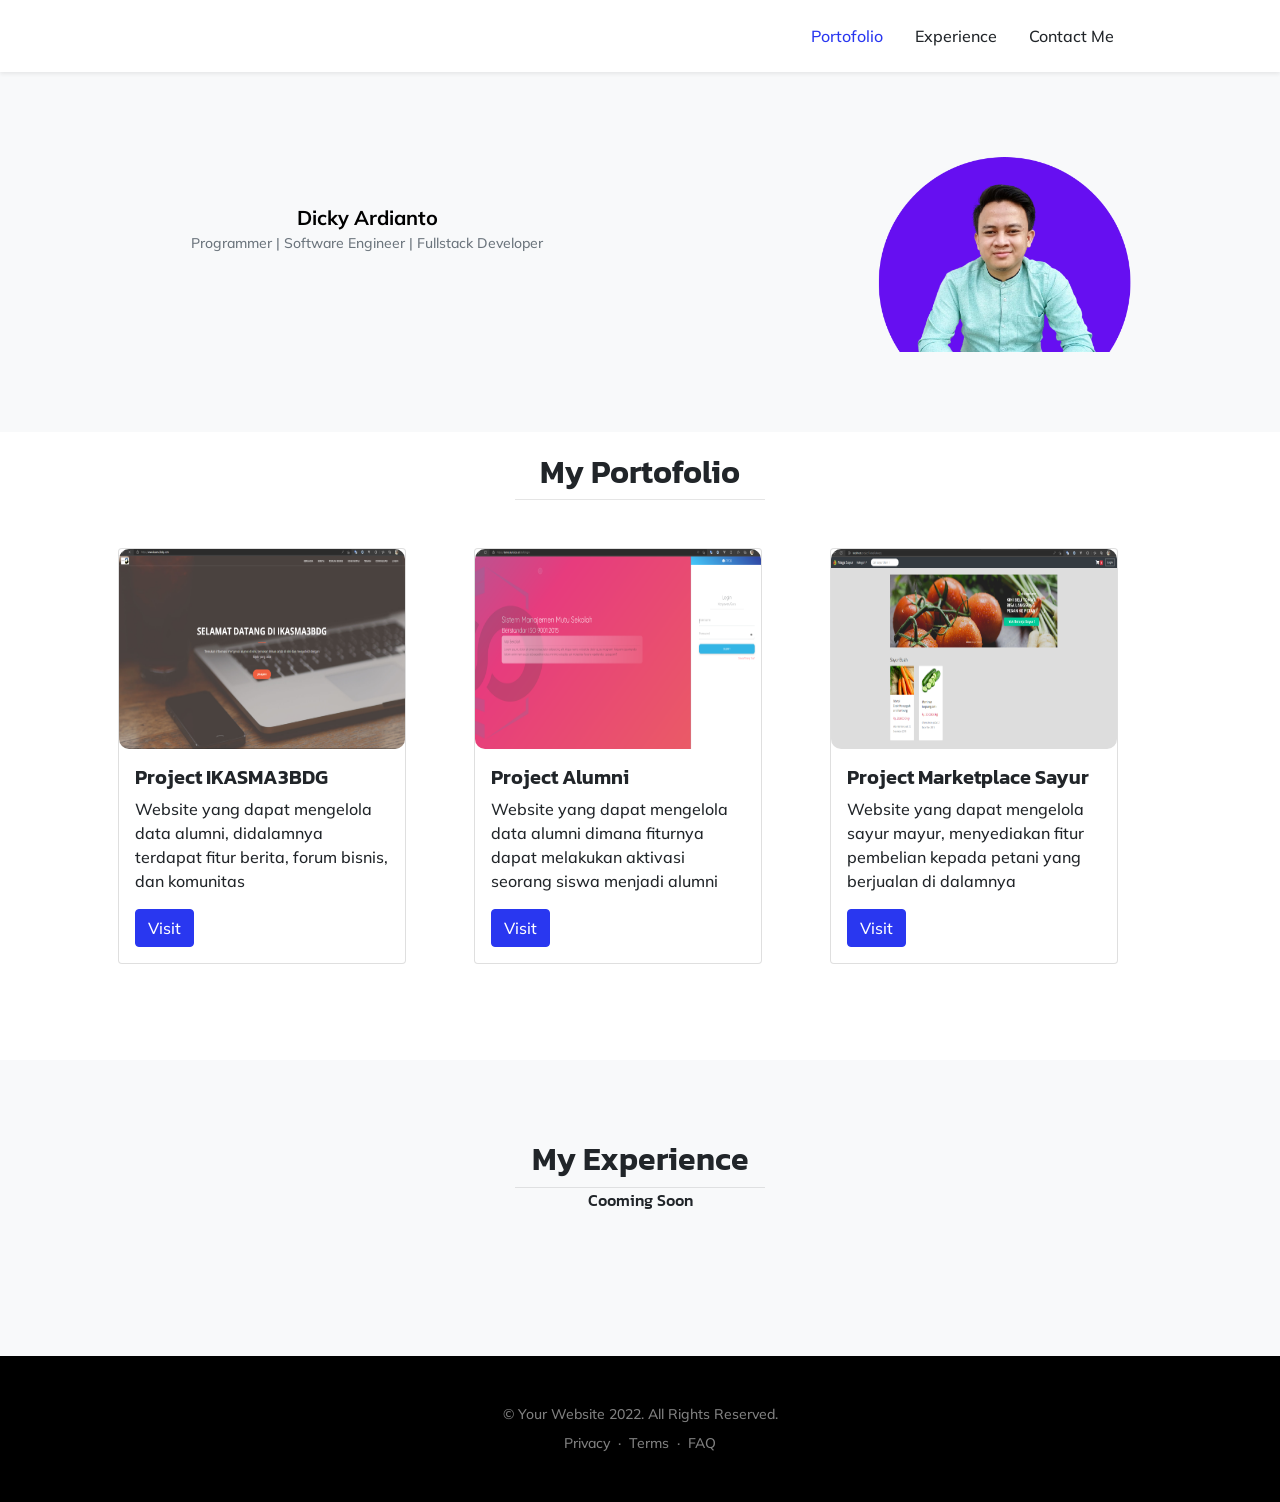
==== index.html @ e847d56a "Update Image" ====
<!DOCTYPE html>
<html lang="en">

<head>
    <meta charset="utf-8" />
    <meta name="viewport" content="width=device-width, initial-scale=1,
            shrink-to-fit=no" />
    <meta name="description" content="" />
    <meta name="author" content="" />
    <title>Dicky Ardianto | My Website</title>
    <link rel="icon" type="image/x-icon" href="assets/favicon.ico" />
    <!-- Bootstrap icons-->
    <link href="https://cdn.jsdelivr.net/npm/bootstrap-icons@1.5.0/font/bootstrap-icons.css" rel="stylesheet" />
    <!-- Google fonts-->
    <link rel="preconnect" href="https://fonts.gstatic.com" />
    <link href="https://fonts.googleapis.com/css2?family=Newsreader:ital,wght@0,600;1,600&amp;display=swap"
        rel="stylesheet" />
    <link
        href="https://fonts.googleapis.com/css2?family=Mulish:ital,wght@0,300;0,500;0,600;0,700;1,300;1,500;1,600;1,700&amp;display=swap"
        rel="stylesheet" />
    <link href="https://fonts.googleapis.com/css2?family=Kanit:ital,wght@0,400;1,400&amp;display=swap"
        rel="stylesheet" />
    <!-- Core theme CSS (includes Bootstrap)-->
    <link href="css/styles.css" rel="stylesheet" />
    <link href="css/newcss.css" rel="stylesheet" />
</head>

<body id="page-top">
    <!-- Navigation-->
    <nav class="navbar navbar-expand-lg navbar-light fixed-top shadow-sm" id="mainNav">
        <div class="container px-5">
            <a class="navbar-brand fw-bold" href="#page-top"></a>
            <button class="navbar-toggler" type="button" data-bs-toggle="collapse" data-bs-target="#navbarResponsive"
                aria-controls="navbarResponsive" aria-expanded="false" aria-label="Toggle navigation">
                Menu
                <i class="bi-list"></i>
            </button>
            <div class="collapse navbar-collapse" id="navbarResponsive">
                <ul class="navbar-nav ms-auto me-4 my-3 my-lg-0">
                    <li class="nav-item"><a class="nav-link me-lg-3" href="#portofolio">Portofolio</a></li>
                    <li class="nav-item"><a class="nav-link me-lg-3" href="#experience">Experience</a></li>
                    <li class="nav-item"><a class="nav-link me-lg-3" href="#contactme">Contact Me</a></li>
                </ul>
            </div>
        </div>
    </nav>
    <!-- Mashead header-->
    <header class="masthead">
        <div class="container px-5">
            <div class="row gx-5 align-items-center">
                <div class="col-md-6">
                    <!-- Mashead text and app badges-->
                    <div class="mb-5 mb-lg-0 text-center text-lg-start">
                        <p class="lead fw-bold text-black text-center" style="margin-bottom: 0px;">Dicky Ardianto</p>
                        <p class="text-muted mb-5 text-center" style="font-size:
                                14px;">Programmer | Software Engineer |
                            Fullstack Developer</p>
                    </div>
                </div>
                <div class="col-md-4 offset-md-2 text-center">
                    <!-- Masthead device mockup feature-->
                    <img class="rounded text-center" src="assets/img/myfoyoss.png" alt="..." style="height:
                            200px;" />
                </div>
            </div>
        </div>
    </header>
    <!-- Quote/testimonial aside-->

    <!-- App features section-->
    <section id="portofolio" style="padding-top: 21px;">
        <div class="container px-5">
            <div class="row mb-5">
                <div class="col-md-12">
                    <h2 class="font-alt text-center">My Portofolio</h2>
                    <hr class="" style="width: 250px; margin:auto;
                            border-top: 1px solid #999;">
                </div>
            </div>
            <div class="row">
                <div class="col-md-4 mb-3">
                    <div class="card" style="width: 18rem;">
                        <img src="assets/img/ikasma3bdg.PNG" class="card-img-top" alt="...">
                        <div class="card-body">
                            <h5 class="card-title font-alt">Project
                                IKASMA3BDG</h5>
                            <p class="card-text">Website yang dapat
                                mengelola data alumni, didalamnya terdapat
                                fitur berita, forum bisnis, dan komunitas</p>
                            <a href="https://www.ikasma3bdg.com/" target="_blank" class="btn btn-primary">Visit</a>
                        </div>
                    </div>
                </div>
                <div class="col-md-4 mb-3">
                    <div class="card" style="width: 18rem;">
                        <img src="assets/img/demokunci.PNG" class="card-img-top" alt="...">
                        <div class="card-body">
                            <h5 class="card-title font-alt">Project
                                Alumni</h5>
                            <p class="card-text">Website yang dapat
                                mengelola data alumni dimana fiturnya dapat melakukan aktivasi seorang siswa menjadi alumni</p>
                            <a href="https://demo.kunci.co.id/staff/login" target="_blank" class="btn btn-primary">Visit</a>
                        </div>
                    </div>
                </div>
                <div class="col-md-4 mb-3">
                    <div class="card" style="width: 18rem;">
                        <img src="assets/img/sayurmayur.PNG" class="card-img-top" alt="...">
                        <div class="card-body">
                            <h5 class="card-title font-alt">Project
                                Marketplace Sayur</h5>
                            <p class="card-text">Website yang dapat
                                mengelola sayur mayur, menyediakan fitur pembelian kepada petani yang berjualan di dalamnya</p>
                            <a href="#" class="btn btn-primary">Visit</a>
                        </div>
                    </div>
                </div>
            </div>
        </div>
    </section>
    <!-- Basic features section-->
    <section id="experience" class="bg-light">
        <div class="container px-5">
            <div class="row mb-5">
                <div class="col-md-12">
                    <h2 class="font-alt text-center">My Experience</h2>
                    <hr class="" style="width: 250px; margin:auto;
                            border-top: 1px solid #999;">
                    <p class="font-alt text-center">Cooming Soon</p>
                </div>
            </div>
        </div>
    </section>
    <!-- Call to action section-->

    <!-- App badge section-->

    <!-- Footer-->
    <footer class="bg-black text-center py-5">
        <div class="container px-5">
            <div class="text-white-50 small">
                <div class="mb-2">&copy; Your Website 2022. All Rights
                    Reserved.</div>
                <a href="#!">Privacy</a>
                <span class="mx-1">&middot;</span>
                <a href="#!">Terms</a>
                <span class="mx-1">&middot;</span>
                <a href="#!">FAQ</a>
            </div>
        </div>
    </footer>
    <!-- Feedback Modal-->
    <div class="modal fade" id="feedbackModal" tabindex="-1" aria-labelledby="feedbackModalLabel" aria-hidden="true">
        <div class="modal-dialog modal-dialog-centered">
            <div class="modal-content">
                <div class="modal-header bg-gradient-primary-to-secondary
                        p-4">
                    <h5 class="modal-title font-alt text-white" id="feedbackModalLabel">Send feedback</h5>
                    <button class="btn-close btn-close-white" type="button" data-bs-dismiss="modal"
                        aria-label="Close"></button>
                </div>
                <div class="modal-body border-0 p-4">
                    <!-- * * * * * * * * * * * * * * *-->
                    <!-- * * SB Forms Contact Form * *-->
                    <!-- * * * * * * * * * * * * * * *-->
                    <!-- This form is pre-integrated with SB Forms.-->
                    <!-- To make this form functional, sign up at-->
                    <!-- https://startbootstrap.com/solution/contact-forms-->
                    <!-- to get an API token!-->
                    <form id="contactForm" data-sb-form-api-token="API_TOKEN">
                        <!-- Name input-->
                        <div class="form-floating mb-3">
                            <input class="form-control" id="name" type="text" placeholder="Enter your name..."
                                data-sb-validations="required" />
                            <label for="name">Full name</label>
                            <div class="invalid-feedback" data-sb-feedback="name:required">A name is
                                required.</div>
                        </div>
                        <!-- Email address input-->
                        <div class="form-floating mb-3">
                            <input class="form-control" id="email" type="email" placeholder="name@example.com"
                                data-sb-validations="required,email" />
                            <label for="email">Email address</label>
                            <div class="invalid-feedback" data-sb-feedback="email:required">An email
                                is required.</div>
                            <div class="invalid-feedback" data-sb-feedback="email:email">Email is not
                                valid.</div>
                        </div>
                        <!-- Phone number input-->
                        <div class="form-floating mb-3">
                            <input class="form-control" id="phone" type="tel" placeholder="(123) 456-7890"
                                data-sb-validations="required" />
                            <label for="phone">Phone number</label>
                            <div class="invalid-feedback" data-sb-feedback="phone:required">A phone
                                number is required.
                            </div>
                        </div>
                        <!-- Message input-->
                        <div class="form-floating mb-3">
                            <textarea class="form-control" id="message" type="text"
                                placeholder="Enter your message here..." style="height: 10rem"
                                data-sb-validations="required"></textarea>
                            <label for="message">Message</label>
                            <div class="invalid-feedback" data-sb-feedback="message:required">A
                                message is required.
                            </div>
                        </div>
                        <!-- Submit success message-->
                        <!---->
                        <!-- This is what your users will see when the form-->
                        <!-- has successfully submitted-->
                        <div class="d-none" id="submitSuccessMessage">
                            <div class="text-center mb-3">
                                <div class="fw-bolder">Form submission
                                    successful!</div>
                                To activate this form, sign up at
                                <br />
                                <a
                                    href="https://startbootstrap.com/solution/contact-forms">https://startbootstrap.com/solution/contact-forms</a>
                            </div>
                        </div>
                        <!-- Submit error message-->
                        <!---->
                        <!-- This is what your users will see when there is-->
                        <!-- an error submitting the form-->
                        <div class="d-none" id="submitErrorMessage">
                            <div class="text-center text-danger mb-3">Error
                                sending message!</div>
                        </div>
                        <!-- Submit Button-->
                        <div class="d-grid"><button class="btn btn-primary
                                    rounded-pill btn-lg disabled" id="submitButton" type="submit">Submit</button></div>
                    </form>
                </div>
            </div>
        </div>
    </div>
    <!-- Bootstrap core JS-->
    <script src="https://cdn.jsdelivr.net/npm/bootstrap@5.1.3/dist/js/bootstrap.bundle.min.js"></script>
    <!-- Core theme JS-->
    <script src="js/scripts.js"></script>
    <!-- * * * * * * * * * * * * * * * * * * * * * * * * * * * * * * * * * * * * * * * *-->
    <!-- * *                               SB Forms JS                               * *-->
    <!-- * * Activate your form at https://startbootstrap.com/solution/contact-forms * *-->
    <!-- * * * * * * * * * * * * * * * * * * * * * * * * * * * * * * * * * * * * * * * *-->
    <script src="https://cdn.startbootstrap.com/sb-forms-latest.js"></script>
</body>

</html>
---- css/newcss.css ----
.card img {
    height: 200px;
    border-radius: 10px;
}
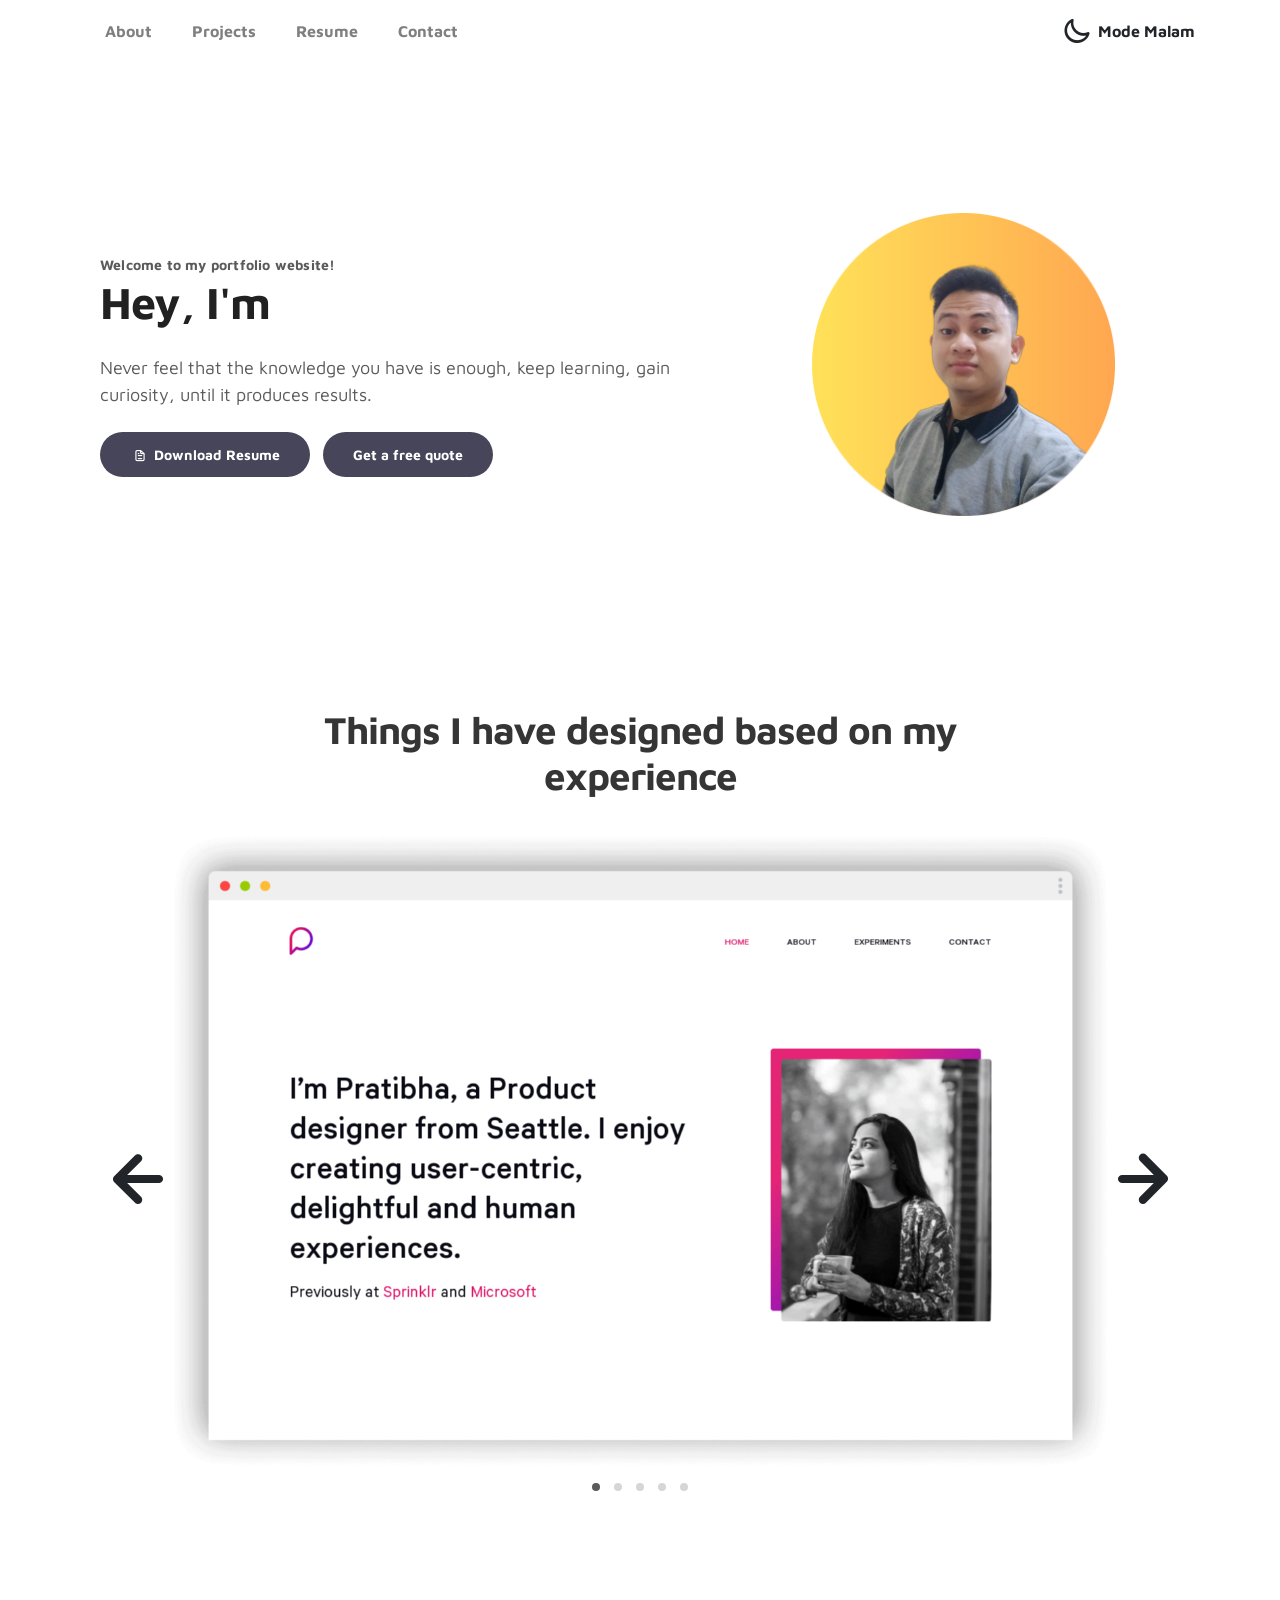
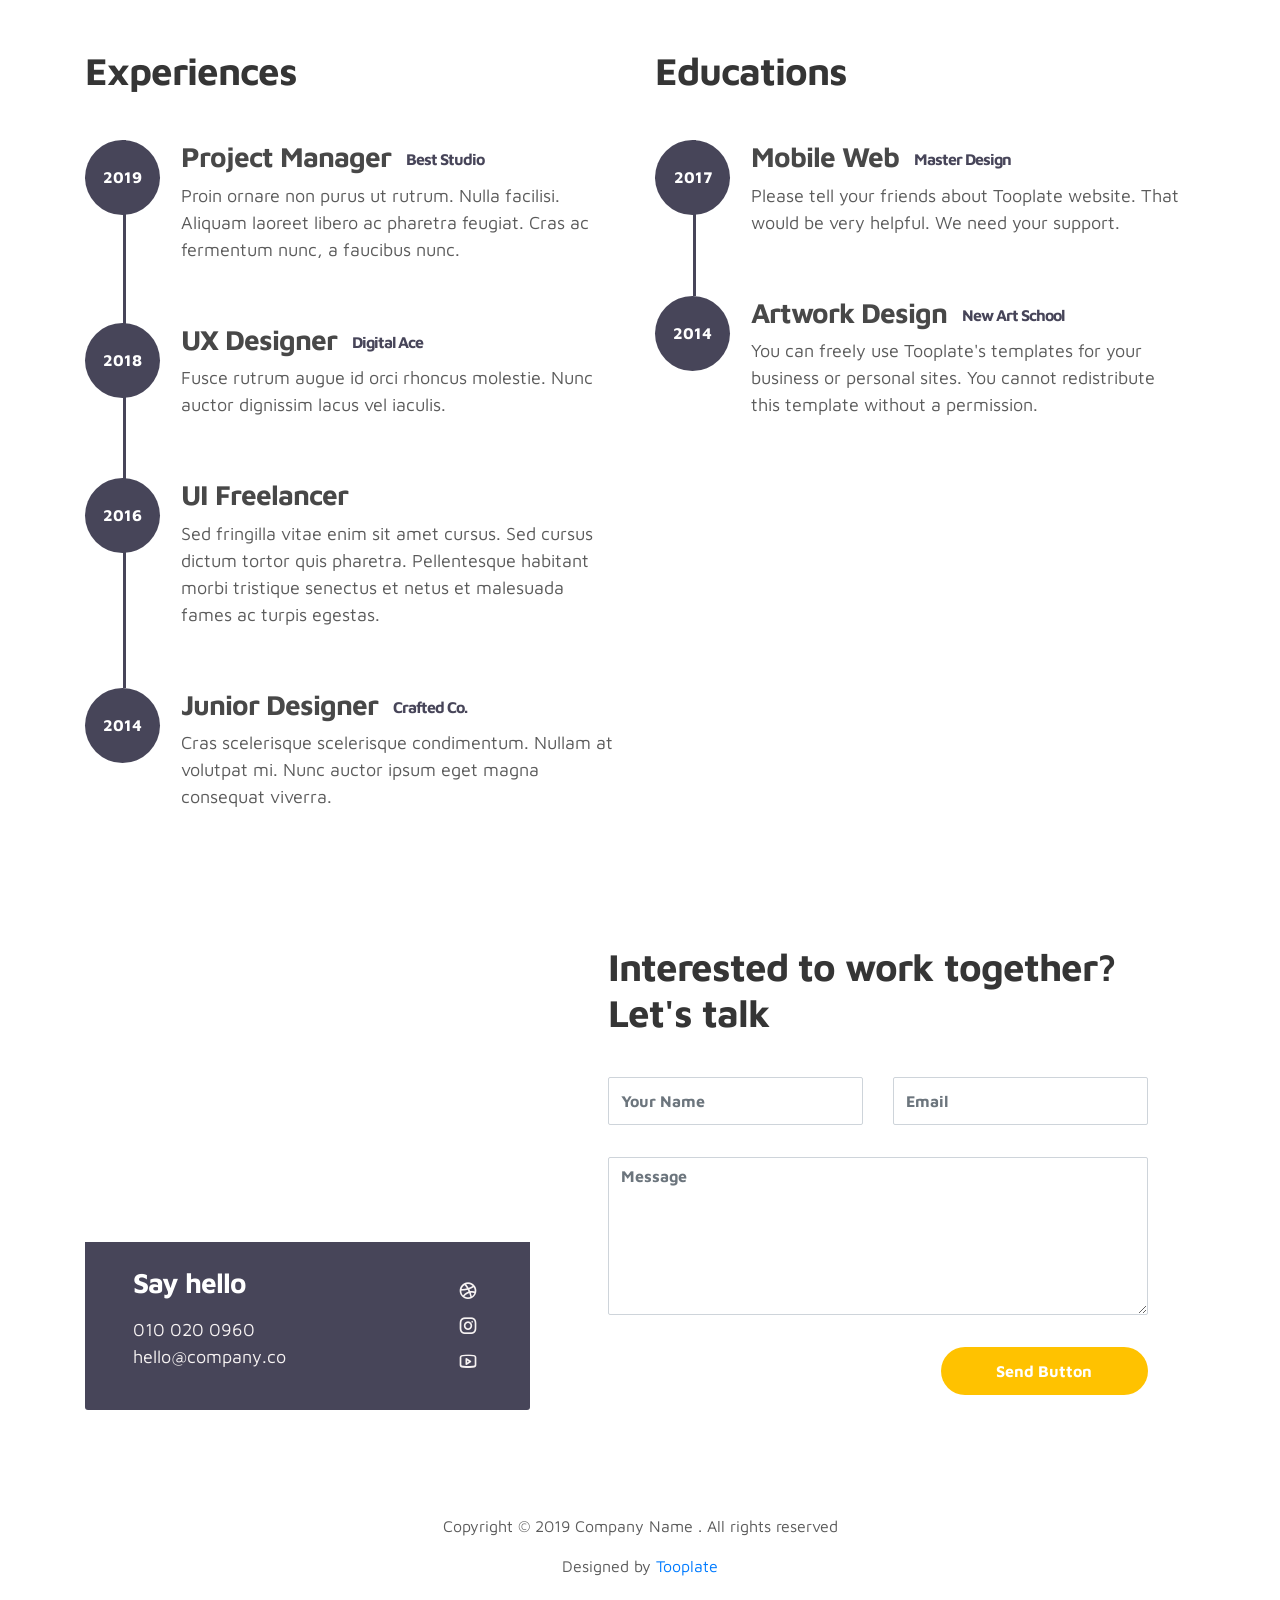
==== commit 69bbf454: "Create new website simple portofolio with html css js" ====
--- a/index.html
+++ b/index.html
@@ -1,249 +1,308 @@
-<!DOCTYPE html>
+<!doctype html>
 <html lang="en">
-
-<head>
-    <meta charset="utf-8" />
-    <meta name="viewport" content="width=device-width, initial-scale=1,
-            shrink-to-fit=no" />
-    <meta name="description" content="" />
-    <meta name="author" content="" />
+  <head>
+    <meta charset="utf-8">
+    <meta name="viewport" content="width=device-width, initial-scale=1, shrink-to-fit=no">
+    <meta name="description" content="">
+    <meta name="author" content="">
+
     <title>Dicky Ardianto | My Website</title>
-    <link rel="icon" type="image/x-icon" href="assets/favicon.ico" />
-    <!-- Bootstrap icons-->
-    <link href="https://cdn.jsdelivr.net/npm/bootstrap-icons@1.5.0/font/bootstrap-icons.css" rel="stylesheet" />
-    <!-- Google fonts-->
-    <link rel="preconnect" href="https://fonts.gstatic.com" />
-    <link href="https://fonts.googleapis.com/css2?family=Newsreader:ital,wght@0,600;1,600&amp;display=swap"
-        rel="stylesheet" />
-    <link
-        href="https://fonts.googleapis.com/css2?family=Mulish:ital,wght@0,300;0,500;0,600;0,700;1,300;1,500;1,600;1,700&amp;display=swap"
-        rel="stylesheet" />
-    <link href="https://fonts.googleapis.com/css2?family=Kanit:ital,wght@0,400;1,400&amp;display=swap"
-        rel="stylesheet" />
-    <!-- Core theme CSS (includes Bootstrap)-->
-    <link href="css/styles.css" rel="stylesheet" />
-    <link href="css/newcss.css" rel="stylesheet" />
-</head>
-
-<body id="page-top">
-    <!-- Navigation-->
-    <nav class="navbar navbar-expand-lg navbar-light fixed-top shadow-sm" id="mainNav">
-        <div class="container px-5">
-            <a class="navbar-brand fw-bold" href="#page-top"></a>
-            <button class="navbar-toggler" type="button" data-bs-toggle="collapse" data-bs-target="#navbarResponsive"
-                aria-controls="navbarResponsive" aria-expanded="false" aria-label="Toggle navigation">
-                Menu
-                <i class="bi-list"></i>
+
+    <link rel="stylesheet" href="css/bootstrap.min.css">
+    <link rel="stylesheet" href="css/unicons.css">
+    <link rel="stylesheet" href="css/owl.carousel.min.css">
+    <link rel="stylesheet" href="css/owl.theme.default.min.css">
+
+    <link rel="stylesheet" href="css/tooplate-style.css">
+
+  </head>
+  <body>
+
+    <!-- MENU -->
+    <nav class="navbar navbar-expand-sm navbar-light">
+        <div class="container">
+            <button class="navbar-toggler" type="button" data-toggle="collapse" data-target="#navbarNav" aria-controls="navbarNav" aria-expanded="false"
+                aria-label="Toggle navigation">
+                <span class="navbar-toggler-icon"></span>
+                <span class="navbar-toggler-icon"></span>
+                <span class="navbar-toggler-icon"></span>
             </button>
-            <div class="collapse navbar-collapse" id="navbarResponsive">
-                <ul class="navbar-nav ms-auto me-4 my-3 my-lg-0">
-                    <li class="nav-item"><a class="nav-link me-lg-3" href="#portofolio">Portofolio</a></li>
-                    <li class="nav-item"><a class="nav-link me-lg-3" href="#experience">Experience</a></li>
-                    <li class="nav-item"><a class="nav-link me-lg-3" href="#contactme">Contact Me</a></li>
+
+            <div class="collapse navbar-collapse" id="navbarNav">
+                <ul class="navbar-nav">
+                    <li class="nav-item">
+                        <a href="#about" class="nav-link"><span data-hover="About">About</span></a>
+                    </li>
+                    <li class="nav-item">
+                        <a href="#project" class="nav-link"><span data-hover="Projects">Projects</span></a>
+                    </li>
+                    <li class="nav-item">
+                        <a href="#resume" class="nav-link"><span data-hover="Resume">Resume</span></a>
+                    </li>
+                    <li class="nav-item">
+                        <a href="#contact" class="nav-link"><span data-hover="Contact">Contact</span></a>
+                    </li>
                 </ul>
+
+                <ul class="navbar-nav ml-lg-auto">
+                    <div class="ml-lg-4">
+                      <div class="color-mode d-lg-flex justify-content-center align-items-center">
+                        <i class="color-mode-icon"></i>
+                        Mode Malam
+                      </div>
+                    </div>
+                </ul>
             </div>
         </div>
     </nav>
-    <!-- Mashead header-->
-    <header class="masthead">
-        <div class="container px-5">
-            <div class="row gx-5 align-items-center">
-                <div class="col-md-6">
-                    <!-- Mashead text and app badges-->
-                    <div class="mb-5 mb-lg-0 text-center text-lg-start">
-                        <p class="lead fw-bold text-black text-center" style="margin-bottom: 0px;">Dicky Ardianto</p>
-                        <p class="text-muted mb-5 text-center" style="font-size:
-                                14px;">Programmer | Software Engineer |
-                            Fullstack Developer</p>
-                    </div>
-                </div>
-                <div class="col-md-4 offset-md-2 text-center">
-                    <!-- Masthead device mockup feature-->
-                    <img class="rounded text-center" src="assets/img/myfoyoss.png" alt="..." style="height:
-                            200px;" />
-                </div>
-            </div>
-        </div>
-    </header>
-    <!-- Quote/testimonial aside-->
-
-    <!-- App features section-->
-    <section id="portofolio" style="padding-top: 21px;">
-        <div class="container px-5">
-            <div class="row mb-5">
-                <div class="col-md-12">
-                    <h2 class="font-alt text-center">My Portofolio</h2>
-                    <hr class="" style="width: 250px; margin:auto;
-                            border-top: 1px solid #999;">
-                </div>
-            </div>
+
+    <!-- ABOUT -->
+    <section class="about full-screen d-lg-flex justify-content-center align-items-center" id="about">
+        <div class="container">
+            <div class="row" style="padding: 15px;">
+                
+                <div class="col-lg-7 col-md-12 col-12 d-flex align-items-center">
+                    <div class="about-text editing-h1-homepage">
+                        <small class="small-text2">Welcome to <span class="mobile-block">my portfolio website!</span></small>
+                        <h1 class="animated animated-text">
+                            <span class="mr-2">Hey, I'm</span>
+                                <div class="animated-info">
+                                    <span class="animated-item">Dicky Ardianto</span>
+                                    <span class="animated-item">Web Developer</span>
+                                    <span class="animated-item">Backend Developer</span>
+                                </div>
+                        </h1>
+
+                        <p>Never feel that the knowledge you have is enough, keep learning, gain curiosity, until it produces results.</p>
+                        
+                        <div class="custom-btn-group mt-4">
+                          <a href="#" class="btn mr-lg-2 custom-btn custom-btn-bg"><i class='uil uil-file-alt'></i> Download Resume</a>
+                          <a href="#contact" class="btn custom-btn custom-btn-bg custom-btn-link">Get a free quote</a>
+                        </div>
+                    </div>
+                </div>
+
+                <div class="col-lg-5 col-md-12 col-12" style="text-align: center;">
+                    <div class="about-image svg">
+                        <img src="images/profile/dicky.png" class="img-fluid img-fluid-new-profile" alt="svg image">
+                    </div>
+                </div>
+
+            </div>
+        </div>
+    </section>
+
+    <!-- PROJECTS -->
+    <section class="project py-5" id="project">
+        <div class="container">
+                
+                <div class="row">
+                  <div class="col-lg-11 text-center mx-auto col-12">
+
+                      <div class="col-lg-8 mx-auto">
+                        <h2>Things I have designed based on my experience</h2>
+                      </div>
+
+                      <div class="owl-carousel owl-theme">
+                        <div class="item">
+                          <div class="project-info">
+                            <img src="images/project/project-image01.png" class="img-fluid" alt="project image">
+                          </div>
+                        </div>
+
+                        <div class="item">
+                          <div class="project-info">
+                            <img src="images/project/project-image02.png" class="img-fluid" alt="project image">
+                          </div>
+                        </div>
+
+                        <div class="item">
+                          <div class="project-info">
+                            <img src="images/project/project-image03.png" class="img-fluid" alt="project image">
+                          </div>
+                        </div>
+
+                        <div class="item">
+                          <div class="project-info">
+                            <img src="images/project/project-image04.png" class="img-fluid" alt="project image">
+                          </div>
+                        </div>
+
+                        <div class="item">
+                          <div class="project-info">
+                            <img src="images/project/project-image05.png" class="img-fluid" alt="project image">
+                          </div>
+                        </div>
+                      </div>
+
+                  </div>
+                </div>
+        </div>
+    </section>
+
+    <!-- FEATURES -->
+    <section class="resume py-5 d-lg-flex justify-content-center align-items-center" id="resume">
+        <div class="container">
             <div class="row">
-                <div class="col-md-4 mb-3">
-                    <div class="card" style="width: 18rem;">
-                        <img src="assets/img/ikasma3bdg.PNG" class="card-img-top" alt="...">
-                        <div class="card-body">
-                            <h5 class="card-title font-alt">Project
-                                IKASMA3BDG</h5>
-                            <p class="card-text">Website yang dapat
-                                mengelola data alumni, didalamnya terdapat
-                                fitur berita, forum bisnis, dan komunitas</p>
-                            <a href="https://www.ikasma3bdg.com/" target="_blank" class="btn btn-primary">Visit</a>
-                        </div>
-                    </div>
-                </div>
-                <div class="col-md-4 mb-3">
-                    <div class="card" style="width: 18rem;">
-                        <img src="assets/img/demokunci.PNG" class="card-img-top" alt="...">
-                        <div class="card-body">
-                            <h5 class="card-title font-alt">Project
-                                Alumni</h5>
-                            <p class="card-text">Website yang dapat
-                                mengelola data alumni dimana fiturnya dapat melakukan aktivasi seorang siswa menjadi alumni</p>
-                            <a href="https://demo.kunci.co.id/staff/login" target="_blank" class="btn btn-primary">Visit</a>
-                        </div>
-                    </div>
-                </div>
-                <div class="col-md-4 mb-3">
-                    <div class="card" style="width: 18rem;">
-                        <img src="assets/img/sayurmayur.PNG" class="card-img-top" alt="...">
-                        <div class="card-body">
-                            <h5 class="card-title font-alt">Project
-                                Marketplace Sayur</h5>
-                            <p class="card-text">Website yang dapat
-                                mengelola sayur mayur, menyediakan fitur pembelian kepada petani yang berjualan di dalamnya</p>
-                            <a href="#" class="btn btn-primary">Visit</a>
-                        </div>
-                    </div>
-                </div>
+
+                <div class="col-lg-6 col-12">
+                  <h2 class="mb-4">Experiences</h2>
+
+                    <div class="timeline">
+                        <div class="timeline-wrapper">
+                             <div class="timeline-yr">
+                                  <span>2019</span>
+                             </div>
+                             <div class="timeline-info">
+                                  <h3><span>Project Manager</span><small>Best Studio</small></h3>
+                                  <p>Proin ornare non purus ut rutrum. Nulla facilisi. Aliquam laoreet libero ac pharetra feugiat. Cras ac fermentum nunc, a faucibus nunc.</p>
+                             </div>
+                        </div>
+
+                        <div class="timeline-wrapper">
+                            <div class="timeline-yr">
+                                <span>2018</span>
+                            </div>
+                            <div class="timeline-info">
+                                <h3><span>UX Designer</span><small>Digital Ace</small></h3>
+                                <p>Fusce rutrum augue id orci rhoncus molestie. Nunc auctor dignissim lacus vel iaculis.</p>
+                            </div>
+                        </div>
+
+                        <div class="timeline-wrapper">
+                            <div class="timeline-yr">
+                                <span>2016</span>
+                            </div>
+                            <div class="timeline-info">
+                                <h3><span>UI Freelancer</h3>
+                                <p>Sed fringilla vitae enim sit amet cursus. Sed cursus dictum tortor quis pharetra. Pellentesque habitant morbi tristique senectus et netus et malesuada fames ac turpis egestas.</p>
+                            </div>
+                        </div>
+                        
+                        <div class="timeline-wrapper">
+                            <div class="timeline-yr">
+                                <span>2014</span>
+                            </div>
+                            <div class="timeline-info">
+                                <h3><span>Junior Designer<small>Crafted Co.</small></h3>
+                                <p>Cras scelerisque scelerisque condimentum. Nullam at volutpat mi. Nunc auctor ipsum eget magna consequat viverra.</p>
+                            </div>
+                        </div>
+
+                    </div>
+                </div>
+
+                <div class="col-lg-6 col-12">
+                  <h2 class="mb-4 mobile-mt-2">Educations</h2>
+
+                    <div class="timeline">
+                        <div class="timeline-wrapper">
+                             <div class="timeline-yr">
+                                  <span>2017</span>
+                             </div>
+                             <div class="timeline-info">
+                                  <h3><span>Mobile Web</span><small>Master Design</small></h3>
+                                  <p>Please tell your friends about Tooplate website. That would be very helpful. We need your support.</p>
+                             </div>
+                        </div>
+                        
+                        <div class="timeline-wrapper">
+                            <div class="timeline-yr">
+                                <span>
+                                  2014 <br>
+                                  - <br>
+                                  2017</span>
+                            </div>
+                            <div class="timeline-info">
+                                <h3><span>Artwork Design</span><small>New Art School</small></h3>
+                                <p>You can freely use Tooplate's templates for your business or personal sites. You cannot redistribute this template without a permission.</p>
+                            </div>
+                        </div>
+
+                    </div>
+                </div>
+                
             </div>
         </div>
     </section>
-    <!-- Basic features section-->
-    <section id="experience" class="bg-light">
-        <div class="container px-5">
-            <div class="row mb-5">
-                <div class="col-md-12">
-                    <h2 class="font-alt text-center">My Experience</h2>
-                    <hr class="" style="width: 250px; margin:auto;
-                            border-top: 1px solid #999;">
-                    <p class="font-alt text-center">Cooming Soon</p>
-                </div>
-            </div>
-        </div>
+
+    <!-- CONTACT -->
+    <section class="contact py-5" id="contact">
+      <div class="container">
+        <div class="row">
+          
+          <div class="col-lg-5 mr-lg-5 col-12">
+            <div class="google-map w-100">
+              <iframe src="https://www.google.com/maps/embed?pb=!1m18!1m12!1m3!1d12088.558402180099!2d-73.99373482142036!3d40.75895421922642!2m3!1f0!2f0!3f0!3m2!1i1024!2i768!4f13.1!3m3!1m2!1s0x89c25855b8fb3083%3A0xa0f9aef176042a5c!2sTheater+District%2C+New+York%2C+NY%2C+USA!5e0!3m2!1sen!2smm!4v1549875377188" width="400" height="300" frameborder="0" style="border:0" allowfullscreen></iframe>
+            </div>
+
+            <div class="contact-info d-flex justify-content-between align-items-center py-4 px-lg-5">
+                <div class="contact-info-item">
+                  <h3 class="mb-3 text-white">Say hello</h3>
+                  <p class="footer-text mb-0">010 020 0960</p>
+                  <p><a href="mailto:hello@company.co">hello@company.co</a></p>
+                </div>
+
+                <ul class="social-links">
+                     <li><a href="#" class="uil uil-dribbble" data-toggle="tooltip" data-placement="left" title="Dribbble"></a></li>
+                     <li><a href="#" class="uil uil-instagram" data-toggle="tooltip" data-placement="left" title="Instagram"></a></li>
+                     <li><a href="#" class="uil uil-youtube" data-toggle="tooltip" data-placement="left" title="Youtube"></a></li>
+                </ul>
+            </div>
+          </div>
+
+          <div class="col-lg-6 col-12">
+            <div class="contact-form">
+              <h2 class="mb-4">Interested to work together? Let's talk</h2>
+
+              <form action="" method="get">
+                <div class="row">
+                  <div class="col-lg-6 col-12">
+                    <input type="text" class="form-control" name="name" placeholder="Your Name" id="name">
+                  </div>
+
+                  <div class="col-lg-6 col-12">
+                    <input type="email" class="form-control" name="email" placeholder="Email" id="email">
+                  </div>
+
+                  <div class="col-12">
+                    <textarea name="message" rows="6" class="form-control" id="message" placeholder="Message"></textarea>
+                  </div>
+
+                  <div class="ml-lg-auto col-lg-5 col-12">
+                    <input type="submit" class="form-control submit-btn" value="Send Button">
+                  </div>
+                </div>
+              </form>
+            </div>
+          </div>
+
+        </div>
+      </div>
     </section>
-    <!-- Call to action section-->
-
-    <!-- App badge section-->
-
-    <!-- Footer-->
-    <footer class="bg-black text-center py-5">
-        <div class="container px-5">
-            <div class="text-white-50 small">
-                <div class="mb-2">&copy; Your Website 2022. All Rights
-                    Reserved.</div>
-                <a href="#!">Privacy</a>
-                <span class="mx-1">&middot;</span>
-                <a href="#!">Terms</a>
-                <span class="mx-1">&middot;</span>
-                <a href="#!">FAQ</a>
-            </div>
-        </div>
-    </footer>
-    <!-- Feedback Modal-->
-    <div class="modal fade" id="feedbackModal" tabindex="-1" aria-labelledby="feedbackModalLabel" aria-hidden="true">
-        <div class="modal-dialog modal-dialog-centered">
-            <div class="modal-content">
-                <div class="modal-header bg-gradient-primary-to-secondary
-                        p-4">
-                    <h5 class="modal-title font-alt text-white" id="feedbackModalLabel">Send feedback</h5>
-                    <button class="btn-close btn-close-white" type="button" data-bs-dismiss="modal"
-                        aria-label="Close"></button>
-                </div>
-                <div class="modal-body border-0 p-4">
-                    <!-- * * * * * * * * * * * * * * *-->
-                    <!-- * * SB Forms Contact Form * *-->
-                    <!-- * * * * * * * * * * * * * * *-->
-                    <!-- This form is pre-integrated with SB Forms.-->
-                    <!-- To make this form functional, sign up at-->
-                    <!-- https://startbootstrap.com/solution/contact-forms-->
-                    <!-- to get an API token!-->
-                    <form id="contactForm" data-sb-form-api-token="API_TOKEN">
-                        <!-- Name input-->
-                        <div class="form-floating mb-3">
-                            <input class="form-control" id="name" type="text" placeholder="Enter your name..."
-                                data-sb-validations="required" />
-                            <label for="name">Full name</label>
-                            <div class="invalid-feedback" data-sb-feedback="name:required">A name is
-                                required.</div>
-                        </div>
-                        <!-- Email address input-->
-                        <div class="form-floating mb-3">
-                            <input class="form-control" id="email" type="email" placeholder="name@example.com"
-                                data-sb-validations="required,email" />
-                            <label for="email">Email address</label>
-                            <div class="invalid-feedback" data-sb-feedback="email:required">An email
-                                is required.</div>
-                            <div class="invalid-feedback" data-sb-feedback="email:email">Email is not
-                                valid.</div>
-                        </div>
-                        <!-- Phone number input-->
-                        <div class="form-floating mb-3">
-                            <input class="form-control" id="phone" type="tel" placeholder="(123) 456-7890"
-                                data-sb-validations="required" />
-                            <label for="phone">Phone number</label>
-                            <div class="invalid-feedback" data-sb-feedback="phone:required">A phone
-                                number is required.
-                            </div>
-                        </div>
-                        <!-- Message input-->
-                        <div class="form-floating mb-3">
-                            <textarea class="form-control" id="message" type="text"
-                                placeholder="Enter your message here..." style="height: 10rem"
-                                data-sb-validations="required"></textarea>
-                            <label for="message">Message</label>
-                            <div class="invalid-feedback" data-sb-feedback="message:required">A
-                                message is required.
-                            </div>
-                        </div>
-                        <!-- Submit success message-->
-                        <!---->
-                        <!-- This is what your users will see when the form-->
-                        <!-- has successfully submitted-->
-                        <div class="d-none" id="submitSuccessMessage">
-                            <div class="text-center mb-3">
-                                <div class="fw-bolder">Form submission
-                                    successful!</div>
-                                To activate this form, sign up at
-                                <br />
-                                <a
-                                    href="https://startbootstrap.com/solution/contact-forms">https://startbootstrap.com/solution/contact-forms</a>
-                            </div>
-                        </div>
-                        <!-- Submit error message-->
-                        <!---->
-                        <!-- This is what your users will see when there is-->
-                        <!-- an error submitting the form-->
-                        <div class="d-none" id="submitErrorMessage">
-                            <div class="text-center text-danger mb-3">Error
-                                sending message!</div>
-                        </div>
-                        <!-- Submit Button-->
-                        <div class="d-grid"><button class="btn btn-primary
-                                    rounded-pill btn-lg disabled" id="submitButton" type="submit">Submit</button></div>
-                    </form>
-                </div>
-            </div>
-        </div>
-    </div>
-    <!-- Bootstrap core JS-->
-    <script src="https://cdn.jsdelivr.net/npm/bootstrap@5.1.3/dist/js/bootstrap.bundle.min.js"></script>
-    <!-- Core theme JS-->
-    <script src="js/scripts.js"></script>
-    <!-- * * * * * * * * * * * * * * * * * * * * * * * * * * * * * * * * * * * * * * * *-->
-    <!-- * *                               SB Forms JS                               * *-->
-    <!-- * * Activate your form at https://startbootstrap.com/solution/contact-forms * *-->
-    <!-- * * * * * * * * * * * * * * * * * * * * * * * * * * * * * * * * * * * * * * * *-->
-    <script src="https://cdn.startbootstrap.com/sb-forms-latest.js"></script>
-</body>
-
+
+    <!-- FOOTER -->
+     <footer class="footer py-5">
+          <div class="container">
+               <div class="row">
+
+                    <div class="col-lg-12 col-12">                                
+                        <p class="copyright-text text-center">Copyright &copy; 2019 Company Name . All rights reserved</p>
+                        <p class="copyright-text text-center">Designed by <a rel="nofollow" href="https://www.facebook.com/tooplate">Tooplate</a></p>
+                    </div>
+                    
+               </div>
+          </div>
+     </footer>
+
+    <script src="js/jquery-3.3.1.min.js"></script>
+    <script src="js/popper.min.js"></script>
+    <script src="js/bootstrap.min.js"></script>
+    <script src="js/Headroom.js"></script>
+    <script src="js/jQuery.headroom.js"></script>
+    <script src="js/owl.carousel.min.js"></script>
+    <script src="js/smoothscroll.js"></script>
+    <script src="js/custom.js"></script>
+
+  </body>
 </html>
--- a/css/unicons.css
+++ b/css/unicons.css
@@ -0,0 +1,1058 @@
+@font-face {
+  font-family: 'unicons';
+  src: url('../font/unicons.eot?42479262');
+  src: url('../font/unicons.eot?42479262#iefix') format('embedded-opentype'),
+       url('../font/unicons.woff2?42479262') format('woff2'),
+       url('../font/unicons.woff?42479262') format('woff'),
+       url('../font/unicons.ttf?42479262') format('truetype'),
+       url('../font/unicons.svg?42479262#unicons') format('svg');
+  font-weight: normal;
+  font-style: normal;
+}
+/* Chrome hack: SVG is rendered more smooth in Windozze. 100% magic, uncomment if you need it. */
+/* Note, that will break hinting! In other OS-es font will be not as sharp as it could be */
+/*
+@media screen and (-webkit-min-device-pixel-ratio:0) {
+  @font-face {
+    font-family: 'unicons';
+    src: url('../font/unicons.svg?42479262#unicons') format('svg');
+  }
+}
+*/
+ 
+ [class^="uil-"]:before, [class*=" uil-"]:before {
+  font-family: "unicons";
+  font-style: normal;
+  font-weight: normal;
+  speak: none;
+ 
+  display: inline-block;
+  text-decoration: inherit;
+  width: 1em;
+  margin-right: .2em;
+  text-align: center;
+  /* opacity: .8; */
+ 
+  /* For safety - reset parent styles, that can break glyph codes*/
+  font-variant: normal;
+  text-transform: none;
+ 
+  /* fix buttons height, for twitter bootstrap */
+  line-height: 1em;
+ 
+  /* Animation center compensation - margins should be symmetric */
+  /* remove if not needed */
+  margin-left: .2em;
+ 
+  /* you can be more comfortable with increased icons size */
+  /* font-size: 120%; */
+ 
+  /* Font smoothing. That was taken from TWBS */
+  -webkit-font-smoothing: antialiased;
+  -moz-osx-font-smoothing: grayscale;
+ 
+  /* Uncomment for 3D effect */
+  /* text-shadow: 1px 1px 1px rgba(127, 127, 127, 0.3); */
+}
+ 
+.uil-abacus:before { content: '\e800'; } /* '' */
+.uil-accessible-icon-alt:before { content: '\e801'; } /* '' */
+.uil-adjust-alt:before { content: '\e802'; } /* '' */
+.uil-adjust-circle:before { content: '\e803'; } /* '' */
+.uil-adjust-half:before { content: '\e804'; } /* '' */
+.uil-adjust:before { content: '\e805'; } /* '' */
+.uil-airplay:before { content: '\e806'; } /* '' */
+.uil-align-alt:before { content: '\e807'; } /* '' */
+.uil-align-center-alt:before { content: '\e808'; } /* '' */
+.uil-align-center-h:before { content: '\e809'; } /* '' */
+.uil-align-center-justify:before { content: '\e80a'; } /* '' */
+.uil-align-center-v:before { content: '\e80b'; } /* '' */
+.uil-align-center:before { content: '\e80c'; } /* '' */
+.uil-align-justify:before { content: '\e80d'; } /* '' */
+.uil-align-left-justify:before { content: '\e80e'; } /* '' */
+.uil-align-left:before { content: '\e80f'; } /* '' */
+.uil-align-letter-right:before { content: '\e810'; } /* '' */
+.uil-align-right-justify:before { content: '\e811'; } /* '' */
+.uil-align-right:before { content: '\e812'; } /* '' */
+.uil-align:before { content: '\e813'; } /* '' */
+.uil-ambulance:before { content: '\e814'; } /* '' */
+.uil-analysis:before { content: '\e815'; } /* '' */
+.uil-analytics:before { content: '\e816'; } /* '' */
+.uil-anchor:before { content: '\e817'; } /* '' */
+.uil-android-phone-slash:before { content: '\e818'; } /* '' */
+.uil-angle-double-down:before { content: '\e819'; } /* '' */
+.uil-angle-double-left:before { content: '\e81a'; } /* '' */
+.uil-angle-double-right:before { content: '\e81b'; } /* '' */
+.uil-angle-double-up:before { content: '\e81c'; } /* '' */
+.uil-angle-down:before { content: '\e81d'; } /* '' */
+.uil-angle-left:before { content: '\e81e'; } /* '' */
+.uil-angle-right-b:before { content: '\e81f'; } /* '' */
+.uil-angle-right:before { content: '\e820'; } /* '' */
+.uil-angle-up:before { content: '\e821'; } /* '' */
+.uil-annoyed-alt:before { content: '\e822'; } /* '' */
+.uil-annoyed:before { content: '\e823'; } /* '' */
+.uil-apps:before { content: '\e824'; } /* '' */
+.uil-archive-alt:before { content: '\e825'; } /* '' */
+.uil-archive:before { content: '\e826'; } /* '' */
+.uil-arrow-break:before { content: '\e827'; } /* '' */
+.uil-arrow-circle-down:before { content: '\e828'; } /* '' */
+.uil-arrow-circle-left:before { content: '\e829'; } /* '' */
+.uil-arrow-circle-right:before { content: '\e82a'; } /* '' */
+.uil-arrow-circle-up:before { content: '\e82b'; } /* '' */
+.uil-arrow-compress-h:before { content: '\e82c'; } /* '' */
+.uil-arrow-down-left:before { content: '\e82d'; } /* '' */
+.uil-arrow-down-right:before { content: '\e82e'; } /* '' */
+.uil-arrow-down:before { content: '\e82f'; } /* '' */
+.uil-arrow-from-right:before { content: '\e830'; } /* '' */
+.uil-arrow-from-top:before { content: '\e831'; } /* '' */
+.uil-arrow-growth:before { content: '\e832'; } /* '' */
+.uil-arrow-left:before { content: '\e833'; } /* '' */
+.uil-arrow-random:before { content: '\e834'; } /* '' */
+.uil-arrow-resize-diagonal:before { content: '\e835'; } /* '' */
+.uil-arrow-right:before { content: '\e836'; } /* '' */
+.uil-arrow-to-bottom:before { content: '\e837'; } /* '' */
+.uil-arrow-to-right:before { content: '\e838'; } /* '' */
+.uil-arrow-up-left:before { content: '\e839'; } /* '' */
+.uil-arrow-up-right:before { content: '\e83a'; } /* '' */
+.uil-arrow-up:before { content: '\e83b'; } /* '' */
+.uil-arrows-h-alt:before { content: '\e83c'; } /* '' */
+.uil-arrows-h:before { content: '\e83d'; } /* '' */
+.uil-arrows-left-down:before { content: '\e83e'; } /* '' */
+.uil-arrows-maximize:before { content: '\e83f'; } /* '' */
+.uil-arrows-merge:before { content: '\e840'; } /* '' */
+.uil-arrows-resize-h:before { content: '\e841'; } /* '' */
+.uil-arrows-resize-v:before { content: '\e842'; } /* '' */
+.uil-arrows-resize:before { content: '\e843'; } /* '' */
+.uil-arrows-right-down:before { content: '\e844'; } /* '' */
+.uil-arrows-shrink-h:before { content: '\e845'; } /* '' */
+.uil-arrows-shrink-v:before { content: '\e846'; } /* '' */
+.uil-arrows-up-right:before { content: '\e847'; } /* '' */
+.uil-arrows-v-alt:before { content: '\e848'; } /* '' */
+.uil-arrows-v:before { content: '\e849'; } /* '' */
+.uil-at:before { content: '\e84a'; } /* '' */
+.uil-atm-card:before { content: '\e84b'; } /* '' */
+.uil-atom:before { content: '\e84c'; } /* '' */
+.uil-auto-flash:before { content: '\e84d'; } /* '' */
+.uil-award-alt:before { content: '\e84e'; } /* '' */
+.uil-award:before { content: '\e84f'; } /* '' */
+.uil-baby-carriage:before { content: '\e850'; } /* '' */
+.uil-backpack:before { content: '\e851'; } /* '' */
+.uil-backspace:before { content: '\e852'; } /* '' */
+.uil-backward:before { content: '\e853'; } /* '' */
+.uil-bag-alt:before { content: '\e854'; } /* '' */
+.uil-bag-slash:before { content: '\e855'; } /* '' */
+.uil-bag:before { content: '\e856'; } /* '' */
+.uil-ball:before { content: '\e857'; } /* '' */
+.uil-ban:before { content: '\e858'; } /* '' */
+.uil-bars:before { content: '\e859'; } /* '' */
+.uil-basketball-hoop:before { content: '\e85a'; } /* '' */
+.uil-basketball:before { content: '\e85b'; } /* '' */
+.uil-battery-bolt:before { content: '\e85c'; } /* '' */
+.uil-battery-empty:before { content: '\e85d'; } /* '' */
+.uil-bed-double:before { content: '\e85e'; } /* '' */
+.uil-bed:before { content: '\e85f'; } /* '' */
+.uil-bell-school:before { content: '\e860'; } /* '' */
+.uil-bell-slash:before { content: '\e861'; } /* '' */
+.uil-bill:before { content: '\e862'; } /* '' */
+.uil-bitcoin-circle:before { content: '\e863'; } /* '' */
+.uil-bitcoin:before { content: '\e864'; } /* '' */
+.uil-bluetooth-b:before { content: '\e865'; } /* '' */
+.uil-bolt-alt:before { content: '\e866'; } /* '' */
+.uil-bolt-slash:before { content: '\e867'; } /* '' */
+.uil-bolt:before { content: '\e868'; } /* '' */
+.uil-book-alt:before { content: '\e869'; } /* '' */
+.uil-book-medical:before { content: '\e86a'; } /* '' */
+.uil-book-open:before { content: '\e86b'; } /* '' */
+.uil-book-reader:before { content: '\e86c'; } /* '' */
+.uil-book:before { content: '\e86d'; } /* '' */
+.uil-bookmark-full:before { content: '\e86e'; } /* '' */
+.uil-bookmark:before { content: '\e86f'; } /* '' */
+.uil-books:before { content: '\e870'; } /* '' */
+.uil-boombox:before { content: '\e871'; } /* '' */
+.uil-border-alt:before { content: '\e872'; } /* '' */
+.uil-border-bottom:before { content: '\e873'; } /* '' */
+.uil-border-clear:before { content: '\e874'; } /* '' */
+.uil-border-horizontal:before { content: '\e875'; } /* '' */
+.uil-border-inner:before { content: '\e876'; } /* '' */
+.uil-border-left:before { content: '\e877'; } /* '' */
+.uil-border-out:before { content: '\e878'; } /* '' */
+.uil-border-right:before { content: '\e879'; } /* '' */
+.uil-border-top:before { content: '\e87a'; } /* '' */
+.uil-border-vertical:before { content: '\e87b'; } /* '' */
+.uil-box:before { content: '\e87c'; } /* '' */
+.uil-briefcase-alt:before { content: '\e87d'; } /* '' */
+.uil-briefcase:before { content: '\e87e'; } /* '' */
+.uil-bright:before { content: '\e87f'; } /* '' */
+.uil-brightness-empty:before { content: '\e880'; } /* '' */
+.uil-brightness-half:before { content: '\e881'; } /* '' */
+.uil-brightness-low:before { content: '\e882'; } /* '' */
+.uil-brightness-minus:before { content: '\e883'; } /* '' */
+.uil-brightness-plus:before { content: '\e884'; } /* '' */
+.uil-brightness:before { content: '\e885'; } /* '' */
+.uil-bring-bottom:before { content: '\e886'; } /* '' */
+.uil-bring-front:before { content: '\e887'; } /* '' */
+.uil-brush-alt:before { content: '\e888'; } /* '' */
+.uil-bug:before { content: '\e889'; } /* '' */
+.uil-building:before { content: '\e88a'; } /* '' */
+.uil-bullseye:before { content: '\e88b'; } /* '' */
+.uil-bus-alt:before { content: '\e88c'; } /* '' */
+.uil-bus-school:before { content: '\e88d'; } /* '' */
+.uil-bus:before { content: '\e88e'; } /* '' */
+.uil-calcualtor:before { content: '\e88f'; } /* '' */
+.uil-calculator-alt:before { content: '\e890'; } /* '' */
+.uil-calendar-alt:before { content: '\e891'; } /* '' */
+.uil-calendar-slash:before { content: '\e892'; } /* '' */
+.uil-calender:before { content: '\e893'; } /* '' */
+.uil-calling:before { content: '\e894'; } /* '' */
+.uil-camera-plus:before { content: '\e895'; } /* '' */
+.uil-camera-slash:before { content: '\e896'; } /* '' */
+.uil-camera:before { content: '\e897'; } /* '' */
+.uil-cancel:before { content: '\e898'; } /* '' */
+.uil-capsule:before { content: '\e899'; } /* '' */
+.uil-capture:before { content: '\e89a'; } /* '' */
+.uil-car-sideview:before { content: '\e89b'; } /* '' */
+.uil-car-slash:before { content: '\e89c'; } /* '' */
+.uil-car-wash:before { content: '\e89d'; } /* '' */
+.uil-car:before { content: '\e89e'; } /* '' */
+.uil-card-atm:before { content: '\e89f'; } /* '' */
+.uil-caret-right:before { content: '\e8a0'; } /* '' */
+.uil-cart:before { content: '\e8a1'; } /* '' */
+.uil-cell:before { content: '\e8a2'; } /* '' */
+.uil-celsius:before { content: '\e8a3'; } /* '' */
+.uil-chart-bar-alt:before { content: '\e8a4'; } /* '' */
+.uil-chart-bar:before { content: '\e8a5'; } /* '' */
+.uil-chart-down:before { content: '\e8a6'; } /* '' */
+.uil-chart-growth-alt:before { content: '\e8a7'; } /* '' */
+.uil-chart-growth:before { content: '\e8a8'; } /* '' */
+.uil-chart-line:before { content: '\e8a9'; } /* '' */
+.uil-chart-pie-alt:before { content: '\e8aa'; } /* '' */
+.uil-chart-pie:before { content: '\e8ab'; } /* '' */
+.uil-chart:before { content: '\e8ac'; } /* '' */
+.uil-chat-bubble-user:before { content: '\e8ad'; } /* '' */
+.uil-chat-info:before { content: '\e8ae'; } /* '' */
+.uil-chat:before { content: '\e8af'; } /* '' */
+.uil-check-circle:before { content: '\e8b0'; } /* '' */
+.uil-check-square:before { content: '\e8b1'; } /* '' */
+.uil-check:before { content: '\e8b2'; } /* '' */
+.uil-circle-layer:before { content: '\e8b3'; } /* '' */
+.uil-circle:before { content: '\e8b4'; } /* '' */
+.uil-circuit:before { content: '\e8b5'; } /* '' */
+.uil-clapper-board:before { content: '\e8b6'; } /* '' */
+.uil-clipboard-alt:before { content: '\e8b7'; } /* '' */
+.uil-clipboard-blank:before { content: '\e8b8'; } /* '' */
+.uil-clipboard-notes:before { content: '\e8b9'; } /* '' */
+.uil-clipboard:before { content: '\e8ba'; } /* '' */
+.uil-clock-eight:before { content: '\e8bb'; } /* '' */
+.uil-clock-five:before { content: '\e8bc'; } /* '' */
+.uil-clock-nine:before { content: '\e8bd'; } /* '' */
+.uil-clock-seven:before { content: '\e8be'; } /* '' */
+.uil-clock-ten:before { content: '\e8bf'; } /* '' */
+.uil-clock-three:before { content: '\e8c0'; } /* '' */
+.uil-clock-two:before { content: '\e8c1'; } /* '' */
+.uil-clock:before { content: '\e8c2'; } /* '' */
+.uil-closed-captioning:before { content: '\e8c3'; } /* '' */
+.uil-cloud-block:before { content: '\e8c4'; } /* '' */
+.uil-cloud-bookmark:before { content: '\e8c5'; } /* '' */
+.uil-cloud-check:before { content: '\e8c6'; } /* '' */
+.uil-cloud-computing:before { content: '\e8c7'; } /* '' */
+.uil-cloud-data-connection:before { content: '\e8c8'; } /* '' */
+.uil-cloud-database-tree:before { content: '\e8c9'; } /* '' */
+.uil-cloud-download:before { content: '\e8ca'; } /* '' */
+.uil-cloud-drizzle:before { content: '\e8cb'; } /* '' */
+.uil-cloud-exclamation:before { content: '\e8cc'; } /* '' */
+.uil-cloud-hail:before { content: '\e8cd'; } /* '' */
+.uil-cloud-heart:before { content: '\e8ce'; } /* '' */
+.uil-cloud-info:before { content: '\e8cf'; } /* '' */
+.uil-cloud-lock:before { content: '\e8d0'; } /* '' */
+.uil-cloud-meatball:before { content: '\e8d1'; } /* '' */
+.uil-cloud-moon-hail:before { content: '\e8d2'; } /* '' */
+.uil-cloud-moon-meatball:before { content: '\e8d3'; } /* '' */
+.uil-cloud-moon-rain:before { content: '\e8d4'; } /* '' */
+.uil-cloud-moon-showers:before { content: '\e8d5'; } /* '' */
+.uil-cloud-moon:before { content: '\e8d6'; } /* '' */
+.uil-cloud-question:before { content: '\e8d7'; } /* '' */
+.uil-cloud-rain-sun:before { content: '\e8d8'; } /* '' */
+.uil-cloud-rain:before { content: '\e8d9'; } /* '' */
+.uil-cloud-redo:before { content: '\e8da'; } /* '' */
+.uil-cloud-set:before { content: '\e8db'; } /* '' */
+.uil-cloud-share:before { content: '\e8dc'; } /* '' */
+.uil-cloud-shield:before { content: '\e8dd'; } /* '' */
+.uil-cloud-showers-alt:before { content: '\e8de'; } /* '' */
+.uil-cloud-showers-heavy:before { content: '\e8df'; } /* '' */
+.uil-cloud-showers:before { content: '\e8e0'; } /* '' */
+.uil-cloud-slash:before { content: '\e8e1'; } /* '' */
+.uil-cloud-sun-hail:before { content: '\e8e2'; } /* '' */
+.uil-cloud-sun-meatball:before { content: '\e8e3'; } /* '' */
+.uil-cloud-sun-rain-alt:before { content: '\e8e4'; } /* '' */
+.uil-cloud-sun-rain:before { content: '\e8e5'; } /* '' */
+.uil-cloud-sun-tear:before { content: '\e8e6'; } /* '' */
+.uil-cloud-sun:before { content: '\e8e7'; } /* '' */
+.uil-cloud-times:before { content: '\e8e8'; } /* '' */
+.uil-cloud-unlock:before { content: '\e8e9'; } /* '' */
+.uil-cloud-upload:before { content: '\e8ea'; } /* '' */
+.uil-cloud-wifi:before { content: '\e8eb'; } /* '' */
+.uil-cloud-wind:before { content: '\e8ec'; } /* '' */
+.uil-cloud:before { content: '\e8ed'; } /* '' */
+.uil-clouds:before { content: '\e8ee'; } /* '' */
+.uil-club:before { content: '\e8ef'; } /* '' */
+.uil-code:before { content: '\e8f0'; } /* '' */
+.uil-coffee:before { content: '\e8f1'; } /* '' */
+.uil-cog:before { content: '\e8f2'; } /* '' */
+.uil-coins:before { content: '\e8f3'; } /* '' */
+.uil-columns:before { content: '\e8f4'; } /* '' */
+.uil-comment-alt-block:before { content: '\e8f5'; } /* '' */
+.uil-comment-alt-chart-lines:before { content: '\e8f6'; } /* '' */
+.uil-comment-alt-check:before { content: '\e8f7'; } /* '' */
+.uil-comment-alt-dots:before { content: '\e8f8'; } /* '' */
+.uil-comment-alt-download:before { content: '\e8f9'; } /* '' */
+.uil-comment-alt-edit:before { content: '\e8fa'; } /* '' */
+.uil-comment-alt-exclamation:before { content: '\e8fb'; } /* '' */
+.uil-comment-alt-heart:before { content: '\e8fc'; } /* '' */
+.uil-comment-alt-image:before { content: '\e8fd'; } /* '' */
+.uil-comment-alt-info:before { content: '\e8fe'; } /* '' */
+.uil-comment-alt-lines:before { content: '\e8ff'; } /* '' */
+.uil-comment-alt-lock:before { content: '\e900'; } /* '' */
+.uil-comment-alt-medical:before { content: '\e901'; } /* '' */
+.uil-comment-alt-message:before { content: '\e902'; } /* '' */
+.uil-comment-alt-notes:before { content: '\e903'; } /* '' */
+.uil-comment-alt-plus:before { content: '\e904'; } /* '' */
+.uil-comment-alt-question:before { content: '\e905'; } /* '' */
+.uil-comment-alt-redo:before { content: '\e906'; } /* '' */
+.uil-comment-alt-search:before { content: '\e907'; } /* '' */
+.uil-comment-alt-share:before { content: '\e908'; } /* '' */
+.uil-comment-alt-shield:before { content: '\e909'; } /* '' */
+.uil-comment-alt-upload:before { content: '\e90a'; } /* '' */
+.uil-comment-alt-verify:before { content: '\e90b'; } /* '' */
+.uil-comment-alt:before { content: '\e90c'; } /* '' */
+.uil-comment-block:before { content: '\e90d'; } /* '' */
+.uil-comment-chart-line:before { content: '\e90e'; } /* '' */
+.uil-comment-check:before { content: '\e90f'; } /* '' */
+.uil-comment-dots:before { content: '\e910'; } /* '' */
+.uil-comment-download:before { content: '\e911'; } /* '' */
+.uil-comment-edit:before { content: '\e912'; } /* '' */
+.uil-comment-exclamation:before { content: '\e913'; } /* '' */
+.uil-comment-heart:before { content: '\e914'; } /* '' */
+.uil-comment-image:before { content: '\e915'; } /* '' */
+.uil-comment-info-alt:before { content: '\e916'; } /* '' */
+.uil-comment-info:before { content: '\e917'; } /* '' */
+.uil-comment-lines:before { content: '\e918'; } /* '' */
+.uil-comment-lock:before { content: '\e919'; } /* '' */
+.uil-comment-medical:before { content: '\e91a'; } /* '' */
+.uil-comment-message:before { content: '\e91b'; } /* '' */
+.uil-comment-notes:before { content: '\e91c'; } /* '' */
+.uil-comment-plus:before { content: '\e91d'; } /* '' */
+.uil-comment-question:before { content: '\e91e'; } /* '' */
+.uil-comment-redo:before { content: '\e91f'; } /* '' */
+.uil-comment-search:before { content: '\e920'; } /* '' */
+.uil-comment-share:before { content: '\e921'; } /* '' */
+.uil-comment-shield:before { content: '\e922'; } /* '' */
+.uil-comment-slash:before { content: '\e923'; } /* '' */
+.uil-comment-upload:before { content: '\e924'; } /* '' */
+.uil-comment-verify:before { content: '\e925'; } /* '' */
+.uil-comment:before { content: '\e926'; } /* '' */
+.uil-comments-alt:before { content: '\e927'; } /* '' */
+.uil-comments:before { content: '\e928'; } /* '' */
+.uil-commnet-alt-slash:before { content: '\e929'; } /* '' */
+.uil-compact-disc:before { content: '\e92a'; } /* '' */
+.uil-compass:before { content: '\e92b'; } /* '' */
+.uil-compress-alt-left:before { content: '\e92c'; } /* '' */
+.uil-compress-alt:before { content: '\e92d'; } /* '' */
+.uil-compress-arrows:before { content: '\e92e'; } /* '' */
+.uil-compress-lines:before { content: '\e92f'; } /* '' */
+.uil-compress-point:before { content: '\e930'; } /* '' */
+.uil-compress-v:before { content: '\e931'; } /* '' */
+.uil-compress:before { content: '\e932'; } /* '' */
+.uil-computer-mouse:before { content: '\e933'; } /* '' */
+.uil-confused:before { content: '\e934'; } /* '' */
+.uil-constructor:before { content: '\e935'; } /* '' */
+.uil-copy-alt:before { content: '\e936'; } /* '' */
+.uil-copy-landscape:before { content: '\e937'; } /* '' */
+.uil-copy:before { content: '\e938'; } /* '' */
+.uil-copyright:before { content: '\e939'; } /* '' */
+.uil-corner-down-left:before { content: '\e93a'; } /* '' */
+.uil-corner-down-right-alt:before { content: '\e93b'; } /* '' */
+.uil-corner-down-right:before { content: '\e93c'; } /* '' */
+.uil-corner-left-down:before { content: '\e93d'; } /* '' */
+.uil-corner-right-down:before { content: '\e93e'; } /* '' */
+.uil-corner-up-left-alt:before { content: '\e93f'; } /* '' */
+.uil-corner-up-left:before { content: '\e940'; } /* '' */
+.uil-corner-up-right-alt:before { content: '\e941'; } /* '' */
+.uil-corner-up-right:before { content: '\e942'; } /* '' */
+.uil-creative-commons-pd-alt:before { content: '\e943'; } /* '' */
+.uil-creative-commons-pd:before { content: '\e944'; } /* '' */
+.uil-crockery:before { content: '\e945'; } /* '' */
+.uil-crop-alt-rotate-left:before { content: '\e946'; } /* '' */
+.uil-crop-alt-rotate-right:before { content: '\e947'; } /* '' */
+.uil-crop-alt:before { content: '\e948'; } /* '' */
+.uil-crosshair-alt:before { content: '\e949'; } /* '' */
+.uil-crosshair:before { content: '\e94a'; } /* '' */
+.uil-crosshairs:before { content: '\e94b'; } /* '' */
+.uil-cube:before { content: '\e94c'; } /* '' */
+.uil-data-sharing:before { content: '\e94d'; } /* '' */
+.uil-database-alt:before { content: '\e94e'; } /* '' */
+.uil-database:before { content: '\e94f'; } /* '' */
+.uil-desert:before { content: '\e950'; } /* '' */
+.uil-desktop-alt-slash:before { content: '\e951'; } /* '' */
+.uil-desktop-alt:before { content: '\e952'; } /* '' */
+.uil-desktop-cloud-alt:before { content: '\e953'; } /* '' */
+.uil-desktop-slash:before { content: '\e954'; } /* '' */
+.uil-desktop:before { content: '\e955'; } /* '' */
+.uil-dialpad-alt:before { content: '\e956'; } /* '' */
+.uil-dialpad:before { content: '\e957'; } /* '' */
+.uil-diamond:before { content: '\e958'; } /* '' */
+.uil-diary-alt:before { content: '\e959'; } /* '' */
+.uil-diary:before { content: '\e95a'; } /* '' */
+.uil-dice-five:before { content: '\e95b'; } /* '' */
+.uil-dice-four:before { content: '\e95c'; } /* '' */
+.uil-dice-one:before { content: '\e95d'; } /* '' */
+.uil-dice-six:before { content: '\e95e'; } /* '' */
+.uil-dice-three:before { content: '\e95f'; } /* '' */
+.uil-dice-two:before { content: '\e960'; } /* '' */
+.uil-direction:before { content: '\e961'; } /* '' */
+.uil-directions:before { content: '\e962'; } /* '' */
+.uil-dizzy-meh:before { content: '\e963'; } /* '' */
+.uil-dna:before { content: '\e964'; } /* '' */
+.uil-document-layout-center:before { content: '\e965'; } /* '' */
+.uil-document-layout-left:before { content: '\e966'; } /* '' */
+.uil-document-layout-right:before { content: '\e967'; } /* '' */
+.uil-document:before { content: '\e968'; } /* '' */
+.uil-dollar-alt:before { content: '\e969'; } /* '' */
+.uil-dollar-sign-alt:before { content: '\e96a'; } /* '' */
+.uil-dollar-sign:before { content: '\e96b'; } /* '' */
+.uil-down-arrow:before { content: '\e96c'; } /* '' */
+.uil-download-alt:before { content: '\e96d'; } /* '' */
+.uil-dribbble:before { content: '\e96e'; } /* '' */
+.uil-drill:before { content: '\e96f'; } /* '' */
+.uil-dropbox:before { content: '\e970'; } /* '' */
+.uil-dumbbell:before { content: '\e971'; } /* '' */
+.uil-edit-alt:before { content: '\e972'; } /* '' */
+.uil-edit:before { content: '\e973'; } /* '' */
+.uil-ellipsis-h:before { content: '\e974'; } /* '' */
+.uil-ellipsis-v:before { content: '\e975'; } /* '' */
+.uil-emoji:before { content: '\e976'; } /* '' */
+.uil-enter:before { content: '\e977'; } /* '' */
+.uil-entry:before { content: '\e978'; } /* '' */
+.uil-envelope-add:before { content: '\e979'; } /* '' */
+.uil-envelope-alt:before { content: '\e97a'; } /* '' */
+.uil-envelope-block:before { content: '\e97b'; } /* '' */
+.uil-envelope-bookmark:before { content: '\e97c'; } /* '' */
+.uil-envelope-check:before { content: '\e97d'; } /* '' */
+.uil-envelope-download-alt:before { content: '\e97e'; } /* '' */
+.uil-envelope-download:before { content: '\e97f'; } /* '' */
+.uil-envelope-edit:before { content: '\e980'; } /* '' */
+.uil-envelope-exclamation:before { content: '\e981'; } /* '' */
+.uil-envelope-heart:before { content: '\e982'; } /* '' */
+.uil-envelope-info:before { content: '\e983'; } /* '' */
+.uil-envelope-lock:before { content: '\e984'; } /* '' */
+.uil-envelope-minus:before { content: '\e985'; } /* '' */
+.uil-envelope-open:before { content: '\e986'; } /* '' */
+.uil-envelope-question:before { content: '\e987'; } /* '' */
+.uil-envelope-receive:before { content: '\e988'; } /* '' */
+.uil-envelope-redo:before { content: '\e989'; } /* '' */
+.uil-envelope-search:before { content: '\e98a'; } /* '' */
+.uil-envelope-send:before { content: '\e98b'; } /* '' */
+.uil-envelope-share:before { content: '\e98c'; } /* '' */
+.uil-envelope-shield:before { content: '\e98d'; } /* '' */
+.uil-envelope-star:before { content: '\e98e'; } /* '' */
+.uil-envelope-times:before { content: '\e98f'; } /* '' */
+.uil-envelope-upload-alt:before { content: '\e990'; } /* '' */
+.uil-envelope-upload:before { content: '\e991'; } /* '' */
+.uil-envelope:before { content: '\e992'; } /* '' */
+.uil-envelopes:before { content: '\e993'; } /* '' */
+.uil-equal-circle:before { content: '\e994'; } /* '' */
+.uil-euro-circle:before { content: '\e995'; } /* '' */
+.uil-euro:before { content: '\e996'; } /* '' */
+.uil-exchange-alt:before { content: '\e997'; } /* '' */
+.uil-exchange:before { content: '\e998'; } /* '' */
+.uil-exclamation-circle:before { content: '\e999'; } /* '' */
+.uil-exclamation-octagon:before { content: '\e99a'; } /* '' */
+.uil-exclamation-triangle:before { content: '\e99b'; } /* '' */
+.uil-exclude:before { content: '\e99c'; } /* '' */
+.uil-exit:before { content: '\e99d'; } /* '' */
+.uil-expand-alt:before { content: '\e99e'; } /* '' */
+.uil-expand-arrows-alt:before { content: '\e99f'; } /* '' */
+.uil-expand-arrows:before { content: '\e9a0'; } /* '' */
+.uil-expand-from-corner:before { content: '\e9a1'; } /* '' */
+.uil-expand-left:before { content: '\e9a2'; } /* '' */
+.uil-export:before { content: '\e9a3'; } /* '' */
+.uil-exposure-alt:before { content: '\e9a4'; } /* '' */
+.uil-exposure-increase:before { content: '\e9a5'; } /* '' */
+.uil-external-link-alt:before { content: '\e9a6'; } /* '' */
+.uil-eye-slash:before { content: '\e9a7'; } /* '' */
+.uil-eye:before { content: '\e9a8'; } /* '' */
+.uil-facebook:before { content: '\e9a9'; } /* '' */
+.uil-fahrenheit:before { content: '\e9aa'; } /* '' */
+.uil-fast-mail-alt:before { content: '\e9ab'; } /* '' */
+.uil-fast-mail:before { content: '\e9ac'; } /* '' */
+.uil-favorite:before { content: '\e9ad'; } /* '' */
+.uil-feedback:before { content: '\e9ae'; } /* '' */
+.uil-file-alt:before { content: '\e9af'; } /* '' */
+.uil-file-blank:before { content: '\e9b0'; } /* '' */
+.uil-file-block-alt:before { content: '\e9b1'; } /* '' */
+.uil-file-bookmark-alt:before { content: '\e9b2'; } /* '' */
+.uil-file-check-alt:before { content: '\e9b3'; } /* '' */
+.uil-file-check:before { content: '\e9b4'; } /* '' */
+.uil-file-contract-dollar:before { content: '\e9b5'; } /* '' */
+.uil-file-copy-alt:before { content: '\e9b6'; } /* '' */
+.uil-file-download-alt:before { content: '\e9b7'; } /* '' */
+.uil-file-download:before { content: '\e9b8'; } /* '' */
+.uil-file-edit-alt:before { content: '\e9b9'; } /* '' */
+.uil-file-exclamation-alt:before { content: '\e9ba'; } /* '' */
+.uil-file-exclamation:before { content: '\e9bb'; } /* '' */
+.uil-file-heart:before { content: '\e9bc'; } /* '' */
+.uil-file-info-alt:before { content: '\e9bd'; } /* '' */
+.uil-file-landscape-alt:before { content: '\e9be'; } /* '' */
+.uil-file-landscape:before { content: '\e9bf'; } /* '' */
+.uil-file-lanscape-slash:before { content: '\e9c0'; } /* '' */
+.uil-file-lock-alt:before { content: '\e9c1'; } /* '' */
+.uil-file-medical-alt:before { content: '\e9c2'; } /* '' */
+.uil-file-medical:before { content: '\e9c3'; } /* '' */
+.uil-file-minus-alt:before { content: '\e9c4'; } /* '' */
+.uil-file-minus:before { content: '\e9c5'; } /* '' */
+.uil-file-network:before { content: '\e9c6'; } /* '' */
+.uil-file-plus-alt:before { content: '\e9c7'; } /* '' */
+.uil-file-plus:before { content: '\e9c8'; } /* '' */
+.uil-file-question-alt:before { content: '\e9c9'; } /* '' */
+.uil-file-question:before { content: '\e9ca'; } /* '' */
+.uil-file-redo-alt:before { content: '\e9cb'; } /* '' */
+.uil-file-search-alt:before { content: '\e9cc'; } /* '' */
+.uil-file-share-alt:before { content: '\e9cd'; } /* '' */
+.uil-file-shield-alt:before { content: '\e9ce'; } /* '' */
+.uil-file-slash:before { content: '\e9cf'; } /* '' */
+.uil-file-times-alt:before { content: '\e9d0'; } /* '' */
+.uil-file-times:before { content: '\e9d1'; } /* '' */
+.uil-file-upload-alt:before { content: '\e9d2'; } /* '' */
+.uil-file-upload:before { content: '\e9d3'; } /* '' */
+.uil-file:before { content: '\e9d4'; } /* '' */
+.uil-files-landscapes-alt:before { content: '\e9d5'; } /* '' */
+.uil-files-landscapes:before { content: '\e9d6'; } /* '' */
+.uil-film:before { content: '\e9d7'; } /* '' */
+.uil-filter-slash:before { content: '\e9d8'; } /* '' */
+.uil-filter:before { content: '\e9d9'; } /* '' */
+.uil-flask-potion:before { content: '\e9da'; } /* '' */
+.uil-flask:before { content: '\e9db'; } /* '' */
+.uil-flip-h-alt:before { content: '\e9dc'; } /* '' */
+.uil-flip-h:before { content: '\e9dd'; } /* '' */
+.uil-flip-v-alt:before { content: '\e9de'; } /* '' */
+.uil-flip-v:before { content: '\e9df'; } /* '' */
+.uil-flower:before { content: '\e9e0'; } /* '' */
+.uil-focus-add:before { content: '\e9e1'; } /* '' */
+.uil-focus-target:before { content: '\e9e2'; } /* '' */
+.uil-focus:before { content: '\e9e3'; } /* '' */
+.uil-folder-check:before { content: '\e9e4'; } /* '' */
+.uil-folder-download:before { content: '\e9e5'; } /* '' */
+.uil-folder-exclamation:before { content: '\e9e6'; } /* '' */
+.uil-folder-heart:before { content: '\e9e7'; } /* '' */
+.uil-folder-info:before { content: '\e9e8'; } /* '' */
+.uil-folder-lock:before { content: '\e9e9'; } /* '' */
+.uil-folder-medical:before { content: '\e9ea'; } /* '' */
+.uil-folder-minus:before { content: '\e9eb'; } /* '' */
+.uil-folder-network:before { content: '\e9ec'; } /* '' */
+.uil-folder-plus:before { content: '\e9ed'; } /* '' */
+.uil-folder-question:before { content: '\e9ee'; } /* '' */
+.uil-folder-slash:before { content: '\e9ef'; } /* '' */
+.uil-folder-times:before { content: '\e9f0'; } /* '' */
+.uil-folder-upload:before { content: '\e9f1'; } /* '' */
+.uil-folder:before { content: '\e9f2'; } /* '' */
+.uil-food:before { content: '\e9f3'; } /* '' */
+.uil-football-american:before { content: '\e9f4'; } /* '' */
+.uil-football-ball:before { content: '\e9f5'; } /* '' */
+.uil-football:before { content: '\e9f6'; } /* '' */
+.uil-forecastcloud-moon-tear:before { content: '\e9f7'; } /* '' */
+.uil-forwaded-call:before { content: '\e9f8'; } /* '' */
+.uil-forward:before { content: '\e9f9'; } /* '' */
+.uil-frown:before { content: '\e9fa'; } /* '' */
+.uil-game-structure:before { content: '\e9fb'; } /* '' */
+.uil-game:before { content: '\e9fc'; } /* '' */
+.uil-gift:before { content: '\e9fd'; } /* '' */
+.uil-glass-martini-alt-slash:before { content: '\e9fe'; } /* '' */
+.uil-glass-martini-alt:before { content: '\e9ff'; } /* '' */
+.uil-glass-martini:before { content: '\ea00'; } /* '' */
+.uil-glass-tea:before { content: '\ea01'; } /* '' */
+.uil-glass:before { content: '\ea02'; } /* '' */
+.uil-globe:before { content: '\ea03'; } /* '' */
+.uil-gold:before { content: '\ea04'; } /* '' */
+.uil-google-drive:before { content: '\ea05'; } /* '' */
+.uil-graduation-hat:before { content: '\ea06'; } /* '' */
+.uil-graph-bar:before { content: '\ea07'; } /* '' */
+.uil-grid:before { content: '\ea08'; } /* '' */
+.uil-grids:before { content: '\ea09'; } /* '' */
+.uil-grin-tongue-wink-alt:before { content: '\ea0a'; } /* '' */
+.uil-grin-tongue-wink:before { content: '\ea0b'; } /* '' */
+.uil-grin:before { content: '\ea0c'; } /* '' */
+.uil-grip-horizontal-line:before { content: '\ea0d'; } /* '' */
+.uil-hdd:before { content: '\ea0e'; } /* '' */
+.uil-headphones-alt:before { content: '\ea0f'; } /* '' */
+.uil-headphones:before { content: '\ea10'; } /* '' */
+.uil-heart-alt:before { content: '\ea11'; } /* '' */
+.uil-heart-medical:before { content: '\ea12'; } /* '' */
+.uil-heart-rate:before { content: '\ea13'; } /* '' */
+.uil-heart-sign:before { content: '\ea14'; } /* '' */
+.uil-heart:before { content: '\ea15'; } /* '' */
+.uil-heartbeat:before { content: '\ea16'; } /* '' */
+.uil-history-alt:before { content: '\ea17'; } /* '' */
+.uil-history:before { content: '\ea18'; } /* '' */
+.uil-home-alt:before { content: '\ea19'; } /* '' */
+.uil-home:before { content: '\ea1a'; } /* '' */
+.uil-horizontal-align-center:before { content: '\ea1b'; } /* '' */
+.uil-horizontal-align-left:before { content: '\ea1c'; } /* '' */
+.uil-horizontal-align-right:before { content: '\ea1d'; } /* '' */
+.uil-horizontal-distribution-center:before { content: '\ea1e'; } /* '' */
+.uil-horizontal-distribution-left:before { content: '\ea1f'; } /* '' */
+.uil-horizontal-distribution-right:before { content: '\ea20'; } /* '' */
+.uil-hunting:before { content: '\ea21'; } /* '' */
+.uil-image-alt-slash:before { content: '\ea22'; } /* '' */
+.uil-image-block:before { content: '\ea23'; } /* '' */
+.uil-image-broken:before { content: '\ea24'; } /* '' */
+.uil-image-check:before { content: '\ea25'; } /* '' */
+.uil-image-download:before { content: '\ea26'; } /* '' */
+.uil-image-edit:before { content: '\ea27'; } /* '' */
+.uil-image-lock:before { content: '\ea28'; } /* '' */
+.uil-image-minus:before { content: '\ea29'; } /* '' */
+.uil-image-plus:before { content: '\ea2a'; } /* '' */
+.uil-image-question:before { content: '\ea2b'; } /* '' */
+.uil-image-redo:before { content: '\ea2c'; } /* '' */
+.uil-image-resize-landscape:before { content: '\ea2d'; } /* '' */
+.uil-image-resize-square:before { content: '\ea2e'; } /* '' */
+.uil-image-search:before { content: '\ea2f'; } /* '' */
+.uil-image-share:before { content: '\ea30'; } /* '' */
+.uil-image-shield:before { content: '\ea31'; } /* '' */
+.uil-image-slash:before { content: '\ea32'; } /* '' */
+.uil-image-times:before { content: '\ea33'; } /* '' */
+.uil-image-upload:before { content: '\ea34'; } /* '' */
+.uil-image-v:before { content: '\ea35'; } /* '' */
+.uil-image:before { content: '\ea36'; } /* '' */
+.uil-images:before { content: '\ea37'; } /* '' */
+.uil-incoming-call:before { content: '\ea38'; } /* '' */
+.uil-info-circle:before { content: '\ea39'; } /* '' */
+.uil-instagram:before { content: '\ea3a'; } /* '' */
+.uil-invoice:before { content: '\ea3b'; } /* '' */
+.uil-jackhammer:before { content: '\ea3c'; } /* '' */
+.uil-kayak:before { content: '\ea3d'; } /* '' */
+.uil-key-skeleton-alt:before { content: '\ea3e'; } /* '' */
+.uil-key-skeleton:before { content: '\ea3f'; } /* '' */
+.uil-keyboard-alt:before { content: '\ea40'; } /* '' */
+.uil-keyboard-hide:before { content: '\ea41'; } /* '' */
+.uil-keyboard-show:before { content: '\ea42'; } /* '' */
+.uil-keyboard:before { content: '\ea43'; } /* '' */
+.uil-keyhole-circle:before { content: '\ea44'; } /* '' */
+.uil-keyhole-square-full:before { content: '\ea45'; } /* '' */
+.uil-keyhole-square:before { content: '\ea46'; } /* '' */
+.uil-kid:before { content: '\ea47'; } /* '' */
+.uil-label-alt:before { content: '\ea48'; } /* '' */
+.uil-label:before { content: '\ea49'; } /* '' */
+.uil-lamp:before { content: '\ea4a'; } /* '' */
+.uil-laptop-cloud:before { content: '\ea4b'; } /* '' */
+.uil-laptop:before { content: '\ea4c'; } /* '' */
+.uil-laughing:before { content: '\ea4d'; } /* '' */
+.uil-layer-group-slash:before { content: '\ea4e'; } /* '' */
+.uil-layer-group:before { content: '\ea4f'; } /* '' */
+.uil-layers-alt:before { content: '\ea50'; } /* '' */
+.uil-layers-slash:before { content: '\ea51'; } /* '' */
+.uil-layers:before { content: '\ea52'; } /* '' */
+.uil-left-arrow-from-left:before { content: '\ea53'; } /* '' */
+.uil-left-arrow-to-left:before { content: '\ea54'; } /* '' */
+.uil-left-indent-alt:before { content: '\ea55'; } /* '' */
+.uil-left-indent:before { content: '\ea56'; } /* '' */
+.uil-life-ring:before { content: '\ea57'; } /* '' */
+.uil-lightbulb-alt:before { content: '\ea58'; } /* '' */
+.uil-lightbulb:before { content: '\ea59'; } /* '' */
+.uil-line-alt:before { content: '\ea5a'; } /* '' */
+.uil-line-spacing:before { content: '\ea5b'; } /* '' */
+.uil-link-alt:before { content: '\ea5c'; } /* '' */
+.uil-link-broken:before { content: '\ea5d'; } /* '' */
+.uil-link-h:before { content: '\ea5e'; } /* '' */
+.uil-link:before { content: '\ea5f'; } /* '' */
+.uil-list-ui-alt:before { content: '\ea60'; } /* '' */
+.uil-list-ul:before { content: '\ea61'; } /* '' */
+.uil-location-arrow-alt:before { content: '\ea62'; } /* '' */
+.uil-location-arrow:before { content: '\ea63'; } /* '' */
+.uil-location-pin-alt:before { content: '\ea64'; } /* '' */
+.uil-location-point:before { content: '\ea65'; } /* '' */
+.uil-location:before { content: '\ea66'; } /* '' */
+.uil-lock-access:before { content: '\ea67'; } /* '' */
+.uil-lock-alt:before { content: '\ea68'; } /* '' */
+.uil-lock-open-alt:before { content: '\ea69'; } /* '' */
+.uil-lock-slash:before { content: '\ea6a'; } /* '' */
+.uil-lock:before { content: '\ea6b'; } /* '' */
+.uil-mailbox-alt:before { content: '\ea6c'; } /* '' */
+.uil-mailbox:before { content: '\ea6d'; } /* '' */
+.uil-map-marker-alt:before { content: '\ea6e'; } /* '' */
+.uil-map-marker-edit:before { content: '\ea6f'; } /* '' */
+.uil-map-marker-info:before { content: '\ea70'; } /* '' */
+.uil-map-marker-minus:before { content: '\ea71'; } /* '' */
+.uil-map-marker-plus:before { content: '\ea72'; } /* '' */
+.uil-map-marker-question:before { content: '\ea73'; } /* '' */
+.uil-map-marker-shield:before { content: '\ea74'; } /* '' */
+.uil-map-marker-slash:before { content: '\ea75'; } /* '' */
+.uil-map-marker:before { content: '\ea76'; } /* '' */
+.uil-map-pin-alt:before { content: '\ea77'; } /* '' */
+.uil-map-pin:before { content: '\ea78'; } /* '' */
+.uil-map:before { content: '\ea79'; } /* '' */
+.uil-mars:before { content: '\ea7a'; } /* '' */
+.uil-maximize-left:before { content: '\ea7b'; } /* '' */
+.uil-medal:before { content: '\ea7c'; } /* '' */
+.uil-medical-drip:before { content: '\ea7d'; } /* '' */
+.uil-medical-square-full:before { content: '\ea7e'; } /* '' */
+.uil-medical-square:before { content: '\ea7f'; } /* '' */
+.uil-medical:before { content: '\ea80'; } /* '' */
+.uil-medkit:before { content: '\ea81'; } /* '' */
+.uil-meeting-board:before { content: '\ea82'; } /* '' */
+.uil-meh-alt:before { content: '\ea83'; } /* '' */
+.uil-meh-closed-eye:before { content: '\ea84'; } /* '' */
+.uil-meh:before { content: '\ea85'; } /* '' */
+.uil-message:before { content: '\ea86'; } /* '' */
+.uil-microphone-slash:before { content: '\ea87'; } /* '' */
+.uil-microphone:before { content: '\ea88'; } /* '' */
+.uil-minus-circle:before { content: '\ea89'; } /* '' */
+.uil-minus-path:before { content: '\ea8a'; } /* '' */
+.uil-minus-square-full:before { content: '\ea8b'; } /* '' */
+.uil-minus-square:before { content: '\ea8c'; } /* '' */
+.uil-minus:before { content: '\ea8d'; } /* '' */
+.uil-missed-call:before { content: '\ea8e'; } /* '' */
+.uil-mobey-bill-slash:before { content: '\ea8f'; } /* '' */
+.uil-mobile-android-alt:before { content: '\ea90'; } /* '' */
+.uil-mobile-android:before { content: '\ea91'; } /* '' */
+.uil-mobile-vibrate:before { content: '\ea92'; } /* '' */
+.uil-modem:before { content: '\ea93'; } /* '' */
+.uil-money-bill-stack:before { content: '\ea94'; } /* '' */
+.uil-money-bill:before { content: '\ea95'; } /* '' */
+.uil-money-insert:before { content: '\ea96'; } /* '' */
+.uil-money-stack:before { content: '\ea97'; } /* '' */
+.uil-money-withdraw:before { content: '\ea98'; } /* '' */
+.uil-money-withdrawal:before { content: '\ea99'; } /* '' */
+.uil-moneybag-alt:before { content: '\ea9a'; } /* '' */
+.uil-moneybag:before { content: '\ea9b'; } /* '' */
+.uil-monitor-heart-rate:before { content: '\ea9c'; } /* '' */
+.uil-monitor:before { content: '\ea9d'; } /* '' */
+.uil-moon-eclipse:before { content: '\ea9e'; } /* '' */
+.uil-moon:before { content: '\ea9f'; } /* '' */
+.uil-moonset:before { content: '\eaa0'; } /* '' */
+.uil-mountains-sun:before { content: '\eaa1'; } /* '' */
+.uil-mountains:before { content: '\eaa2'; } /* '' */
+.uil-mouse-alt:before { content: '\eaa3'; } /* '' */
+.uil-mouse:before { content: '\eaa4'; } /* '' */
+.uil-multiply:before { content: '\eaa5'; } /* '' */
+.uil-music-note:before { content: '\eaa6'; } /* '' */
+.uil-music-tune-slash:before { content: '\eaa7'; } /* '' */
+.uil-music:before { content: '\eaa8'; } /* '' */
+.uil-n-a:before { content: '\eaa9'; } /* '' */
+.uil-navigator:before { content: '\eaaa'; } /* '' */
+.uil-nerd:before { content: '\eaab'; } /* '' */
+.uil-newspaper:before { content: '\eaac'; } /* '' */
+.uil-ninja:before { content: '\eaad'; } /* '' */
+.uil-no-entry:before { content: '\eaae'; } /* '' */
+.uil-notebooks:before { content: '\eaaf'; } /* '' */
+.uil-notes:before { content: '\eab0'; } /* '' */
+.uil-object-group:before { content: '\eab1'; } /* '' */
+.uil-object-ungroup:before { content: '\eab2'; } /* '' */
+.uil-octagon:before { content: '\eab3'; } /* '' */
+.uil-outgoing-call:before { content: '\eab4'; } /* '' */
+.uil-package:before { content: '\eab5'; } /* '' */
+.uil-padlock:before { content: '\eab6'; } /* '' */
+.uil-paint-tool:before { content: '\eab7'; } /* '' */
+.uil-panorama-h-alt:before { content: '\eab8'; } /* '' */
+.uil-panorama-h:before { content: '\eab9'; } /* '' */
+.uil-panorama-v:before { content: '\eaba'; } /* '' */
+.uil-paperclip:before { content: '\eabb'; } /* '' */
+.uil-paragraph:before { content: '\eabc'; } /* '' */
+.uil-parcel:before { content: '\eabd'; } /* '' */
+.uil-parking-square:before { content: '\eabe'; } /* '' */
+.uil-pathfinder-unite:before { content: '\eabf'; } /* '' */
+.uil-pathfinder:before { content: '\eac0'; } /* '' */
+.uil-pause-circle:before { content: '\eac1'; } /* '' */
+.uil-pause:before { content: '\eac2'; } /* '' */
+.uil-pen:before { content: '\eac3'; } /* '' */
+.uil-pentagon:before { content: '\eac4'; } /* '' */
+.uil-phone-alt:before { content: '\eac5'; } /* '' */
+.uil-phone-pause:before { content: '\eac6'; } /* '' */
+.uil-phone-slash:before { content: '\eac7'; } /* '' */
+.uil-phone-times:before { content: '\eac8'; } /* '' */
+.uil-phone-volume:before { content: '\eac9'; } /* '' */
+.uil-phone:before { content: '\eaca'; } /* '' */
+.uil-picture:before { content: '\eacb'; } /* '' */
+.uil-plane-arrival:before { content: '\eacc'; } /* '' */
+.uil-plane-departure:before { content: '\eacd'; } /* '' */
+.uil-plane-fly:before { content: '\eace'; } /* '' */
+.uil-plane:before { content: '\eacf'; } /* '' */
+.uil-play-circle:before { content: '\ead0'; } /* '' */
+.uil-play:before { content: '\ead1'; } /* '' */
+.uil-plug:before { content: '\ead2'; } /* '' */
+.uil-plus-circle:before { content: '\ead3'; } /* '' */
+.uil-plus-square:before { content: '\ead4'; } /* '' */
+.uil-plus:before { content: '\ead5'; } /* '' */
+.uil-podium:before { content: '\ead6'; } /* '' */
+.uil-polygon:before { content: '\ead7'; } /* '' */
+.uil-post-stamp:before { content: '\ead8'; } /* '' */
+.uil-postcard:before { content: '\ead9'; } /* '' */
+.uil-pound-circle:before { content: '\eada'; } /* '' */
+.uil-pound:before { content: '\eadb'; } /* '' */
+.uil-power:before { content: '\eadc'; } /* '' */
+.uil-prescription-bottle:before { content: '\eadd'; } /* '' */
+.uil-presentation-check:before { content: '\eade'; } /* '' */
+.uil-presentation-edit:before { content: '\eadf'; } /* '' */
+.uil-presentation-line:before { content: '\eae0'; } /* '' */
+.uil-presentation-lines-alt:before { content: '\eae1'; } /* '' */
+.uil-presentation-minus:before { content: '\eae2'; } /* '' */
+.uil-presentation-play:before { content: '\eae3'; } /* '' */
+.uil-presentation-plus:before { content: '\eae4'; } /* '' */
+.uil-presentation-times:before { content: '\eae5'; } /* '' */
+.uil-presentation:before { content: '\eae6'; } /* '' */
+.uil-previous:before { content: '\eae7'; } /* '' */
+.uil-pricetag-alt:before { content: '\eae8'; } /* '' */
+.uil-print-slash:before { content: '\eae9'; } /* '' */
+.uil-print:before { content: '\eaea'; } /* '' */
+.uil-processor:before { content: '\eaeb'; } /* '' */
+.uil-pump:before { content: '\eaec'; } /* '' */
+.uil-puzzle-piece:before { content: '\eaed'; } /* '' */
+.uil-question-circle:before { content: '\eaee'; } /* '' */
+.uil-rainbow:before { content: '\eaef'; } /* '' */
+.uil-raindrops-alt:before { content: '\eaf0'; } /* '' */
+.uil-raindrops:before { content: '\eaf1'; } /* '' */
+.uil-receipt-alt:before { content: '\eaf2'; } /* '' */
+.uil-receipt:before { content: '\eaf3'; } /* '' */
+.uil-record-audio:before { content: '\eaf4'; } /* '' */
+.uil-redo:before { content: '\eaf5'; } /* '' */
+.uil-refresh:before { content: '\eaf6'; } /* '' */
+.uil-registered:before { content: '\eaf7'; } /* '' */
+.uil-repeat:before { content: '\eaf8'; } /* '' */
+.uil-restaurant:before { content: '\eaf9'; } /* '' */
+.uil-right-indent-alt:before { content: '\eafa'; } /* '' */
+.uil-rope-way:before { content: '\eafb'; } /* '' */
+.uil-rotate-360:before { content: '\eafc'; } /* '' */
+.uil-rss-alt:before { content: '\eafd'; } /* '' */
+.uil-rss-interface:before { content: '\eafe'; } /* '' */
+.uil-rss:before { content: '\eaff'; } /* '' */
+.uil-ruler-combined:before { content: '\eb00'; } /* '' */
+.uil-ruler:before { content: '\eb01'; } /* '' */
+.uil-sad-cry:before { content: '\eb02'; } /* '' */
+.uil-sad-crying:before { content: '\eb03'; } /* '' */
+.uil-sad-dizzy:before { content: '\eb04'; } /* '' */
+.uil-sad-squint:before { content: '\eb05'; } /* '' */
+.uil-sad:before { content: '\eb06'; } /* '' */
+.uil-scaling-left:before { content: '\eb07'; } /* '' */
+.uil-scaling-right:before { content: '\eb08'; } /* '' */
+.uil-scenery:before { content: '\eb09'; } /* '' */
+.uil-schedule:before { content: '\eb0a'; } /* '' */
+.uil-science:before { content: '\eb0b'; } /* '' */
+.uil-screw:before { content: '\eb0c'; } /* '' */
+.uil-scroll-h:before { content: '\eb0d'; } /* '' */
+.uil-scroll:before { content: '\eb0e'; } /* '' */
+.uil-search-alt:before { content: '\eb0f'; } /* '' */
+.uil-search-minus:before { content: '\eb10'; } /* '' */
+.uil-search-plus:before { content: '\eb11'; } /* '' */
+.uil-search:before { content: '\eb12'; } /* '' */
+.uil-server-alt:before { content: '\eb13'; } /* '' */
+.uil-server-connection:before { content: '\eb14'; } /* '' */
+.uil-server-network-alt:before { content: '\eb15'; } /* '' */
+.uil-server-network:before { content: '\eb16'; } /* '' */
+.uil-server:before { content: '\eb17'; } /* '' */
+.uil-servers:before { content: '\eb18'; } /* '' */
+.uil-servicemark:before { content: '\eb19'; } /* '' */
+.uil-share-alt:before { content: '\eb1a'; } /* '' */
+.uil-shield-check:before { content: '\eb1b'; } /* '' */
+.uil-shield-exclamation:before { content: '\eb1c'; } /* '' */
+.uil-shield-question:before { content: '\eb1d'; } /* '' */
+.uil-shield-slash:before { content: '\eb1e'; } /* '' */
+.uil-shield:before { content: '\eb1f'; } /* '' */
+.uil-ship:before { content: '\eb20'; } /* '' */
+.uil-shop:before { content: '\eb21'; } /* '' */
+.uil-shopping-basket:before { content: '\eb22'; } /* '' */
+.uil-shopping-cart-alt:before { content: '\eb23'; } /* '' */
+.uil-shopping-trolley:before { content: '\eb24'; } /* '' */
+.uil-shovel:before { content: '\eb25'; } /* '' */
+.uil-shrink:before { content: '\eb26'; } /* '' */
+.uil-shuffle:before { content: '\eb27'; } /* '' */
+.uil-shutter-alt:before { content: '\eb28'; } /* '' */
+.uil-shutter:before { content: '\eb29'; } /* '' */
+.uil-sick:before { content: '\eb2a'; } /* '' */
+.uil-sign-alt:before { content: '\eb2b'; } /* '' */
+.uil-sign-in-alt:before { content: '\eb2c'; } /* '' */
+.uil-sign-left:before { content: '\eb2d'; } /* '' */
+.uil-sign-out-alt:before { content: '\eb2e'; } /* '' */
+.uil-sign-right:before { content: '\eb2f'; } /* '' */
+.uil-signal-alt-3:before { content: '\eb30'; } /* '' */
+.uil-signal-alt:before { content: '\eb31'; } /* '' */
+.uil-signal:before { content: '\eb32'; } /* '' */
+.uil-silence:before { content: '\eb33'; } /* '' */
+.uil-silent-squint:before { content: '\eb34'; } /* '' */
+.uil-sim-card:before { content: '\eb35'; } /* '' */
+.uil-sitemap:before { content: '\eb36'; } /* '' */
+.uil-skip-forward-alt:before { content: '\eb37'; } /* '' */
+.uil-skip-forward-circle:before { content: '\eb38'; } /* '' */
+.uil-skip-forward:before { content: '\eb39'; } /* '' */
+.uil-sliders-v-alt:before { content: '\eb3a'; } /* '' */
+.uil-sliders-v:before { content: '\eb3b'; } /* '' */
+.uil-smile-beam:before { content: '\eb3c'; } /* '' */
+.uil-smile-dizzy:before { content: '\eb3d'; } /* '' */
+.uil-smile-squint-wink-alt:before { content: '\eb3e'; } /* '' */
+.uil-smile-squint-wink:before { content: '\eb3f'; } /* '' */
+.uil-smile-wink-alt:before { content: '\eb40'; } /* '' */
+.uil-smile-wink:before { content: '\eb41'; } /* '' */
+.uil-smile:before { content: '\eb42'; } /* '' */
+.uil-snow-flake:before { content: '\eb43'; } /* '' */
+.uil-snowflake-alt:before { content: '\eb44'; } /* '' */
+.uil-snowflake:before { content: '\eb45'; } /* '' */
+.uil-sort-amount-down:before { content: '\eb46'; } /* '' */
+.uil-sort-amount-up:before { content: '\eb47'; } /* '' */
+.uil-sort:before { content: '\eb48'; } /* '' */
+.uil-sorting:before { content: '\eb49'; } /* '' */
+.uil-space-key:before { content: '\eb4a'; } /* '' */
+.uil-spade:before { content: '\eb4b'; } /* '' */
+.uil-sperms:before { content: '\eb4c'; } /* '' */
+.uil-spin:before { content: '\eb4d'; } /* '' */
+.uil-sport:before { content: '\eb4e'; } /* '' */
+.uil-square-full:before { content: '\eb4f'; } /* '' */
+.uil-square-shape:before { content: '\eb50'; } /* '' */
+.uil-square:before { content: '\eb51'; } /* '' */
+.uil-squint:before { content: '\eb52'; } /* '' */
+.uil-star-half-alt:before { content: '\eb53'; } /* '' */
+.uil-star:before { content: '\eb54'; } /* '' */
+.uil-step-backward-alt:before { content: '\eb55'; } /* '' */
+.uil-step-backward-circle:before { content: '\eb56'; } /* '' */
+.uil-step-backward:before { content: '\eb57'; } /* '' */
+.uil-step-forward:before { content: '\eb58'; } /* '' */
+.uil-stop-circle:before { content: '\eb59'; } /* '' */
+.uil-stopwatch-slash:before { content: '\eb5a'; } /* '' */
+.uil-stopwatch:before { content: '\eb5b'; } /* '' */
+.uil-store-alt:before { content: '\eb5c'; } /* '' */
+.uil-store:before { content: '\eb5d'; } /* '' */
+.uil-streering:before { content: '\eb5e'; } /* '' */
+.uil-stretcher:before { content: '\eb5f'; } /* '' */
+.uil-subject:before { content: '\eb60'; } /* '' */
+.uil-subway-alt:before { content: '\eb61'; } /* '' */
+.uil-subway:before { content: '\eb62'; } /* '' */
+.uil-suitcase-alt:before { content: '\eb63'; } /* '' */
+.uil-suitcase:before { content: '\eb64'; } /* '' */
+.uil-sun:before { content: '\eb65'; } /* '' */
+.uil-sunset:before { content: '\eb66'; } /* '' */
+.uil-surprise:before { content: '\eb67'; } /* '' */
+.uil-swatchbook:before { content: '\eb68'; } /* '' */
+.uil-swimmer:before { content: '\eb69'; } /* '' */
+.uil-symbol:before { content: '\eb6a'; } /* '' */
+.uil-sync-exclamation:before { content: '\eb6b'; } /* '' */
+.uil-sync-slash:before { content: '\eb6c'; } /* '' */
+.uil-sync:before { content: '\eb6d'; } /* '' */
+.uil-syringe:before { content: '\eb6e'; } /* '' */
+.uil-table:before { content: '\eb6f'; } /* '' */
+.uil-tablet:before { content: '\eb70'; } /* '' */
+.uil-tablets:before { content: '\eb71'; } /* '' */
+.uil-tachometer-fast:before { content: '\eb72'; } /* '' */
+.uil-tag-alt:before { content: '\eb73'; } /* '' */
+.uil-tag:before { content: '\eb74'; } /* '' */
+.uil-tape:before { content: '\eb75'; } /* '' */
+.uil-taxi:before { content: '\eb76'; } /* '' */
+.uil-tear:before { content: '\eb77'; } /* '' */
+.uil-technology:before { content: '\eb78'; } /* '' */
+.uil-telescope:before { content: '\eb79'; } /* '' */
+.uil-temperature-empty:before { content: '\eb7a'; } /* '' */
+.uil-temperature-half:before { content: '\eb7b'; } /* '' */
+.uil-temperature-minus:before { content: '\eb7c'; } /* '' */
+.uil-temperature-plus:before { content: '\eb7d'; } /* '' */
+.uil-temperature-quarter:before { content: '\eb7e'; } /* '' */
+.uil-temperature-three-quarter:before { content: '\eb7f'; } /* '' */
+.uil-temperature:before { content: '\eb80'; } /* '' */
+.uil-text:before { content: '\eb81'; } /* '' */
+.uil-th-large:before { content: '\eb82'; } /* '' */
+.uil-th-slash:before { content: '\eb83'; } /* '' */
+.uil-th:before { content: '\eb84'; } /* '' */
+.uil-thermometer:before { content: '\eb85'; } /* '' */
+.uil-thumbs-down:before { content: '\eb86'; } /* '' */
+.uil-thumbs-up:before { content: '\eb87'; } /* '' */
+.uil-thunderstorm-moon:before { content: '\eb88'; } /* '' */
+.uil-thunderstorm-sun:before { content: '\eb89'; } /* '' */
+.uil-thunderstorm:before { content: '\eb8a'; } /* '' */
+.uil-ticket:before { content: '\eb8b'; } /* '' */
+.uil-times-circle:before { content: '\eb8c'; } /* '' */
+.uil-times-square:before { content: '\eb8d'; } /* '' */
+.uil-times:before { content: '\eb8e'; } /* '' */
+.uil-toggle-off:before { content: '\eb8f'; } /* '' */
+.uil-toggle-on:before { content: '\eb90'; } /* '' */
+.uil-top-arrow-from-top:before { content: '\eb91'; } /* '' */
+.uil-top-arrow-to-top:before { content: '\eb92'; } /* '' */
+.uil-tornado:before { content: '\eb93'; } /* '' */
+.uil-trademark-circle:before { content: '\eb94'; } /* '' */
+.uil-trademark:before { content: '\eb95'; } /* '' */
+.uil-traffic-barrier:before { content: '\eb96'; } /* '' */
+.uil-trash-alt:before { content: '\eb97'; } /* '' */
+.uil-trash:before { content: '\eb98'; } /* '' */
+.uil-trees:before { content: '\eb99'; } /* '' */
+.uil-triangle:before { content: '\eb9a'; } /* '' */
+.uil-trophy:before { content: '\eb9b'; } /* '' */
+.uil-trowel:before { content: '\eb9c'; } /* '' */
+.uil-truck-case:before { content: '\eb9d'; } /* '' */
+.uil-truck-loading:before { content: '\eb9e'; } /* '' */
+.uil-truck:before { content: '\eb9f'; } /* '' */
+.uil-tv-retro-slash:before { content: '\eba0'; } /* '' */
+.uil-tv-retro:before { content: '\eba1'; } /* '' */
+.uil-umbrella:before { content: '\eba2'; } /* '' */
+.uil-unamused:before { content: '\eba3'; } /* '' */
+.uil-unlock-alt:before { content: '\eba4'; } /* '' */
+.uil-unlock:before { content: '\eba5'; } /* '' */
+.uil-upload-alt:before { content: '\eba6'; } /* '' */
+.uil-upload:before { content: '\eba7'; } /* '' */
+.uil-usd-circle:before { content: '\eba8'; } /* '' */
+.uil-usd-square:before { content: '\eba9'; } /* '' */
+.uil-user-check:before { content: '\ebaa'; } /* '' */
+.uil-user-circle:before { content: '\ebab'; } /* '' */
+.uil-user-exclamation:before { content: '\ebac'; } /* '' */
+.uil-user-hard-hat:before { content: '\ebad'; } /* '' */
+.uil-user-minus:before { content: '\ebae'; } /* '' */
+.uil-user-plus:before { content: '\ebaf'; } /* '' */
+.uil-user-square:before { content: '\ebb0'; } /* '' */
+.uil-user-times:before { content: '\ebb1'; } /* '' */
+.uil-user:before { content: '\ebb2'; } /* '' */
+.uil-users-alt:before { content: '\ebb3'; } /* '' */
+.uil-utensils-alt:before { content: '\ebb4'; } /* '' */
+.uil-utensils:before { content: '\ebb5'; } /* '' */
+.uil-vector-square-alt:before { content: '\ebb6'; } /* '' */
+.uil-vector-square:before { content: '\ebb7'; } /* '' */
+.uil-venus:before { content: '\ebb8'; } /* '' */
+.uil-vertical-align-bottom:before { content: '\ebb9'; } /* '' */
+.uil-vertical-align-center:before { content: '\ebba'; } /* '' */
+.uil-vertical-align-top:before { content: '\ebbb'; } /* '' */
+.uil-vertical-distribute-bottom:before { content: '\ebbc'; } /* '' */
+.uil-vertical-distribution-center:before { content: '\ebbd'; } /* '' */
+.uil-vertical-distribution-top:before { content: '\ebbe'; } /* '' */
+.uil-video-slash:before { content: '\ebbf'; } /* '' */
+.uil-video:before { content: '\ebc0'; } /* '' */
+.uil-voicemail-rectangle:before { content: '\ebc1'; } /* '' */
+.uil-voicemail:before { content: '\ebc2'; } /* '' */
+.uil-volleyball:before { content: '\ebc3'; } /* '' */
+.uil-volume-down:before { content: '\ebc4'; } /* '' */
+.uil-volume-mute:before { content: '\ebc5'; } /* '' */
+.uil-volume-off:before { content: '\ebc6'; } /* '' */
+.uil-volume-up:before { content: '\ebc7'; } /* '' */
+.uil-volume:before { content: '\ebc8'; } /* '' */
+.uil-wall:before { content: '\ebc9'; } /* '' */
+.uil-wallet:before { content: '\ebca'; } /* '' */
+.uil-watch-alt:before { content: '\ebcb'; } /* '' */
+.uil-watch:before { content: '\ebcc'; } /* '' */
+.uil-water-drop-slash:before { content: '\ebcd'; } /* '' */
+.uil-water-glass:before { content: '\ebce'; } /* '' */
+.uil-water:before { content: '\ebcf'; } /* '' */
+.uil-web-grid-alt:before { content: '\ebd0'; } /* '' */
+.uil-web-grid:before { content: '\ebd1'; } /* '' */
+.uil-web-section-alt:before { content: '\ebd2'; } /* '' */
+.uil-web-section:before { content: '\ebd3'; } /* '' */
+.uil-webcam:before { content: '\ebd4'; } /* '' */
+.uil-weight:before { content: '\ebd5'; } /* '' */
+.uil-wheel-barrow:before { content: '\ebd6'; } /* '' */
+.uil-wheelchair-alt:before { content: '\ebd7'; } /* '' */
+.uil-wheelchair:before { content: '\ebd8'; } /* '' */
+.uil-wifi-router:before { content: '\ebd9'; } /* '' */
+.uil-wifi-slash:before { content: '\ebda'; } /* '' */
+.uil-wifi:before { content: '\ebdb'; } /* '' */
+.uil-wind:before { content: '\ebdc'; } /* '' */
+.uil-window-grid:before { content: '\ebdd'; } /* '' */
+.uil-window-maximize:before { content: '\ebde'; } /* '' */
+.uil-window-restore:before { content: '\ebdf'; } /* '' */
+.uil-window-section:before { content: '\ebe0'; } /* '' */
+.uil-window:before { content: '\ebe1'; } /* '' */
+.uil-windsock:before { content: '\ebe2'; } /* '' */
+.uil-wrench:before { content: '\ebe3'; } /* '' */
+.uil-yellow:before { content: '\ebe4'; } /* '' */
+.uil-yen-circle:before { content: '\ebe5'; } /* '' */
+.uil-yen:before { content: '\ebe6'; } /* '' */
+.uil-youtube-alt:before { content: '\ebe7'; } /* '' */
+.uil-youtube:before { content: '\ebe8'; } /* '' */
--- a/css/tooplate-style.css
+++ b/css/tooplate-style.css
@@ -0,0 +1,578 @@
+@import url("https://fonts.googleapis.com/css?family=Maven+Pro:400,700");
+body {
+  font-family: "Maven Pro", sans-serif;
+  padding-top: 70px;
+}
+
+.full-screen {
+  padding: 8rem 0;
+}
+
+.small-text {
+  color: #5b5b5b;
+  font-size: 14px;
+  font-weight: bold;
+  padding: 8px 16px;
+  border-radius: 50px;
+  letter-spacing: 0.2px;
+}
+
+.small-text2 {
+  color: #5b5b5b;
+  font-size: 14px;
+  font-weight: bold;
+  border-radius: 50px;
+  letter-spacing: 0.2px;
+}
+
+ul {
+  margin: 0;
+  padding: 0;
+}
+ul li {
+  list-style: none;
+}
+
+a {
+  font-weight: normal;
+  text-decoration: none !important;
+  transition: all 0.4s ease;
+}
+a:hover {
+  color: #ffc055 !important;
+}
+
+.navbar-brand .uil {
+  font-size: 40px;
+}
+
+p {
+  font-size: 18px;
+  font-weight: 300;
+  line-height: 1.5;
+  color: #5b5b5b;
+}
+
+h1, h2, h3, h4, h5, h6 {
+  font-weight: bold;
+  letter-spacing: -1px;
+}
+
+h1 {
+  color: #212121;
+  font-size: 2.8em;
+  margin: 24px 0;
+}
+
+h2 {
+  color: #353535;
+  font-size: 2.4em;
+  font-weight: bold;
+}
+
+h3 {
+  color: #484848;
+}
+
+h3,
+b, strong {
+  font-weight: bold;
+}
+
+.custom-btn {
+  background: #eee;
+  color: #5b5b5b;
+  font-weight: bold;
+  border-radius: 50px;
+  padding: 13px 29px;
+  font-size: 14px;
+  line-height: normal;
+  overflow: hidden;
+  transition: all 0.4s ease;
+}
+.custom-btn:hover {
+  color: #ffc055;
+}
+.custom-btn.custom-btn-bg {
+  background: #474559;
+  color: #ffffff;
+}
+.custom-btn.custom-btn-bg:hover {
+  background: #ffc055;
+  color: #5b5b5b !important;
+}
+
+.animated {
+  position: relative;
+}
+
+.animated-info {
+  display: inline-block;
+  vertical-align: top;
+  margin-top: 5px;
+  min-width: 350px;
+  position: relative;
+}
+
+.animated-item {
+  color: #ffc055;
+}
+
+.animated-item {
+  font-size: 38px;
+  line-height: inherit;
+  display: block;
+  opacity: 0;
+  overflow: hidden;
+  position: absolute;
+  top: 0;
+  right: 0;
+  left: 0;
+  animation: BottomTotop 6s linear infinite 0s;
+}
+.animated-item:nth-child(2n+2) {
+  animation-delay: 2s;
+}
+.animated-item:nth-child(3n+3) {
+  animation-delay: 4s;
+}
+
+@keyframes BottomTotop {
+  0% {
+    opacity: 0;
+  }
+  5% {
+    opacity: 0;
+    transform: translateY(5px);
+  }
+  10% {
+    opacity: 1;
+    transform: translateY(0px);
+  }
+  25% {
+    opacity: 1;
+    transform: translateY(0px);
+  }
+  30% {
+    opacity: 0;
+    transform: translateY(5px);
+  }
+  80% {
+    opacity: 0;
+  }
+  100% {
+    opacity: 0;
+  }
+}
+.navbar {
+  position: fixed;
+  top: 0;
+  right: 0;
+  left: 0;
+  z-index: 999999;
+  will-change: transform;
+  transition: transform 200ms linear;
+}
+.navbar[class*="-unpinned"] {
+  transform: translate(0, -150%);
+}
+.navbar[class*="-pinned"] {
+  transform: translate(0, 0);
+}
+.navbar[class*="headroom--not-top"] {
+  background: #ffffff;
+  border-bottom: 1px solid #f0f0f0;
+  padding-top: 0;
+  padding-bottom: 0;
+}
+
+.navbar-brand {
+  font-weight: bold;
+}
+
+.navbar-expand-sm .navbar-nav .nav-link {
+  padding: 0 20px;
+}
+
+.nav-link {
+  font-weight: bold;
+  font-size: 16px;
+  overflow: hidden;
+}
+.nav-link span {
+  position: relative;
+  display: inline-block;
+  transition: transform 0.3s;
+}
+.nav-link span:before {
+  position: absolute;
+  top: 100%;
+  content: attr(data-hover);
+  transform: translate3d(0, 0, 0);
+}
+
+.navbar-light .navbar-nav .nav-link:focus,
+.navbar-light .navbar-nav .nav-link:hover {
+  color: #ffc200;
+  font-weight: bold;
+}
+.navbar-light .navbar-nav .nav-link:focus span,
+.navbar-light .navbar-nav .nav-link:hover span {
+  transform: translateY(-100%);
+}
+
+.navbar-light .navbar-toggler-icon {
+  background: none;
+}
+
+.navbar-toggler {
+  border: 0;
+  padding: 0;
+  width: 32px;
+  height: 32px;
+  line-height: 32px;
+  outline: none;
+  cursor: pointer;
+  margin-right: 10px;
+}
+.navbar-toggler:focus {
+  outline: none;
+}
+.navbar-toggler[aria-expanded="true"] .navbar-toggler-icon:first-child {
+  transform: rotate(45deg);
+  top: 6px;
+}
+.navbar-toggler[aria-expanded="true"] .navbar-toggler-icon:nth-child(2) {
+  display: none;
+}
+.navbar-toggler[aria-expanded="true"] .navbar-toggler-icon:last-child {
+  transform: rotate(-45deg);
+  bottom: 1px;
+}
+.navbar-toggler .navbar-toggler-icon {
+  background: #212121;
+  display: block;
+  width: 100%;
+  height: 2px;
+  margin: 5px 0;
+  transition: all 0.4s ease;
+  position: relative;
+}
+
+.copyright-text {
+  font-size: 16px;
+  font-weight: normal;
+  display: block;
+}
+
+.color-mode {
+  font-weight: bold;
+  cursor: pointer;
+}
+
+.color-mode-icon {
+  position: relative;
+  right: 6px;
+}
+.color-mode-icon:after {
+  font-family: 'unicons';
+  content: '\ea9f';
+  font-size: 30px;
+  font-weight: 300;
+  font-style: normal;
+}
+.color-mode-icon.active:after {
+  font-family: 'unicons';
+  content: '\eb65';
+  font-size: 30px;
+  color: #ffffff;
+}
+
+.dark-mode {
+  background: #0c0c0d;
+}
+.dark-mode .navbar-light .navbar-nav .nav-link {
+  color: rgba(255, 255, 255, 0.8);
+}
+.dark-mode .navbar-light .navbar-nav .nav-link:hover {
+  color: #ffc200;
+}
+.dark-mode .navbar[class*="headroom--not-top"] {
+  background: #0c0c0d;
+  border-bottom: 1px solid #1f1f1f;
+}
+.dark-mode .small-text {
+  background: #0d0c15;
+  color: #ffffff;
+}
+.dark-mode .feature-card .uil,
+.dark-mode .navbar-light .navbar-brand,
+.dark-mode h1, .dark-mode h2, .dark-mode h3, .dark-mode h4, .dark-mode h5, .dark-mode h6,
+.dark-mode .color-mode {
+  color: #ffffff;
+}
+.dark-mode .owl-carousel .owl-nav button.owl-next,
+.dark-mode .owl-carousel .owl-nav button.owl-prev,
+.dark-mode .owl-carousel button.owl-dot {
+  color: #ffffff;
+}
+
+.timeline-wrapper {
+  position: relative;
+  padding: 22px 0;
+}
+.timeline-wrapper:last-child:before {
+  height: 0;
+}
+.timeline-wrapper:before {
+  content: "";
+  background: #474559;
+  width: 3px;
+  height: 100%;
+  position: absolute;
+  left: 38px;
+}
+
+.timeline-yr {
+  background: #474559;
+  border-radius: 100%;
+  position: absolute;
+  width: 75px;
+  height: 75px;
+  line-height: 75px;
+  text-align: center;
+}
+.timeline-yr span {
+  color: #ffffff;
+  font-size: 16px;
+  font-weight: bold;
+  display: block;
+  line-height: 75px;
+}
+
+.timeline-info {
+  display: inline-block;
+  vertical-align: top;
+  max-width: 432px;
+  margin-left: 6em;
+}
+.timeline-info small {
+  color: #474559;
+  font-size: 16px;
+  font-weight: bold;
+  display: inline-block;
+  vertical-align: middle;
+  margin-left: 15px;
+}
+
+.owl-carousel .owl-nav span {
+  display: none;
+}
+.owl-carousel .owl-nav .owl-prev:before,
+.owl-carousel .owl-nav .owl-next:before {
+  background: none;
+  padding: 0;
+  display: block;
+  position: absolute;
+  top: 50%;
+  transform: translate(0, -50%);
+  font-family: 'unicons';
+  font-size: 100px;
+  line-height: normal;
+}
+.owl-carousel .owl-nav .owl-prev:before {
+  content: '\e833';
+  left: -45px;
+}
+.owl-carousel .owl-nav .owl-next:before {
+  content: '\e836';
+  right: -45px;
+}
+
+.owl-theme .owl-nav [class*=owl-] {
+  background: none;
+  border-radius: 0;
+  margin: 0;
+  padding: 0;
+  font-size: inherit;
+}
+.owl-theme .owl-nav [class*=owl-]:hover {
+  color: #ffc200;
+}
+.owl-theme .owl-dots .owl-dot {
+  outline: none;
+}
+.owl-theme .owl-dots .owl-dot span {
+  width: 8px;
+  height: 8px;
+}
+.owl-theme .owl-dots .owl-dot.active span, .owl-theme .owl-dots .owl-dot:hover span {
+  background: #5b5b5b;
+}
+
+.google-map iframe {
+  width: 100%;
+}
+
+.contact-form {
+  position: relative;
+}
+.contact-form .form-control {
+  background: transparent;
+  border-radius: 2px;
+  outline: none;
+  box-shadow: none;
+  font-weight: bold;
+  margin: 16px 0;
+}
+.contact-form .form-control:not(textarea) {
+  height: 48px;
+}
+.contact-form .form-control:hover, .contact-form .form-control:focus {
+  border-color: #ffc200;
+}
+.contact-form .submit-btn {
+  background: #ffc200;
+  border-radius: 50px;
+  color: #ffffff;
+  font-weight: bold;
+  border: 0;
+  cursor: pointer;
+  transition: all 0.4s ease;
+}
+.contact-form .submit-btn:hover {
+  background: #474559;
+}
+
+.contact-info {
+  background: #474559;
+  border-radius: 0 0 3px 3px;
+  position: relative;
+  bottom: 8px;
+}
+.contact-info p, .contact-info a {
+  color: #f7f3f3;
+}
+
+.social-links .uil {
+  color: #f7f3f3;
+  font-size: 20px;
+  display: block;
+  margin: 5px 0;
+}
+.social-links .uil:hover {
+  color: #ffc200;
+}
+
+@media (min-width: 1270px) {
+  .owl-theme .owl-dots {
+    position: relative;
+    bottom: 50px;
+  }
+}
+@media (max-width: 991px) {
+  .full-screen {
+    padding-bottom: 4rem;
+  }
+
+  .color-mode {
+    display: none;
+  }
+
+  .about-image {
+    margin-top: 4em;
+  }
+
+  .mobile-mt-2,
+  .contact-form {
+    margin-top: 2em;
+  }
+
+  .contact-info {
+    padding: 0 2rem;
+  }
+}
+@media (max-width: 767px) {
+  h1 {
+    font-size: 2.4em;
+  }
+
+  h2 {
+    font-size: 2em;
+  }
+
+  .animated-item {
+    font-size: 28px;
+  }
+
+  .navbar-collapse {
+    background: #ffffff;
+    text-align: center;
+    padding-bottom: 20px;
+  }
+
+  .navbar-expand-sm .navbar-nav .nav-link {
+    padding: 3px 20px;
+  }
+}
+@media (max-width: 580px) {
+	.animated-info {
+		min-width: 200px;
+	}
+  .animated-item {
+    font-size: 30px;
+  }
+
+  .custom-btn-group {
+    text-align: center;
+  }
+
+  .custom-btn {
+    display: block;
+    margin: 10px 0;
+  }
+
+  .owl-theme .owl-nav {
+    display: none;
+  }
+
+  .timeline-info small {
+    display: block;
+    margin: 10px 0 0 0;
+  }
+}
+@media (max-width: 320px) {
+  .animated-text {
+    margin-top: 0;
+  }
+
+  .about-text {
+    text-align: center;
+  }
+
+  .full-screen {
+    padding: 4rem 0;
+  }
+
+  .mobile-block {
+    display: block;
+  }
+
+  .contact-info {
+    flex-direction: column;
+  }
+
+  .social-links li {
+    display: inline-block;
+    vertical-align: top;
+  }
+}
+
+.editing-h1-homepage h1 {
+  margin-top: 0px !important;
+}
+
+.img-fluid-new-profile {
+  max-width: 70% !important;
+  height: auto;
+}
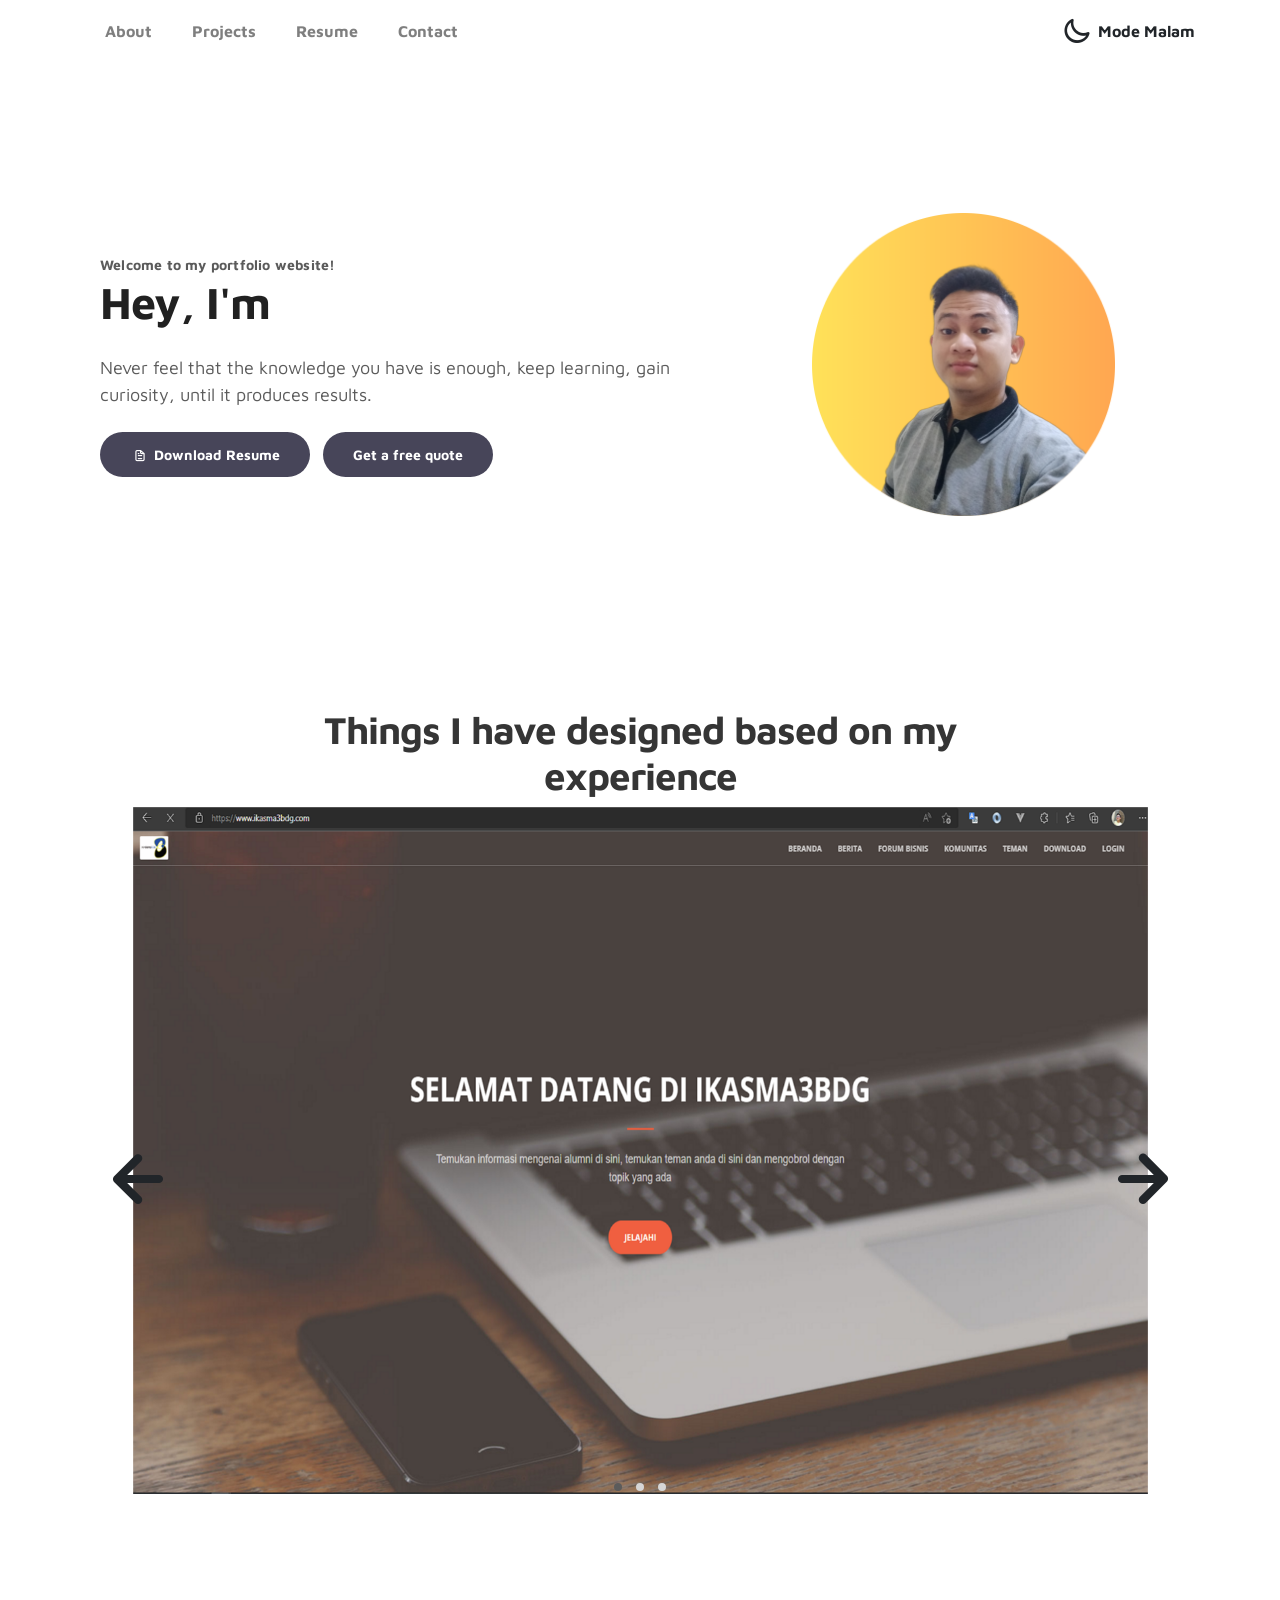
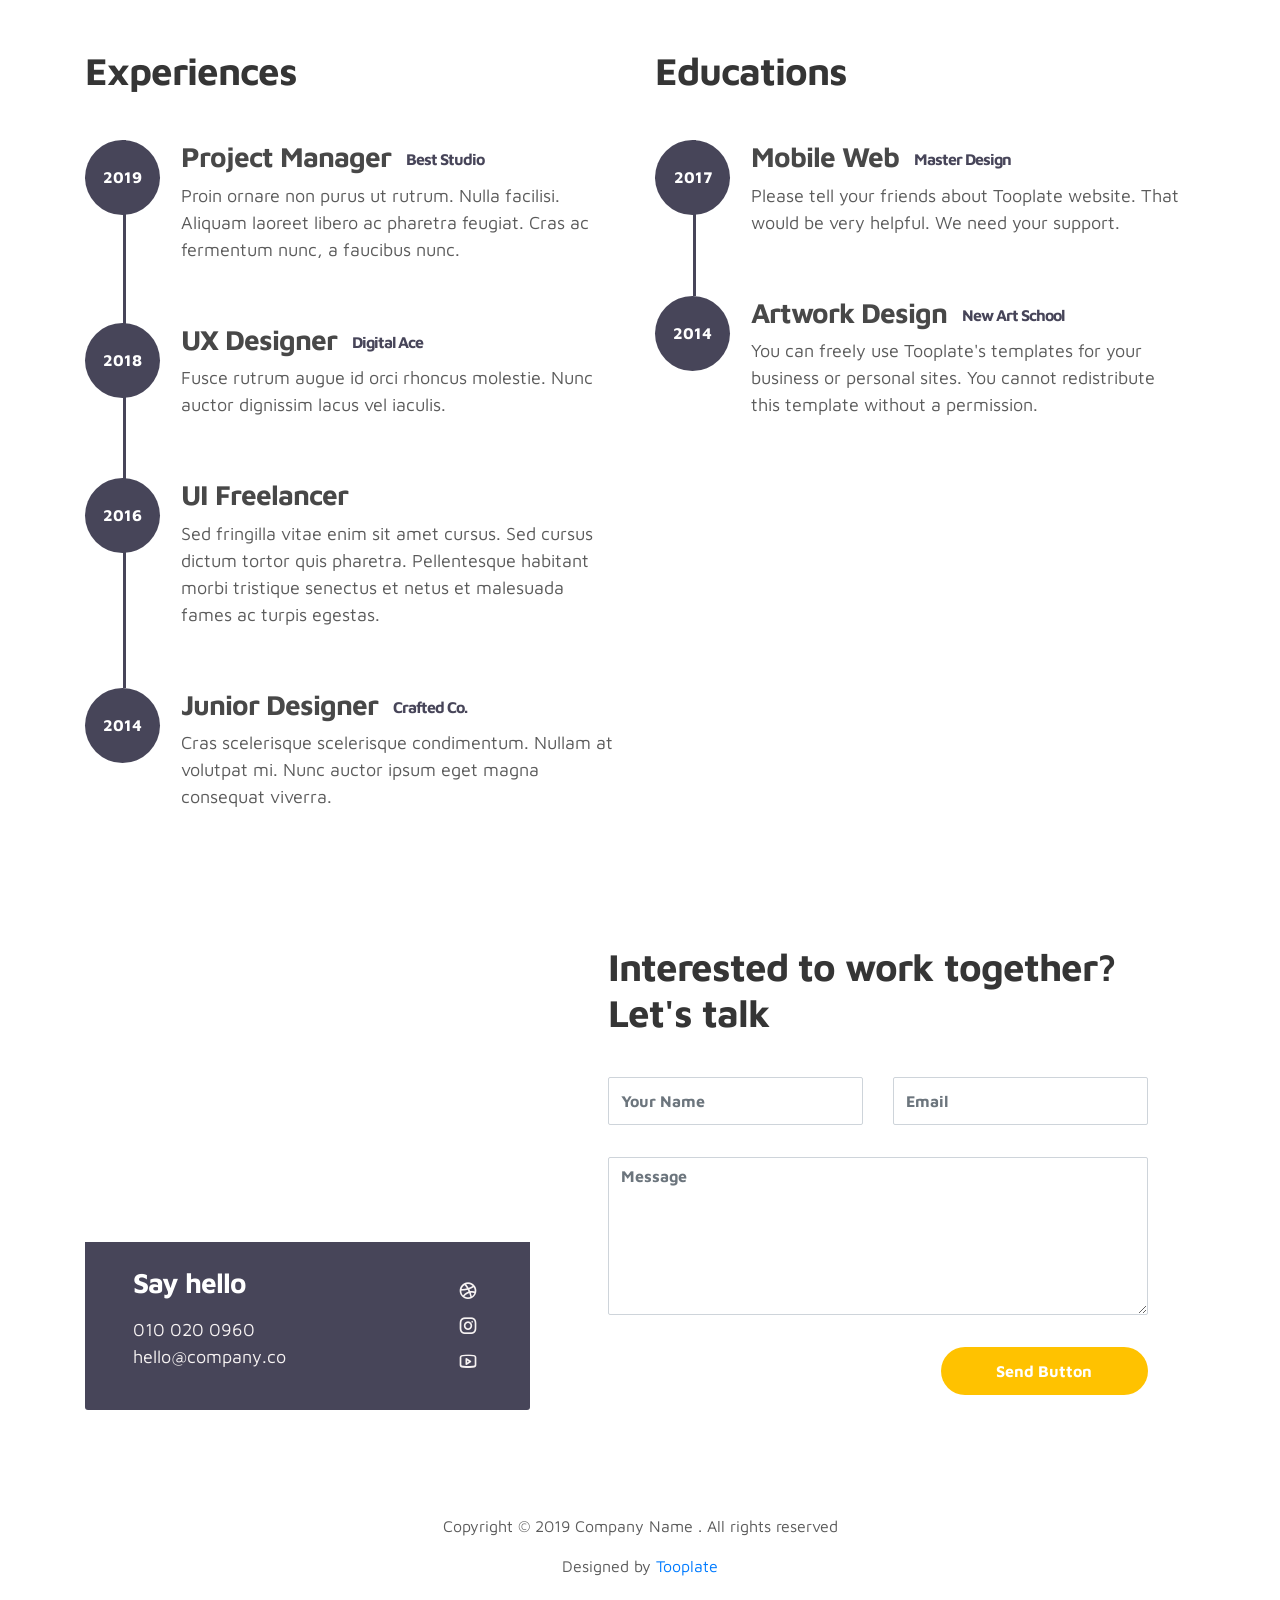
==== commit 0969f80f: "menambahkan foto portofolio dicky" ====
--- a/index.html
+++ b/index.html
@@ -106,31 +106,19 @@
                       <div class="owl-carousel owl-theme">
                         <div class="item">
                           <div class="project-info">
-                            <img src="images/project/project-image01.png" class="img-fluid" alt="project image">
+                            <img src="images/project2/ikasma3bdg.PNG" class="img-fluid" alt="project image">
                           </div>
                         </div>
 
                         <div class="item">
                           <div class="project-info">
-                            <img src="images/project/project-image02.png" class="img-fluid" alt="project image">
+                            <img src="images/project2/demokunci.PNG" class="img-fluid" alt="project image">
                           </div>
                         </div>
 
                         <div class="item">
                           <div class="project-info">
-                            <img src="images/project/project-image03.png" class="img-fluid" alt="project image">
-                          </div>
-                        </div>
-
-                        <div class="item">
-                          <div class="project-info">
-                            <img src="images/project/project-image04.png" class="img-fluid" alt="project image">
-                          </div>
-                        </div>
-
-                        <div class="item">
-                          <div class="project-info">
-                            <img src="images/project/project-image05.png" class="img-fluid" alt="project image">
+                            <img src="images/project2/sayurmayur.PNG" class="img-fluid" alt="project image">
                           </div>
                         </div>
                       </div>
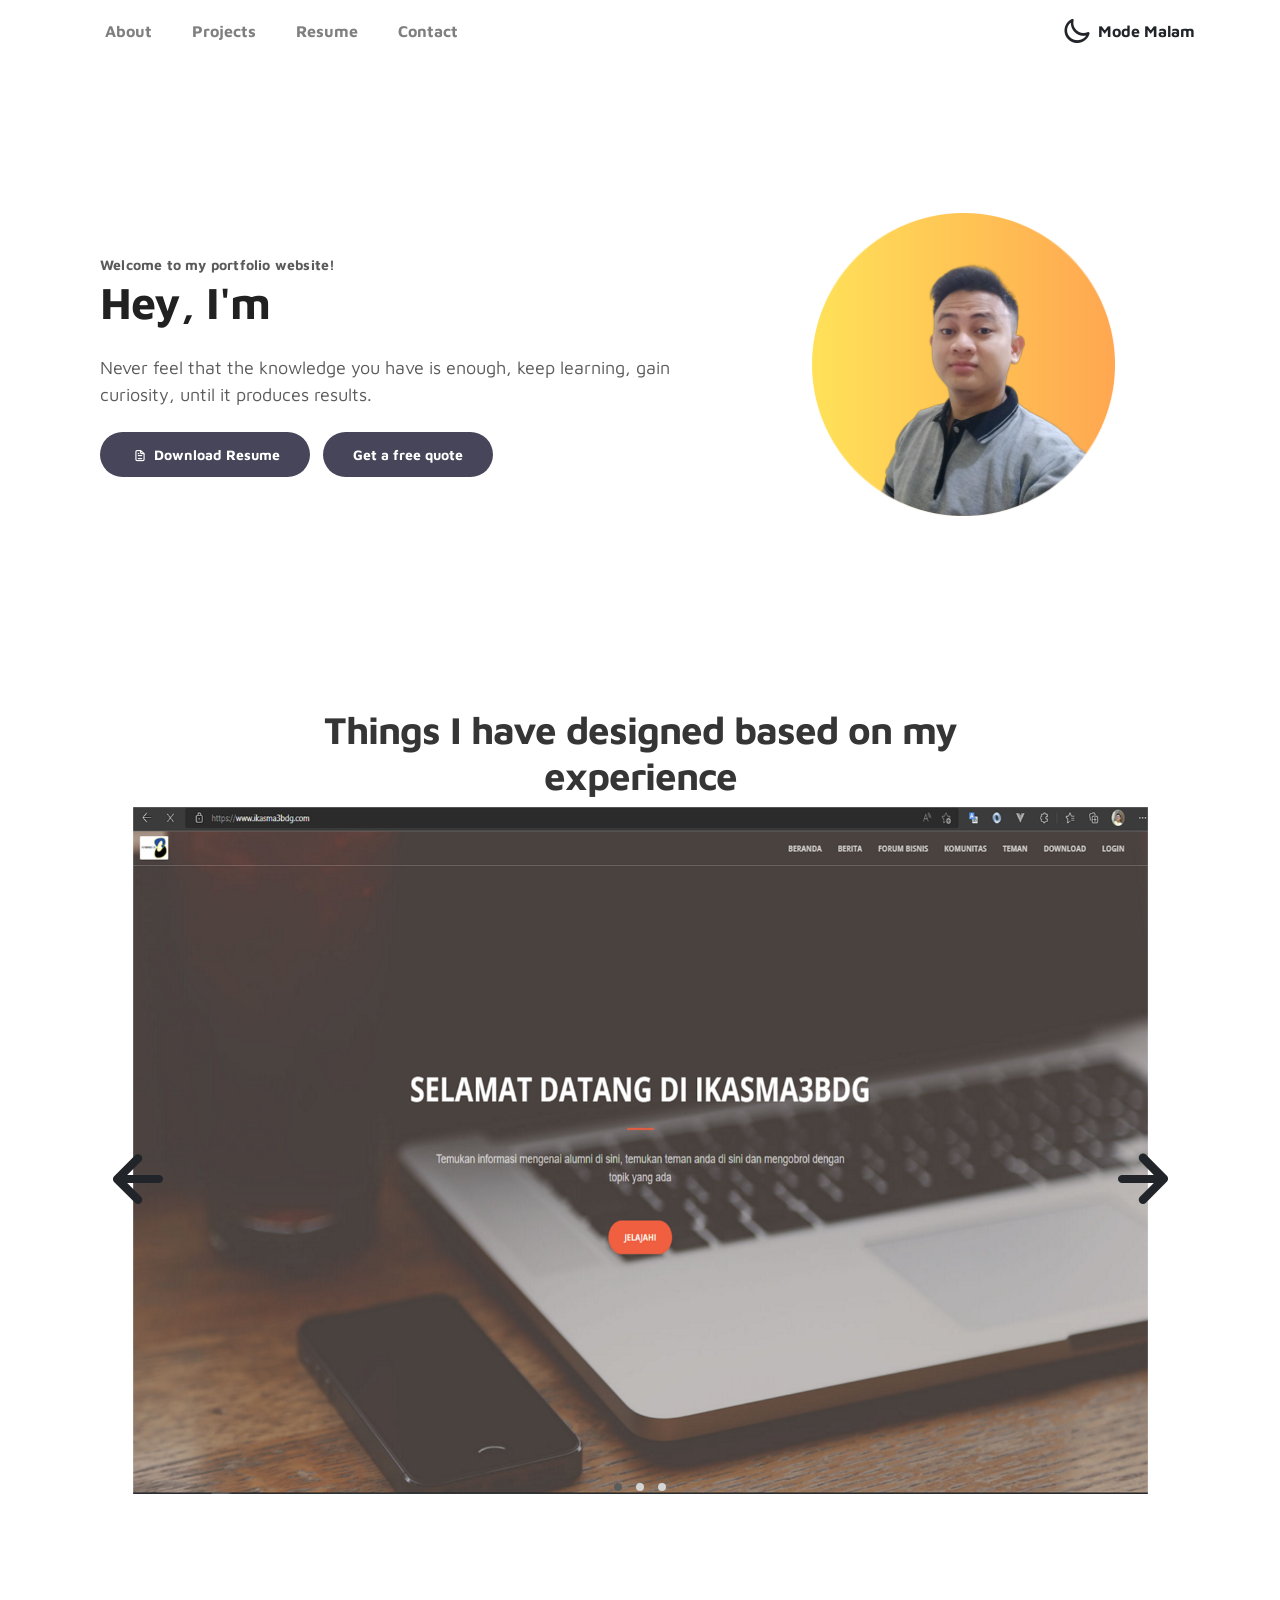
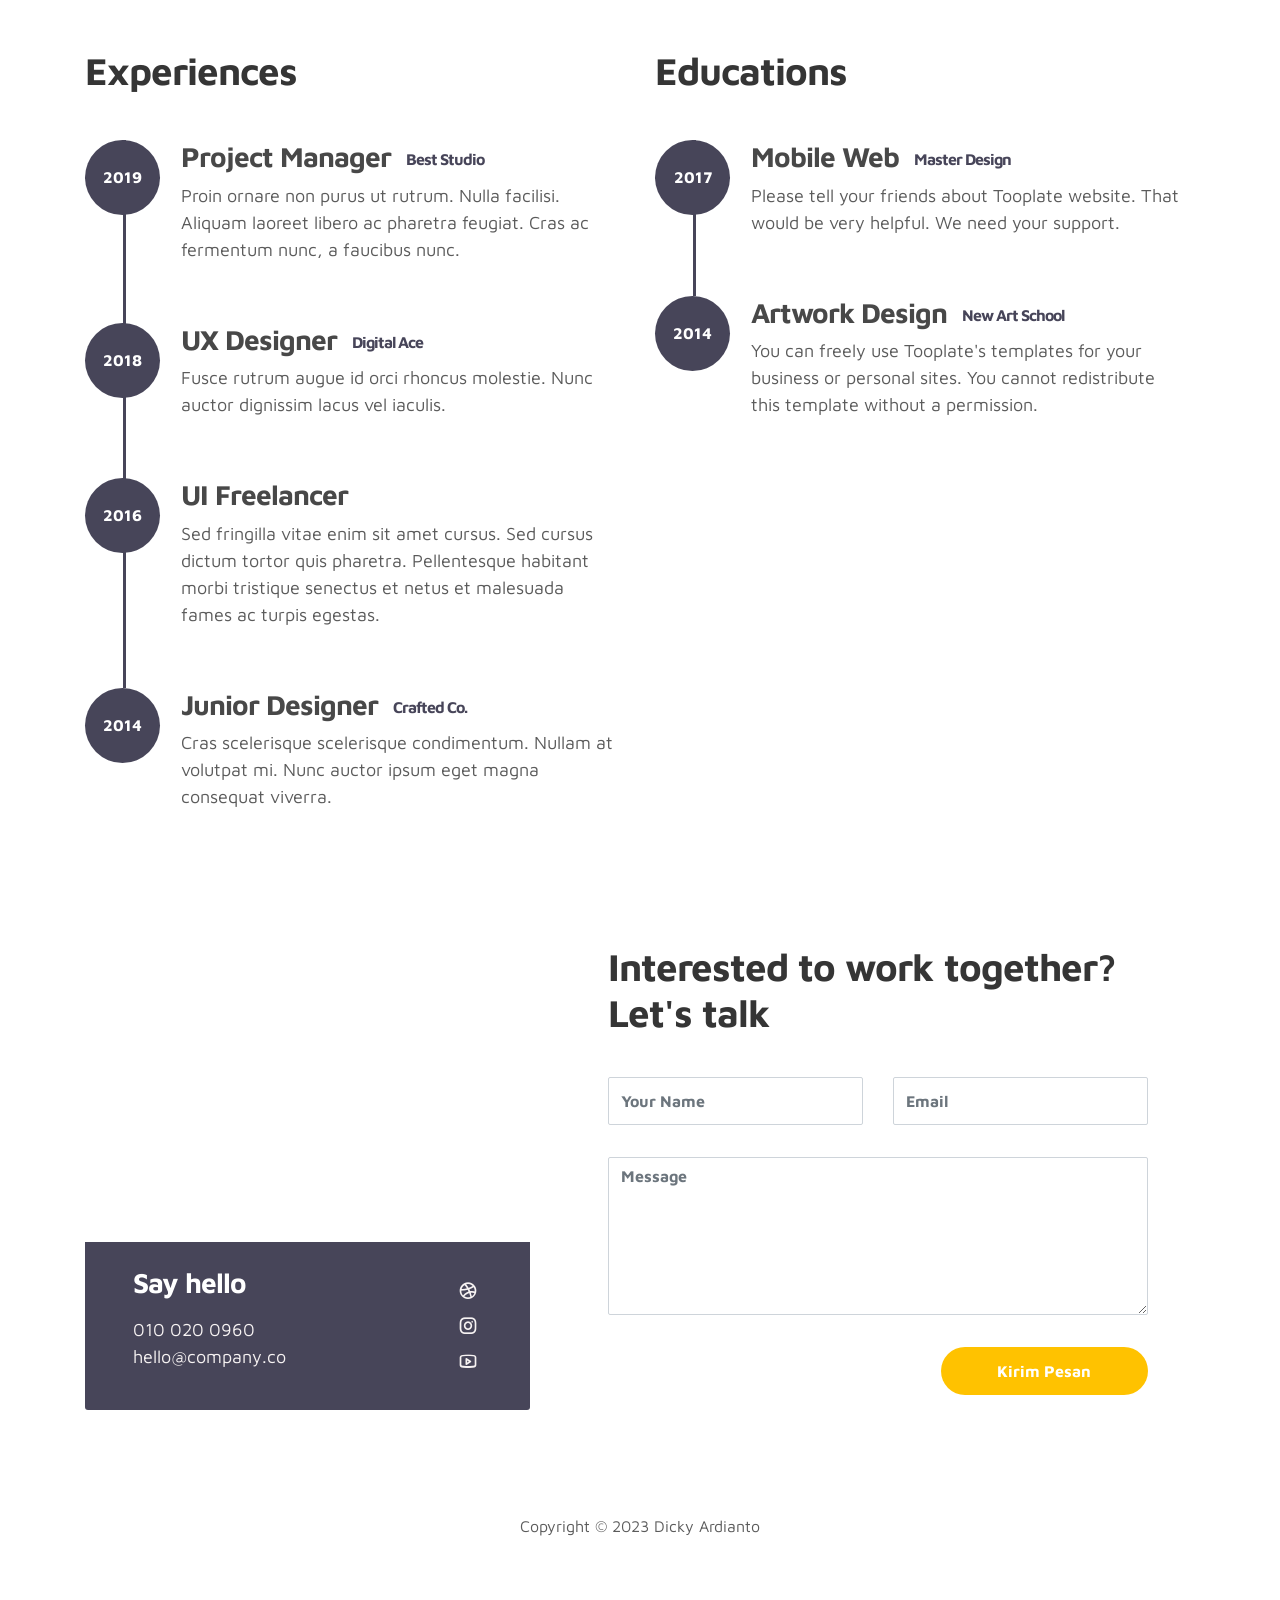
==== commit b9a642e1: "rapihkan footer" ====
--- a/index.html
+++ b/index.html
@@ -258,7 +258,7 @@
                   </div>
 
                   <div class="ml-lg-auto col-lg-5 col-12">
-                    <input type="submit" class="form-control submit-btn" value="Send Button">
+                    <input type="submit" class="form-control submit-btn" value="Kirim Pesan">
                   </div>
                 </div>
               </form>
@@ -275,8 +275,7 @@
                <div class="row">
 
                     <div class="col-lg-12 col-12">                                
-                        <p class="copyright-text text-center">Copyright &copy; 2019 Company Name . All rights reserved</p>
-                        <p class="copyright-text text-center">Designed by <a rel="nofollow" href="https://www.facebook.com/tooplate">Tooplate</a></p>
+                        <p class="copyright-text text-center">Copyright &copy; 2023 Dicky Ardianto</p>
                     </div>
                     
                </div>
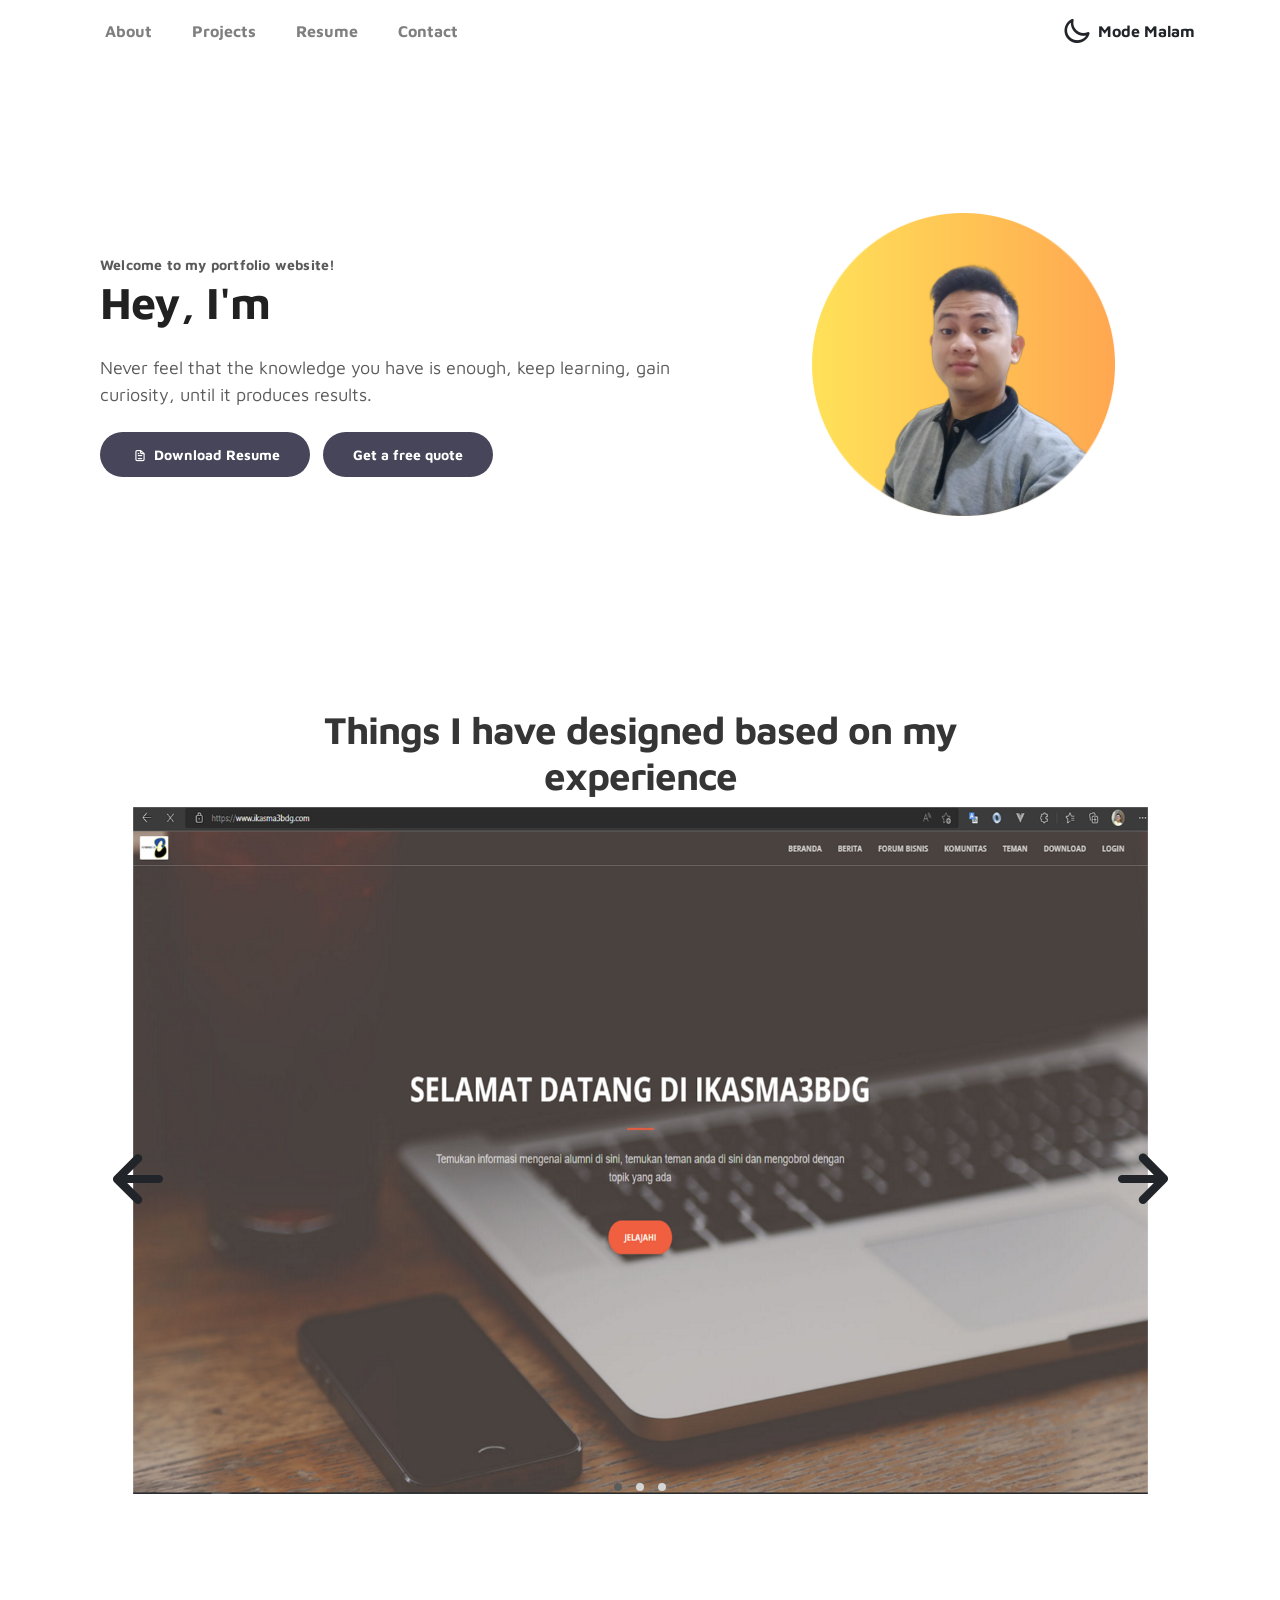
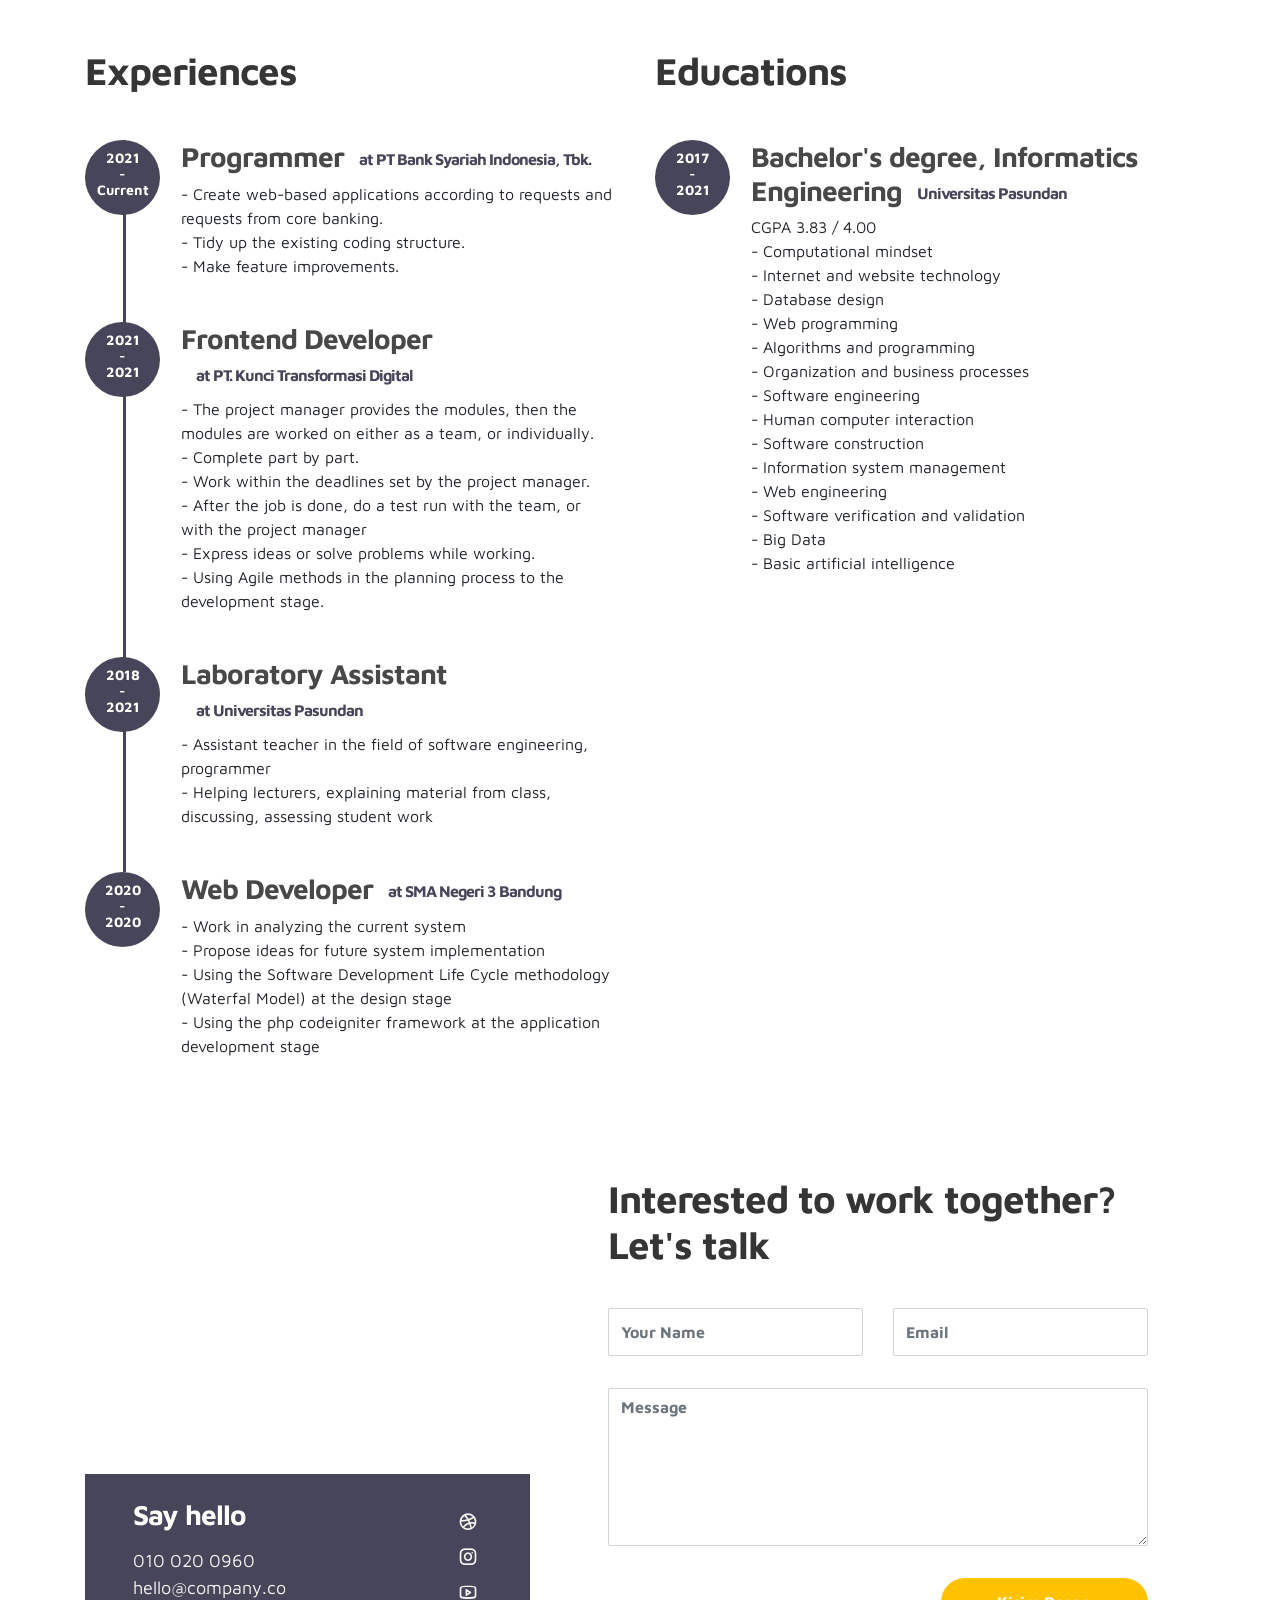
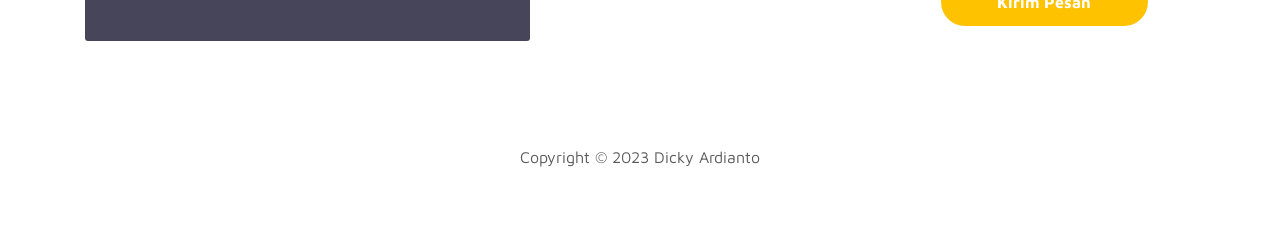
==== commit 0bb3db99: "Update menu education & experience" ====
--- a/index.html
+++ b/index.html
@@ -14,6 +14,7 @@
     <link rel="stylesheet" href="css/owl.theme.default.min.css">
 
     <link rel="stylesheet" href="css/tooplate-style.css">
+    <link rel="icon" href="images/myportofolio.png">
 
   </head>
   <body>
@@ -106,19 +107,19 @@
                       <div class="owl-carousel owl-theme">
                         <div class="item">
                           <div class="project-info">
-                            <img src="images/project2/ikasma3bdg.PNG" class="img-fluid" alt="project image">
+                            <img src="images/project/ikasma3bdg.PNG" class="img-fluid" alt="project image">
                           </div>
                         </div>
 
                         <div class="item">
                           <div class="project-info">
-                            <img src="images/project2/demokunci.PNG" class="img-fluid" alt="project image">
+                            <img src="images/project/demokunci.PNG" class="img-fluid" alt="project image">
                           </div>
                         </div>
 
                         <div class="item">
                           <div class="project-info">
-                            <img src="images/project2/sayurmayur.PNG" class="img-fluid" alt="project image">
+                            <img src="images/project/sayurmayur.PNG" class="img-fluid" alt="project image">
                           </div>
                         </div>
                       </div>
@@ -139,41 +140,68 @@
                     <div class="timeline">
                         <div class="timeline-wrapper">
                              <div class="timeline-yr">
-                                  <span>2019</span>
+                                  <span>2021</span>
+                                  <span class="strips">-</span>
+                                  <span>Current</span>
                              </div>
                              <div class="timeline-info">
-                                  <h3><span>Project Manager</span><small>Best Studio</small></h3>
-                                  <p>Proin ornare non purus ut rutrum. Nulla facilisi. Aliquam laoreet libero ac pharetra feugiat. Cras ac fermentum nunc, a faucibus nunc.</p>
+                                  <h3><span>Programmer</span><small>at PT Bank Syariah Indonesia, Tbk.</small></h3>
+                                  <ul>
+                                    <li>- Create web-based applications according to requests and requests from core banking.</li>
+                                    <li>- Tidy up the existing coding structure.</li>
+                                    <li>- Make feature improvements.</li>
+                                  </ul>
                              </div>
                         </div>
 
                         <div class="timeline-wrapper">
                             <div class="timeline-yr">
-                                <span>2018</span>
+                              <span>2021</span>
+                              <span class="strips">-</span>
+                              <span>2021</span>
                             </div>
                             <div class="timeline-info">
-                                <h3><span>UX Designer</span><small>Digital Ace</small></h3>
-                                <p>Fusce rutrum augue id orci rhoncus molestie. Nunc auctor dignissim lacus vel iaculis.</p>
+                                <h3><span>Frontend Developer</span><small>at PT. Kunci Transformasi Digital</small></h3>
+                                <ul>
+                                  <li>- The project manager provides the modules, then the modules are worked on either as a team, or individually.</li>
+                                  <li>- Complete part by part.</li>
+                                  <li>- Work within the deadlines set by the project manager.</li>
+                                  <li>- After the job is done, do a test run with the team, or with the project manager</li>
+                                  <li>- Express ideas or solve problems while working.</li>
+                                  <li>- Using Agile methods in the planning process to the development stage.</li>
+                                </ul>
                             </div>
                         </div>
 
                         <div class="timeline-wrapper">
                             <div class="timeline-yr">
-                                <span>2016</span>
+                              <span>2018</span>
+                              <span class="strips">-</span>
+                              <span>2021</span>
                             </div>
                             <div class="timeline-info">
-                                <h3><span>UI Freelancer</h3>
-                                <p>Sed fringilla vitae enim sit amet cursus. Sed cursus dictum tortor quis pharetra. Pellentesque habitant morbi tristique senectus et netus et malesuada fames ac turpis egestas.</p>
+                                <h3><span>Laboratory Assistant</span><small>at Universitas Pasundan</small></h3>
+                                <ul>
+                                  <li>- Assistant teacher in the field of software engineering, programmer</li>
+                                  <li>- Helping lecturers, explaining material from class, discussing, assessing student work</li>
+                                </ul>
                             </div>
                         </div>
                         
                         <div class="timeline-wrapper">
                             <div class="timeline-yr">
-                                <span>2014</span>
+                              <span>2020</span>
+                              <span class="strips">-</span>
+                              <span>2020</span>
                             </div>
                             <div class="timeline-info">
-                                <h3><span>Junior Designer<small>Crafted Co.</small></h3>
-                                <p>Cras scelerisque scelerisque condimentum. Nullam at volutpat mi. Nunc auctor ipsum eget magna consequat viverra.</p>
+                                <h3><span>Web Developer<small>at SMA Negeri 3 Bandung</small></h3>
+                                <ul>
+                                  <li>- Work in analyzing the current system</li>
+                                  <li>- Propose ideas for future system implementation</li>
+                                  <li>- Using the Software Development Life Cycle methodology (Waterfal Model) at the design stage</li>
+                                  <li>- Using the php codeigniter framework at the application development stage</li>
+                                </ul>
                             </div>
                         </div>
 
@@ -186,27 +214,31 @@
                     <div class="timeline">
                         <div class="timeline-wrapper">
                              <div class="timeline-yr">
-                                  <span>2017</span>
+                                <span>2017</span>
+                                <span class="strips">-</span>
+                                <span>2021</span>
                              </div>
                              <div class="timeline-info">
-                                  <h3><span>Mobile Web</span><small>Master Design</small></h3>
-                                  <p>Please tell your friends about Tooplate website. That would be very helpful. We need your support.</p>
+                                  <h3><span>Bachelor's degree, Informatics Engineering</span><small>Universitas Pasundan</small></h3>
+                                  <ul>
+                                      <li>CGPA 3.83 / 4.00</li>
+                                      <li>- Computational mindset</li>
+                                      <li>- Internet and website technology</li>
+                                      <li>- Database design</li>
+                                      <li>- Web programming</li>
+                                      <li>- Algorithms and programming</li>
+                                      <li>- Organization and business processes</li>
+                                      <li>- Software engineering</li>
+                                      <li>- Human computer interaction</li>
+                                      <li>- Software construction</li>
+                                      <li>- Information system management</li>
+                                      <li>- Web engineering</li>
+                                      <li>- Software verification and validation</li>
+                                      <li>- Big Data</li>
+                                      <li>- Basic artificial intelligence</li>
+                                  </ul>
                              </div>
                         </div>
-                        
-                        <div class="timeline-wrapper">
-                            <div class="timeline-yr">
-                                <span>
-                                  2014 <br>
-                                  - <br>
-                                  2017</span>
-                            </div>
-                            <div class="timeline-info">
-                                <h3><span>Artwork Design</span><small>New Art School</small></h3>
-                                <p>You can freely use Tooplate's templates for your business or personal sites. You cannot redistribute this template without a permission.</p>
-                            </div>
-                        </div>
-
                     </div>
                 </div>
                 
--- a/css/tooplate-style.css
+++ b/css/tooplate-style.css
@@ -339,15 +339,19 @@
   position: absolute;
   width: 75px;
   height: 75px;
-  line-height: 75px;
   text-align: center;
 }
 .timeline-yr span {
   color: #ffffff;
-  font-size: 16px;
+  font-size: 14px;
   font-weight: bold;
   display: block;
-  line-height: 75px;
+  margin-top: 7px;
+}
+
+.timeline-yr .strips {
+  margin-top: -5px;
+  margin-bottom: -12px;
 }
 
 .timeline-info {
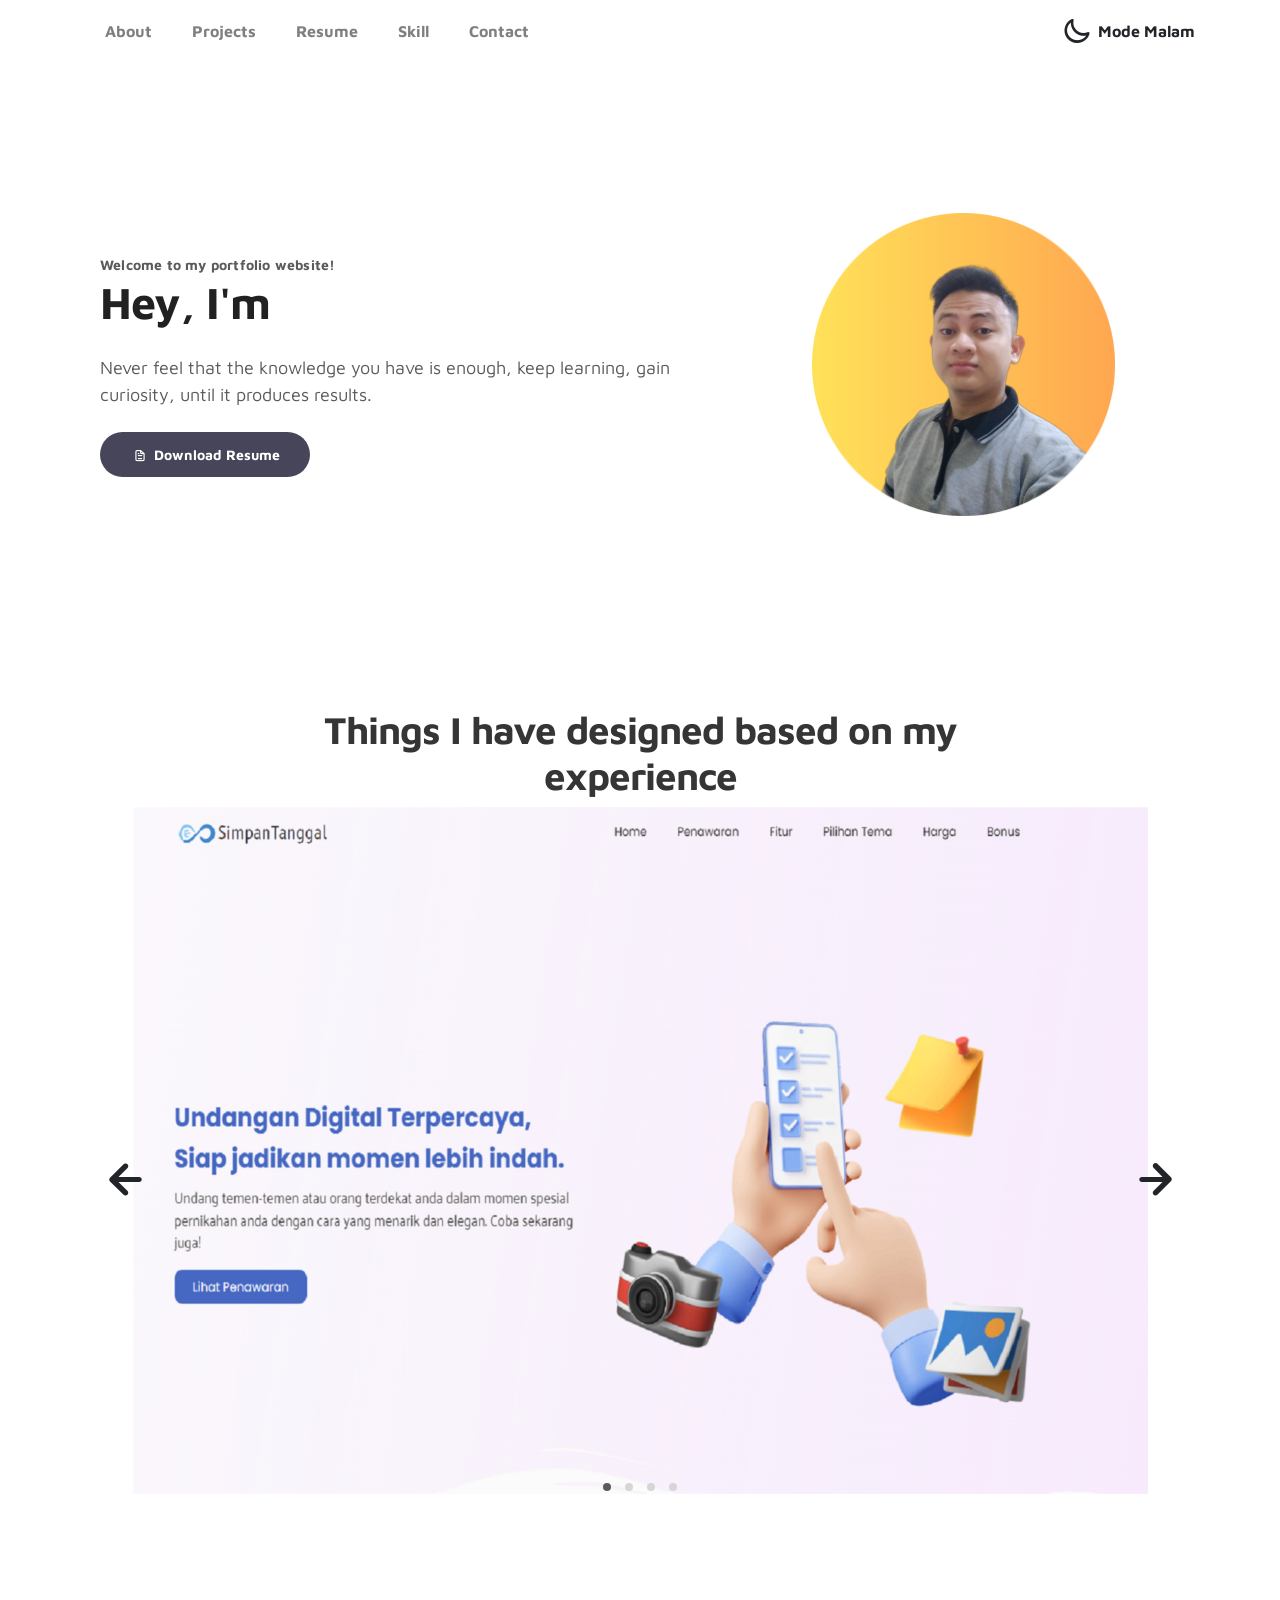
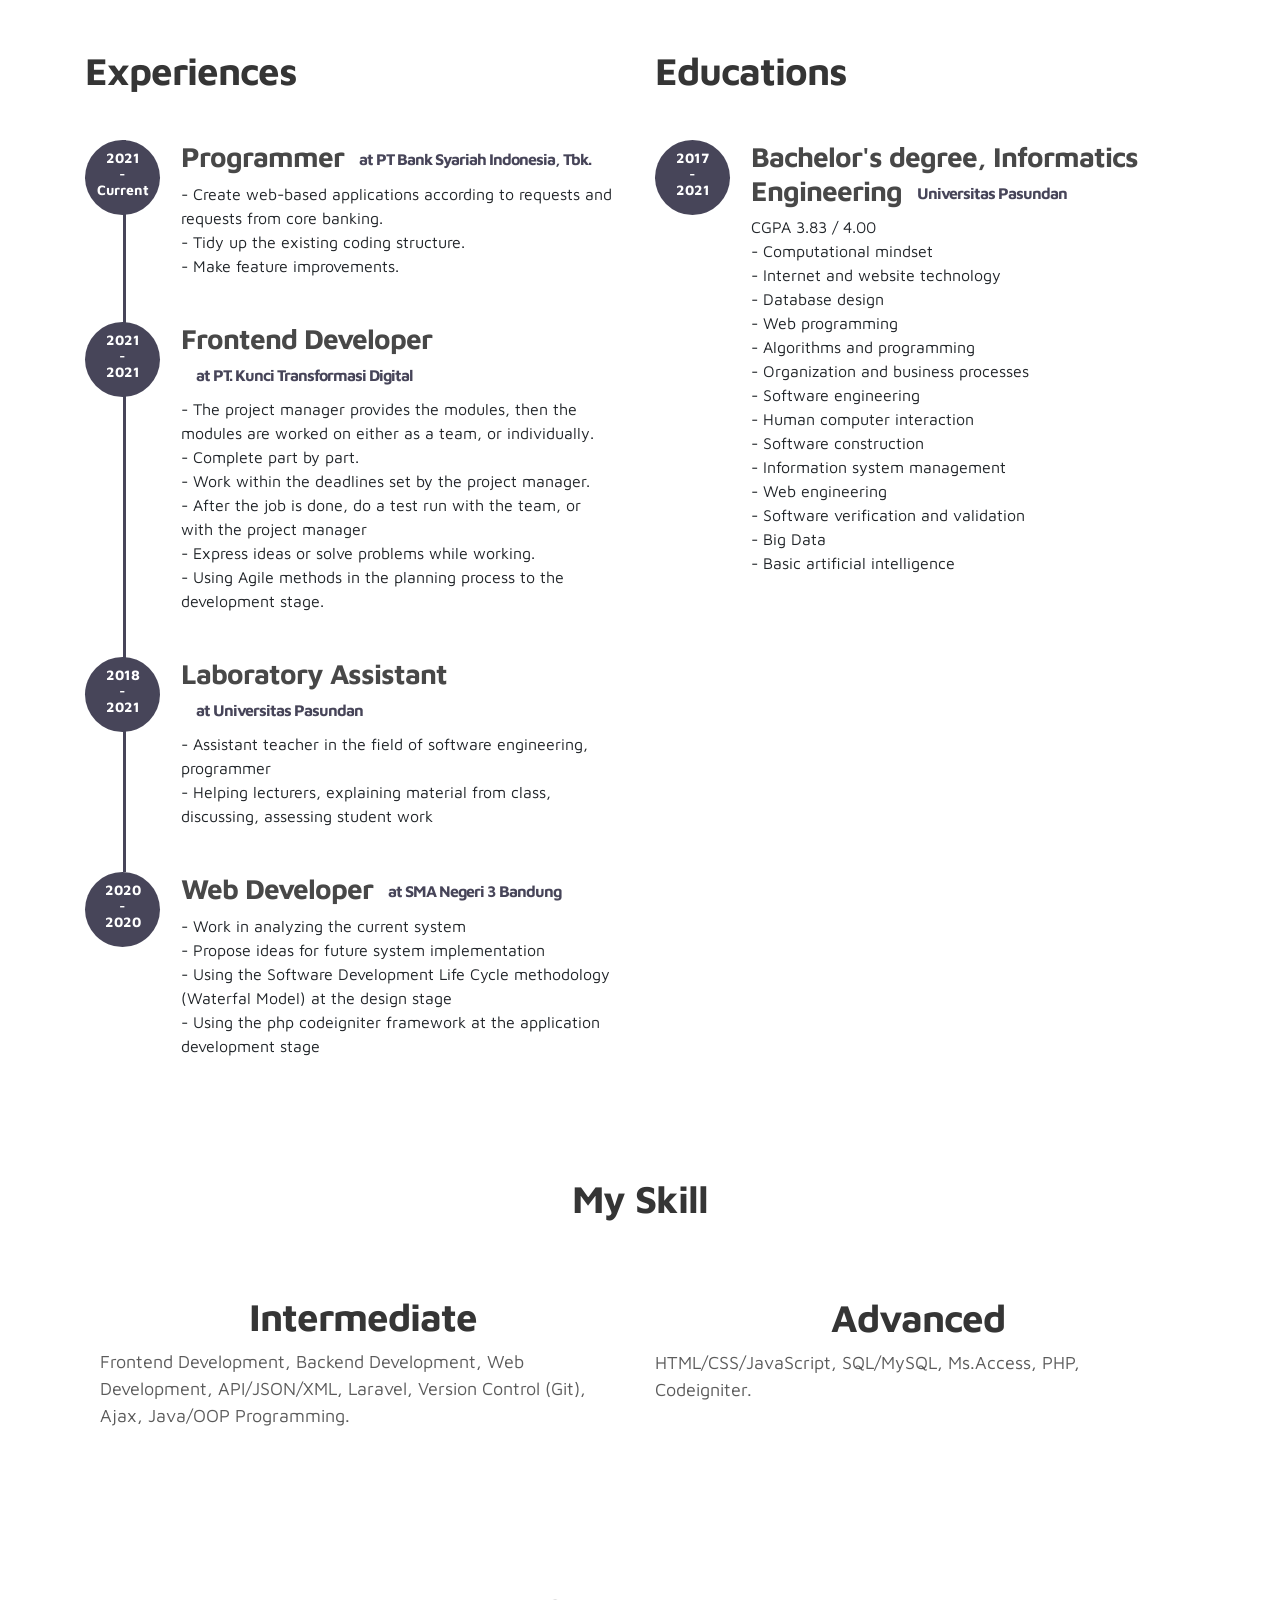
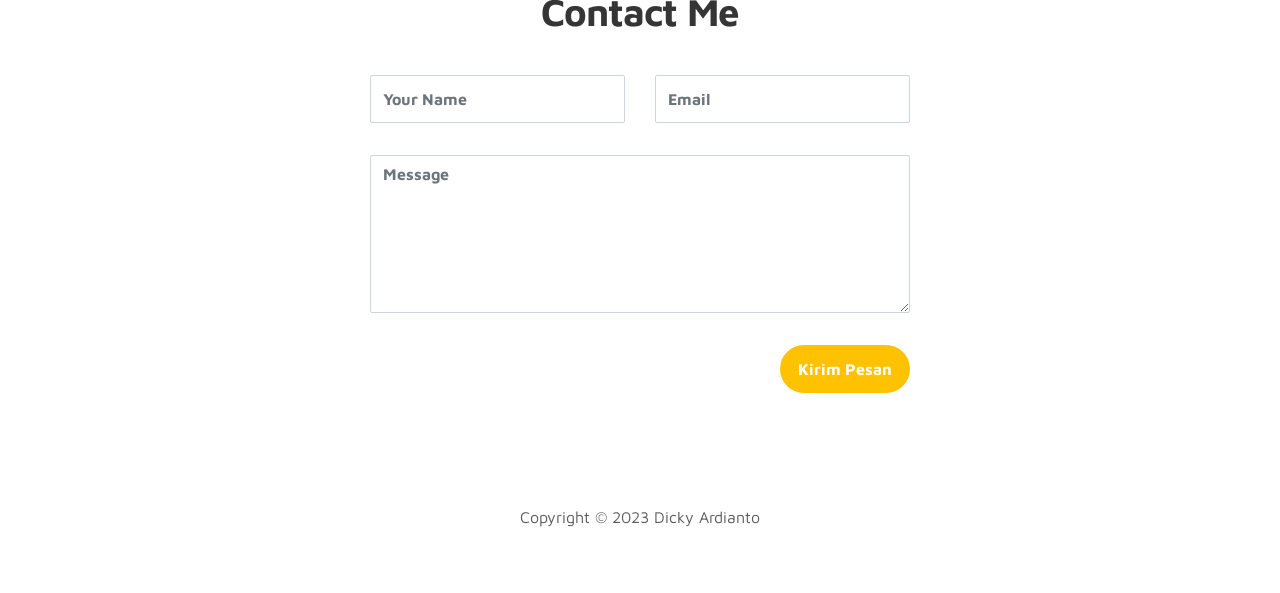
==== commit 59bc2e98: "Create full website portofolio" ====
--- a/index.html
+++ b/index.html
@@ -1,327 +1,350 @@
 <!doctype html>
 <html lang="en">
-  <head>
-    <meta charset="utf-8">
-    <meta name="viewport" content="width=device-width, initial-scale=1, shrink-to-fit=no">
-    <meta name="description" content="">
-    <meta name="author" content="">
-
-    <title>Dicky Ardianto | My Website</title>
-
-    <link rel="stylesheet" href="css/bootstrap.min.css">
-    <link rel="stylesheet" href="css/unicons.css">
-    <link rel="stylesheet" href="css/owl.carousel.min.css">
-    <link rel="stylesheet" href="css/owl.theme.default.min.css">
-
-    <link rel="stylesheet" href="css/tooplate-style.css">
-    <link rel="icon" href="images/myportofolio.png">
-
-  </head>
-  <body>
-
-    <!-- MENU -->
-    <nav class="navbar navbar-expand-sm navbar-light">
-        <div class="container">
-            <button class="navbar-toggler" type="button" data-toggle="collapse" data-target="#navbarNav" aria-controls="navbarNav" aria-expanded="false"
-                aria-label="Toggle navigation">
-                <span class="navbar-toggler-icon"></span>
-                <span class="navbar-toggler-icon"></span>
-                <span class="navbar-toggler-icon"></span>
-            </button>
-
-            <div class="collapse navbar-collapse" id="navbarNav">
-                <ul class="navbar-nav">
-                    <li class="nav-item">
-                        <a href="#about" class="nav-link"><span data-hover="About">About</span></a>
-                    </li>
-                    <li class="nav-item">
-                        <a href="#project" class="nav-link"><span data-hover="Projects">Projects</span></a>
-                    </li>
-                    <li class="nav-item">
-                        <a href="#resume" class="nav-link"><span data-hover="Resume">Resume</span></a>
-                    </li>
-                    <li class="nav-item">
-                        <a href="#contact" class="nav-link"><span data-hover="Contact">Contact</span></a>
-                    </li>
-                </ul>
-
-                <ul class="navbar-nav ml-lg-auto">
-                    <div class="ml-lg-4">
-                      <div class="color-mode d-lg-flex justify-content-center align-items-center">
-                        <i class="color-mode-icon"></i>
-                        Mode Malam
-                      </div>
+
+<head>
+  <meta charset="utf-8">
+  <meta name="viewport" content="width=device-width, initial-scale=1, shrink-to-fit=no">
+  <meta name="description" content="">
+  <meta name="author" content="">
+
+  <title>Dicky Ardianto | My Website</title>
+
+  <link rel="stylesheet" href="css/bootstrap.min.css">
+  <link rel="stylesheet" href="css/unicons.css">
+  <link rel="stylesheet" href="css/owl.carousel.min.css">
+  <link rel="stylesheet" href="css/owl.theme.default.min.css">
+
+  <link rel="stylesheet" href="css/tooplate-style.css">
+  <link rel="icon" href="images/myportofolio.png">
+
+</head>
+
+<body>
+
+  <!-- MENU -->
+  <nav class="navbar navbar-expand-sm navbar-light">
+    <div class="container">
+      <button class="navbar-toggler" type="button" data-toggle="collapse" data-target="#navbarNav"
+        aria-controls="navbarNav" aria-expanded="false" aria-label="Toggle navigation">
+        <span class="navbar-toggler-icon"></span>
+        <span class="navbar-toggler-icon"></span>
+        <span class="navbar-toggler-icon"></span>
+      </button>
+
+      <div class="collapse navbar-collapse" id="navbarNav">
+        <ul class="navbar-nav">
+          <li class="nav-item">
+            <a href="#about" class="nav-link"><span data-hover="About">About</span></a>
+          </li>
+          <li class="nav-item">
+            <a href="#project" class="nav-link"><span data-hover="Projects">Projects</span></a>
+          </li>
+          <li class="nav-item">
+            <a href="#resume" class="nav-link"><span data-hover="Resume">Resume</span></a>
+          </li>
+          <li class="nav-item">
+            <a href="#skils" class="nav-link"><span data-hover="Skill">Skill</span></a>
+          </li>
+          <li class="nav-item">
+            <a href="#contact" class="nav-link"><span data-hover="Contact">Contact</span></a>
+          </li>
+        </ul>
+
+        <ul class="navbar-nav ml-lg-auto">
+          <div class="ml-lg-4">
+            <div class="color-mode d-lg-flex justify-content-center align-items-center">
+              <i class="color-mode-icon"></i>
+              Mode Malam
+            </div>
+          </div>
+        </ul>
+      </div>
+    </div>
+  </nav>
+
+  <!-- ABOUT -->
+  <section class="about full-screen d-lg-flex justify-content-center align-items-center" id="about">
+    <div class="container">
+      <div class="row" style="padding: 15px;">
+
+        <div class="col-lg-7 col-md-12 col-12 d-flex align-items-center">
+          <div class="about-text editing-h1-homepage">
+            <small class="small-text2">Welcome to <span class="mobile-block">my portfolio website!</span></small>
+            <h1 class="animated animated-text">
+              <span class="mr-2">Hey, I'm</span>
+              <div class="animated-info">
+                <span class="animated-item">Dicky Ardianto</span>
+                <span class="animated-item">Web Developer</span>
+                <span class="animated-item">Backend Developer</span>
+              </div>
+            </h1>
+
+            <p>Never feel that the knowledge you have is enough, keep learning, gain curiosity, until it produces
+              results.</p>
+
+            <div class="custom-btn-group mt-4">
+              <a href="#" class="btn mr-lg-2 custom-btn custom-btn-bg"><i class='uil uil-file-alt'></i> Download
+                Resume</a>
+            </div>
+          </div>
+        </div>
+
+        <div class="col-lg-5 col-md-12 col-12" style="text-align: center;">
+          <div class="about-image svg">
+            <img src="images/profile/dicky.png" class="img-fluid img-fluid-new-profile" alt="svg image">
+          </div>
+        </div>
+
+      </div>
+    </div>
+  </section>
+
+  <!-- PROJECTS -->
+  <section class="project py-5" id="project">
+    <div class="container">
+
+      <div class="row">
+        <div class="col-lg-11 text-center mx-auto col-12">
+
+          <div class="col-lg-8 mx-auto">
+            <h2>Things I have designed based on my experience</h2>
+          </div>
+
+          <div class="owl-carousel owl-theme">
+            <div class="item">
+              <div class="project-info">
+                <img src="images/project/simpantanggalcom.png" class="img-fluid" alt="project image">
+              </div>
+            </div>
+
+            <div class="item">
+              <div class="project-info">
+                <img src="images/project/ikasma3bdg.PNG" class="img-fluid" alt="project image">
+              </div>
+            </div>
+
+            <div class="item">
+              <div class="project-info">
+                <img src="images/project/demokunci.PNG" class="img-fluid" alt="project image">
+              </div>
+            </div>
+
+            <div class="item">
+              <div class="project-info">
+                <img src="images/project/sayurmayur.PNG" class="img-fluid" alt="project image">
+              </div>
+            </div>
+          </div>
+
+        </div>
+      </div>
+    </div>
+  </section>
+
+  <!-- FEATURES -->
+  <section class="resume py-5 d-lg-flex justify-content-center align-items-center" id="resume">
+    <div class="container">
+      <div class="row">
+
+        <div class="col-lg-6 col-12">
+          <h2 class="mb-4">Experiences</h2>
+
+          <div class="timeline">
+            <div class="timeline-wrapper">
+              <div class="timeline-yr">
+                <span>2021</span>
+                <span class="strips">-</span>
+                <span>Current</span>
+              </div>
+              <div class="timeline-info">
+                <h3><span>Programmer</span><small>at PT Bank Syariah Indonesia, Tbk.</small></h3>
+                <ul>
+                  <li>- Create web-based applications according to requests and requests from core banking.</li>
+                  <li>- Tidy up the existing coding structure.</li>
+                  <li>- Make feature improvements.</li>
+                </ul>
+              </div>
+            </div>
+
+            <div class="timeline-wrapper">
+              <div class="timeline-yr">
+                <span>2021</span>
+                <span class="strips">-</span>
+                <span>2021</span>
+              </div>
+              <div class="timeline-info">
+                <h3><span>Frontend Developer</span><small>at PT. Kunci Transformasi Digital</small></h3>
+                <ul>
+                  <li>- The project manager provides the modules, then the modules are worked on either as a team, or
+                    individually.</li>
+                  <li>- Complete part by part.</li>
+                  <li>- Work within the deadlines set by the project manager.</li>
+                  <li>- After the job is done, do a test run with the team, or with the project manager</li>
+                  <li>- Express ideas or solve problems while working.</li>
+                  <li>- Using Agile methods in the planning process to the development stage.</li>
+                </ul>
+              </div>
+            </div>
+
+            <div class="timeline-wrapper">
+              <div class="timeline-yr">
+                <span>2018</span>
+                <span class="strips">-</span>
+                <span>2021</span>
+              </div>
+              <div class="timeline-info">
+                <h3><span>Laboratory Assistant</span><small>at Universitas Pasundan</small></h3>
+                <ul>
+                  <li>- Assistant teacher in the field of software engineering, programmer</li>
+                  <li>- Helping lecturers, explaining material from class, discussing, assessing student work</li>
+                </ul>
+              </div>
+            </div>
+
+            <div class="timeline-wrapper">
+              <div class="timeline-yr">
+                <span>2020</span>
+                <span class="strips">-</span>
+                <span>2020</span>
+              </div>
+              <div class="timeline-info">
+                <h3><span>Web Developer<small>at SMA Negeri 3 Bandung</small></h3>
+                <ul>
+                  <li>- Work in analyzing the current system</li>
+                  <li>- Propose ideas for future system implementation</li>
+                  <li>- Using the Software Development Life Cycle methodology (Waterfal Model) at the design stage</li>
+                  <li>- Using the php codeigniter framework at the application development stage</li>
+                </ul>
+              </div>
+            </div>
+
+          </div>
+        </div>
+
+        <div class="col-lg-6 col-12">
+          <h2 class="mb-4 mobile-mt-2">Educations</h2>
+
+          <div class="timeline">
+            <div class="timeline-wrapper">
+              <div class="timeline-yr">
+                <span>2017</span>
+                <span class="strips">-</span>
+                <span>2021</span>
+              </div>
+              <div class="timeline-info">
+                <h3><span>Bachelor's degree, Informatics Engineering</span><small>Universitas Pasundan</small></h3>
+                <ul>
+                  <li>CGPA 3.83 / 4.00</li>
+                  <li>- Computational mindset</li>
+                  <li>- Internet and website technology</li>
+                  <li>- Database design</li>
+                  <li>- Web programming</li>
+                  <li>- Algorithms and programming</li>
+                  <li>- Organization and business processes</li>
+                  <li>- Software engineering</li>
+                  <li>- Human computer interaction</li>
+                  <li>- Software construction</li>
+                  <li>- Information system management</li>
+                  <li>- Web engineering</li>
+                  <li>- Software verification and validation</li>
+                  <li>- Big Data</li>
+                  <li>- Basic artificial intelligence</li>
+                </ul>
+              </div>
+            </div>
+          </div>
+        </div>
+
+      </div>
+    </div>
+  </section>
+
+  <!-- SKILSS -->
+  <section class="skils py-5 d-lg-flex justify-content-center align-items-center" id="skils">
+    <div class="container">
+      <div class="row">
+        <div class="col-12">
+          <h2 class="mb-4 text-center">My Skill</h2>
+          <div class="py-5 d-lg-flex justify-content-center align-items-center">
+            <div class="col-lg-6 col-12 mx-auto">
+              <h2 class="text-center">Intermediate</h2>
+              <p>Frontend Development, Backend Development, Web Development, API/JSON/XML,
+                Laravel, Version Control (Git), Ajax, Java/OOP Programming. </p>
+            </div>
+            <div class="col-lg-6 col-12 mx-auto advanced-classes">
+              <h2 class="text-center">Advanced</h2>
+              <p> HTML/CSS/JavaScript, SQL/MySQL, Ms.Access, PHP, Codeigniter.</p>
+            </div>
+          </div>
+        </div>
+      </div>
+    </div>
+  </section>
+  <!-- End Of SKILSS -->
+
+  <!-- CONTACT -->
+  <section class="contact py-5" id="contact">
+    <div class="container">
+      <div class="row">
+
+        <div class="col-lg-12 col-12">
+          <div class="contact-form">
+            <h2 class="mb-4 text-center">Contact Me</h2>
+
+            <div class="row">
+              <div class="col-lg-6 offset-3 col-12">
+                <form action="" method="get">
+                  <div class="row">
+                    <div class="col-lg-6 col-12">
+                      <input type="text" class="form-control" name="name" placeholder="Your Name" id="name">
                     </div>
-                </ul>
-            </div>
-        </div>
-    </nav>
-
-    <!-- ABOUT -->
-    <section class="about full-screen d-lg-flex justify-content-center align-items-center" id="about">
-        <div class="container">
-            <div class="row" style="padding: 15px;">
-                
-                <div class="col-lg-7 col-md-12 col-12 d-flex align-items-center">
-                    <div class="about-text editing-h1-homepage">
-                        <small class="small-text2">Welcome to <span class="mobile-block">my portfolio website!</span></small>
-                        <h1 class="animated animated-text">
-                            <span class="mr-2">Hey, I'm</span>
-                                <div class="animated-info">
-                                    <span class="animated-item">Dicky Ardianto</span>
-                                    <span class="animated-item">Web Developer</span>
-                                    <span class="animated-item">Backend Developer</span>
-                                </div>
-                        </h1>
-
-                        <p>Never feel that the knowledge you have is enough, keep learning, gain curiosity, until it produces results.</p>
-                        
-                        <div class="custom-btn-group mt-4">
-                          <a href="#" class="btn mr-lg-2 custom-btn custom-btn-bg"><i class='uil uil-file-alt'></i> Download Resume</a>
-                          <a href="#contact" class="btn custom-btn custom-btn-bg custom-btn-link">Get a free quote</a>
-                        </div>
+
+                    <div class="col-lg-6 col-12">
+                      <input type="email" class="form-control" name="email" placeholder="Email" id="email">
                     </div>
-                </div>
-
-                <div class="col-lg-5 col-md-12 col-12" style="text-align: center;">
-                    <div class="about-image svg">
-                        <img src="images/profile/dicky.png" class="img-fluid img-fluid-new-profile" alt="svg image">
+
+                    <div class="col-12">
+                      <textarea name="message" rows="6" class="form-control" id="message"
+                        placeholder="Message"></textarea>
                     </div>
-                </div>
-
-            </div>
-        </div>
-    </section>
-
-    <!-- PROJECTS -->
-    <section class="project py-5" id="project">
-        <div class="container">
-                
-                <div class="row">
-                  <div class="col-lg-11 text-center mx-auto col-12">
-
-                      <div class="col-lg-8 mx-auto">
-                        <h2>Things I have designed based on my experience</h2>
-                      </div>
-
-                      <div class="owl-carousel owl-theme">
-                        <div class="item">
-                          <div class="project-info">
-                            <img src="images/project/ikasma3bdg.PNG" class="img-fluid" alt="project image">
-                          </div>
-                        </div>
-
-                        <div class="item">
-                          <div class="project-info">
-                            <img src="images/project/demokunci.PNG" class="img-fluid" alt="project image">
-                          </div>
-                        </div>
-
-                        <div class="item">
-                          <div class="project-info">
-                            <img src="images/project/sayurmayur.PNG" class="img-fluid" alt="project image">
-                          </div>
-                        </div>
-                      </div>
-
+
+                    <div class="ml-lg-auto col-lg-5 col-12">
+                      <input type="submit" class="form-control submit-btn float-right" value="Kirim Pesan" style="width: 130px;">
+                    </div>
                   </div>
-                </div>
-        </div>
-    </section>
-
-    <!-- FEATURES -->
-    <section class="resume py-5 d-lg-flex justify-content-center align-items-center" id="resume">
-        <div class="container">
-            <div class="row">
-
-                <div class="col-lg-6 col-12">
-                  <h2 class="mb-4">Experiences</h2>
-
-                    <div class="timeline">
-                        <div class="timeline-wrapper">
-                             <div class="timeline-yr">
-                                  <span>2021</span>
-                                  <span class="strips">-</span>
-                                  <span>Current</span>
-                             </div>
-                             <div class="timeline-info">
-                                  <h3><span>Programmer</span><small>at PT Bank Syariah Indonesia, Tbk.</small></h3>
-                                  <ul>
-                                    <li>- Create web-based applications according to requests and requests from core banking.</li>
-                                    <li>- Tidy up the existing coding structure.</li>
-                                    <li>- Make feature improvements.</li>
-                                  </ul>
-                             </div>
-                        </div>
-
-                        <div class="timeline-wrapper">
-                            <div class="timeline-yr">
-                              <span>2021</span>
-                              <span class="strips">-</span>
-                              <span>2021</span>
-                            </div>
-                            <div class="timeline-info">
-                                <h3><span>Frontend Developer</span><small>at PT. Kunci Transformasi Digital</small></h3>
-                                <ul>
-                                  <li>- The project manager provides the modules, then the modules are worked on either as a team, or individually.</li>
-                                  <li>- Complete part by part.</li>
-                                  <li>- Work within the deadlines set by the project manager.</li>
-                                  <li>- After the job is done, do a test run with the team, or with the project manager</li>
-                                  <li>- Express ideas or solve problems while working.</li>
-                                  <li>- Using Agile methods in the planning process to the development stage.</li>
-                                </ul>
-                            </div>
-                        </div>
-
-                        <div class="timeline-wrapper">
-                            <div class="timeline-yr">
-                              <span>2018</span>
-                              <span class="strips">-</span>
-                              <span>2021</span>
-                            </div>
-                            <div class="timeline-info">
-                                <h3><span>Laboratory Assistant</span><small>at Universitas Pasundan</small></h3>
-                                <ul>
-                                  <li>- Assistant teacher in the field of software engineering, programmer</li>
-                                  <li>- Helping lecturers, explaining material from class, discussing, assessing student work</li>
-                                </ul>
-                            </div>
-                        </div>
-                        
-                        <div class="timeline-wrapper">
-                            <div class="timeline-yr">
-                              <span>2020</span>
-                              <span class="strips">-</span>
-                              <span>2020</span>
-                            </div>
-                            <div class="timeline-info">
-                                <h3><span>Web Developer<small>at SMA Negeri 3 Bandung</small></h3>
-                                <ul>
-                                  <li>- Work in analyzing the current system</li>
-                                  <li>- Propose ideas for future system implementation</li>
-                                  <li>- Using the Software Development Life Cycle methodology (Waterfal Model) at the design stage</li>
-                                  <li>- Using the php codeigniter framework at the application development stage</li>
-                                </ul>
-                            </div>
-                        </div>
-
-                    </div>
-                </div>
-
-                <div class="col-lg-6 col-12">
-                  <h2 class="mb-4 mobile-mt-2">Educations</h2>
-
-                    <div class="timeline">
-                        <div class="timeline-wrapper">
-                             <div class="timeline-yr">
-                                <span>2017</span>
-                                <span class="strips">-</span>
-                                <span>2021</span>
-                             </div>
-                             <div class="timeline-info">
-                                  <h3><span>Bachelor's degree, Informatics Engineering</span><small>Universitas Pasundan</small></h3>
-                                  <ul>
-                                      <li>CGPA 3.83 / 4.00</li>
-                                      <li>- Computational mindset</li>
-                                      <li>- Internet and website technology</li>
-                                      <li>- Database design</li>
-                                      <li>- Web programming</li>
-                                      <li>- Algorithms and programming</li>
-                                      <li>- Organization and business processes</li>
-                                      <li>- Software engineering</li>
-                                      <li>- Human computer interaction</li>
-                                      <li>- Software construction</li>
-                                      <li>- Information system management</li>
-                                      <li>- Web engineering</li>
-                                      <li>- Software verification and validation</li>
-                                      <li>- Big Data</li>
-                                      <li>- Basic artificial intelligence</li>
-                                  </ul>
-                             </div>
-                        </div>
-                    </div>
-                </div>
-                
-            </div>
-        </div>
-    </section>
-
-    <!-- CONTACT -->
-    <section class="contact py-5" id="contact">
-      <div class="container">
-        <div class="row">
-          
-          <div class="col-lg-5 mr-lg-5 col-12">
-            <div class="google-map w-100">
-              <iframe src="https://www.google.com/maps/embed?pb=!1m18!1m12!1m3!1d12088.558402180099!2d-73.99373482142036!3d40.75895421922642!2m3!1f0!2f0!3f0!3m2!1i1024!2i768!4f13.1!3m3!1m2!1s0x89c25855b8fb3083%3A0xa0f9aef176042a5c!2sTheater+District%2C+New+York%2C+NY%2C+USA!5e0!3m2!1sen!2smm!4v1549875377188" width="400" height="300" frameborder="0" style="border:0" allowfullscreen></iframe>
-            </div>
-
-            <div class="contact-info d-flex justify-content-between align-items-center py-4 px-lg-5">
-                <div class="contact-info-item">
-                  <h3 class="mb-3 text-white">Say hello</h3>
-                  <p class="footer-text mb-0">010 020 0960</p>
-                  <p><a href="mailto:hello@company.co">hello@company.co</a></p>
-                </div>
-
-                <ul class="social-links">
-                     <li><a href="#" class="uil uil-dribbble" data-toggle="tooltip" data-placement="left" title="Dribbble"></a></li>
-                     <li><a href="#" class="uil uil-instagram" data-toggle="tooltip" data-placement="left" title="Instagram"></a></li>
-                     <li><a href="#" class="uil uil-youtube" data-toggle="tooltip" data-placement="left" title="Youtube"></a></li>
-                </ul>
-            </div>
-          </div>
-
-          <div class="col-lg-6 col-12">
-            <div class="contact-form">
-              <h2 class="mb-4">Interested to work together? Let's talk</h2>
-
-              <form action="" method="get">
-                <div class="row">
-                  <div class="col-lg-6 col-12">
-                    <input type="text" class="form-control" name="name" placeholder="Your Name" id="name">
-                  </div>
-
-                  <div class="col-lg-6 col-12">
-                    <input type="email" class="form-control" name="email" placeholder="Email" id="email">
-                  </div>
-
-                  <div class="col-12">
-                    <textarea name="message" rows="6" class="form-control" id="message" placeholder="Message"></textarea>
-                  </div>
-
-                  <div class="ml-lg-auto col-lg-5 col-12">
-                    <input type="submit" class="form-control submit-btn" value="Kirim Pesan">
-                  </div>
-                </div>
-              </form>
-            </div>
-          </div>
-
-        </div>
-      </div>
-    </section>
-
-    <!-- FOOTER -->
-     <footer class="footer py-5">
-          <div class="container">
-               <div class="row">
-
-                    <div class="col-lg-12 col-12">                                
-                        <p class="copyright-text text-center">Copyright &copy; 2023 Dicky Ardianto</p>
-                    </div>
-                    
-               </div>
-          </div>
-     </footer>
-
-    <script src="js/jquery-3.3.1.min.js"></script>
-    <script src="js/popper.min.js"></script>
-    <script src="js/bootstrap.min.js"></script>
-    <script src="js/Headroom.js"></script>
-    <script src="js/jQuery.headroom.js"></script>
-    <script src="js/owl.carousel.min.js"></script>
-    <script src="js/smoothscroll.js"></script>
-    <script src="js/custom.js"></script>
-
-  </body>
+                </form>
+              </div>
+            </div>
+
+          </div>
+        </div>
+
+      </div>
+    </div>
+  </section>
+
+  <!-- FOOTER -->
+  <footer class="footer py-5">
+    <div class="container">
+      <div class="row">
+
+        <div class="col-lg-12 col-12">
+          <p class="copyright-text text-center">Copyright &copy; 2023 Dicky Ardianto</p>
+        </div>
+
+      </div>
+    </div>
+  </footer>
+
+  <script src="js/jquery-3.3.1.min.js"></script>
+  <script src="js/popper.min.js"></script>
+  <script src="js/bootstrap.min.js"></script>
+  <script src="js/Headroom.js"></script>
+  <script src="js/jQuery.headroom.js"></script>
+  <script src="js/owl.carousel.min.js"></script>
+  <script src="js/smoothscroll.js"></script>
+  <script src="js/custom.js"></script>
+
+</body>
+
 </html>
--- a/css/tooplate-style.css
+++ b/css/tooplate-style.css
@@ -308,7 +308,7 @@
 .dark-mode .feature-card .uil,
 .dark-mode .navbar-light .navbar-brand,
 .dark-mode h1, .dark-mode h2, .dark-mode h3, .dark-mode h4, .dark-mode h5, .dark-mode h6,
-.dark-mode .color-mode {
+.dark-mode .color-mode{
   color: #ffffff;
 }
 .dark-mode .owl-carousel .owl-nav button.owl-next,
@@ -381,16 +381,16 @@
   top: 50%;
   transform: translate(0, -50%);
   font-family: 'unicons';
-  font-size: 100px;
+  font-size: 65px;
   line-height: normal;
 }
 .owl-carousel .owl-nav .owl-prev:before {
   content: '\e833';
-  left: -45px;
+  left: -40px;
 }
 .owl-carousel .owl-nav .owl-next:before {
   content: '\e836';
-  right: -45px;
+  right: -40px;
 }
 
 .owl-theme .owl-nav [class*=owl-] {
@@ -580,3 +580,31 @@
   max-width: 70% !important;
   height: auto;
 }
+
+.advanced-classes {
+  margin-top: -25px !important;
+}
+
+@media (max-width: 320px) {
+  .advanced-classes {
+    margin-top: 0px !important;
+  }
+}
+
+@media (max-width: 580px) {
+  .advanced-classes {
+    margin-top: 0px !important;
+  }
+}
+
+@media (max-width: 767px) {
+  .advanced-classes {
+    margin-top: 0px !important;
+  }
+}
+
+@media (max-width: 991px) {
+  .advanced-classes {
+    margin-top: 0px !important;
+  }
+}
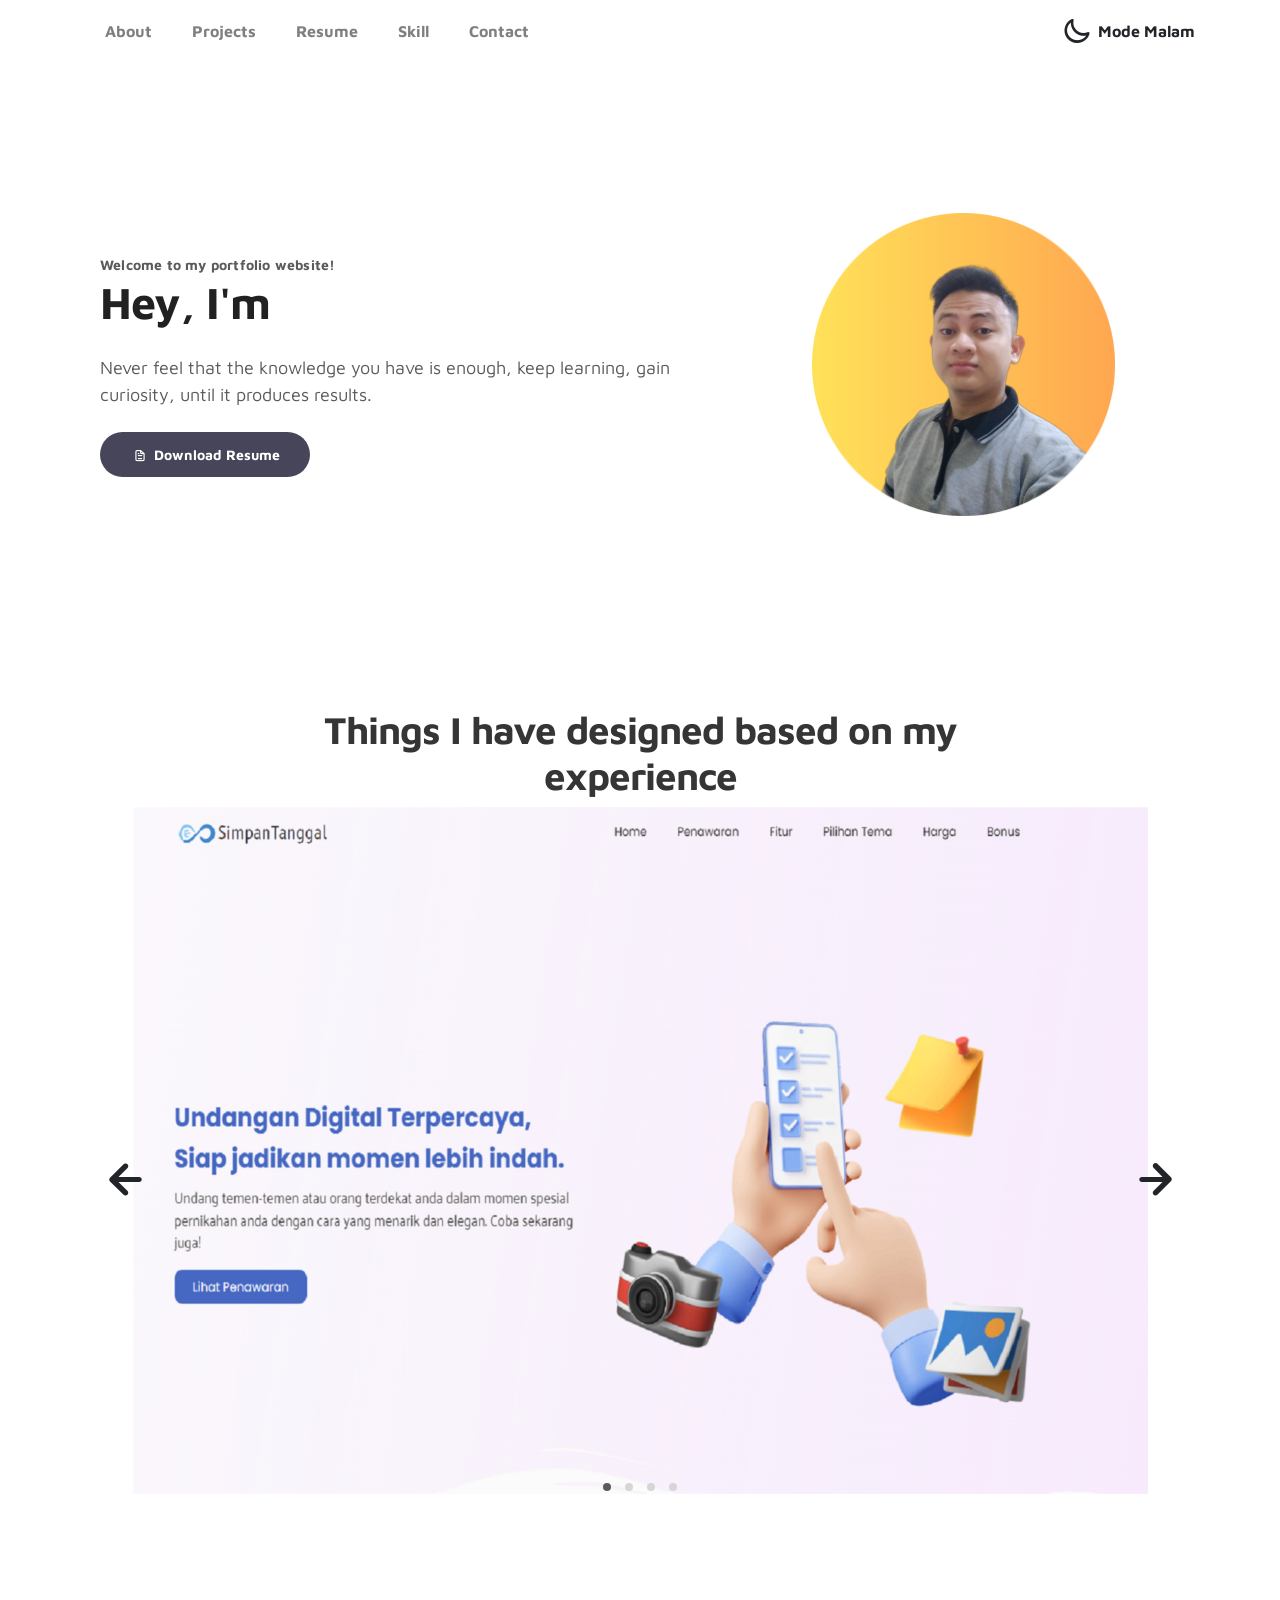
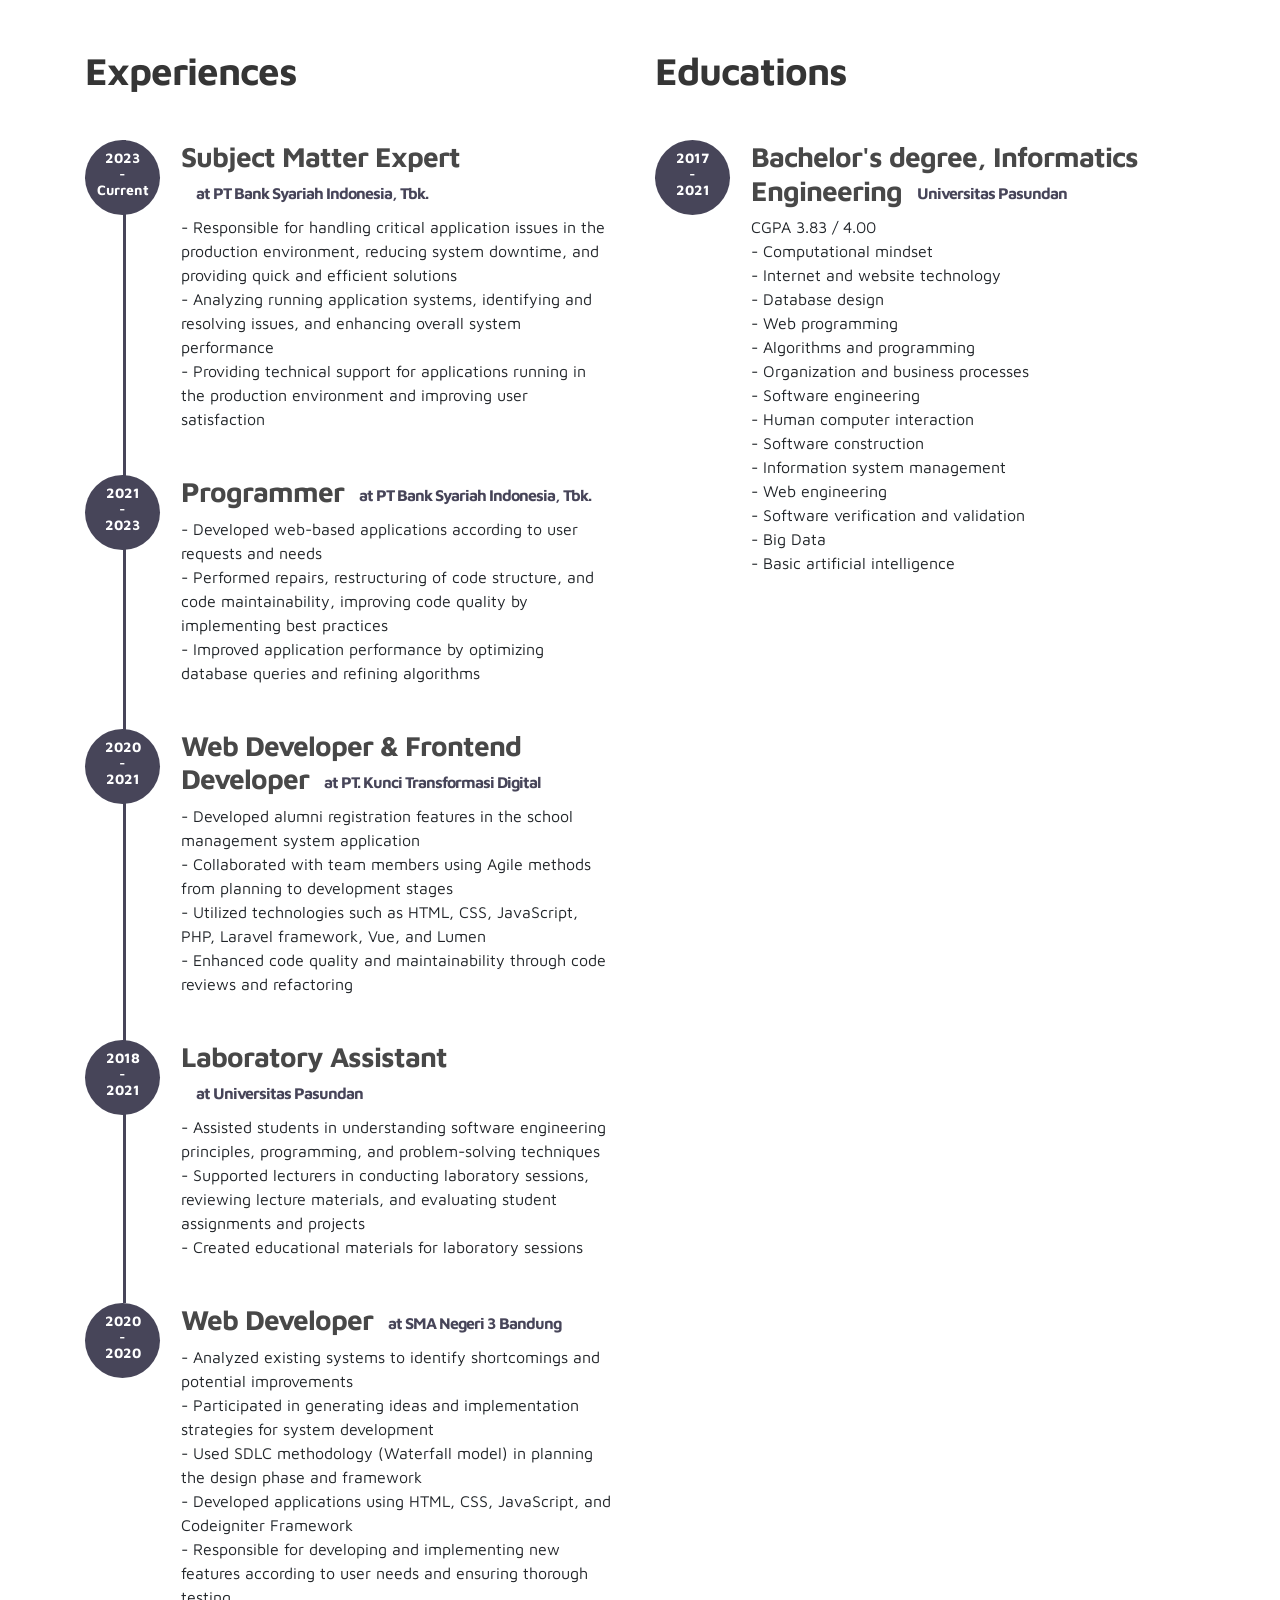
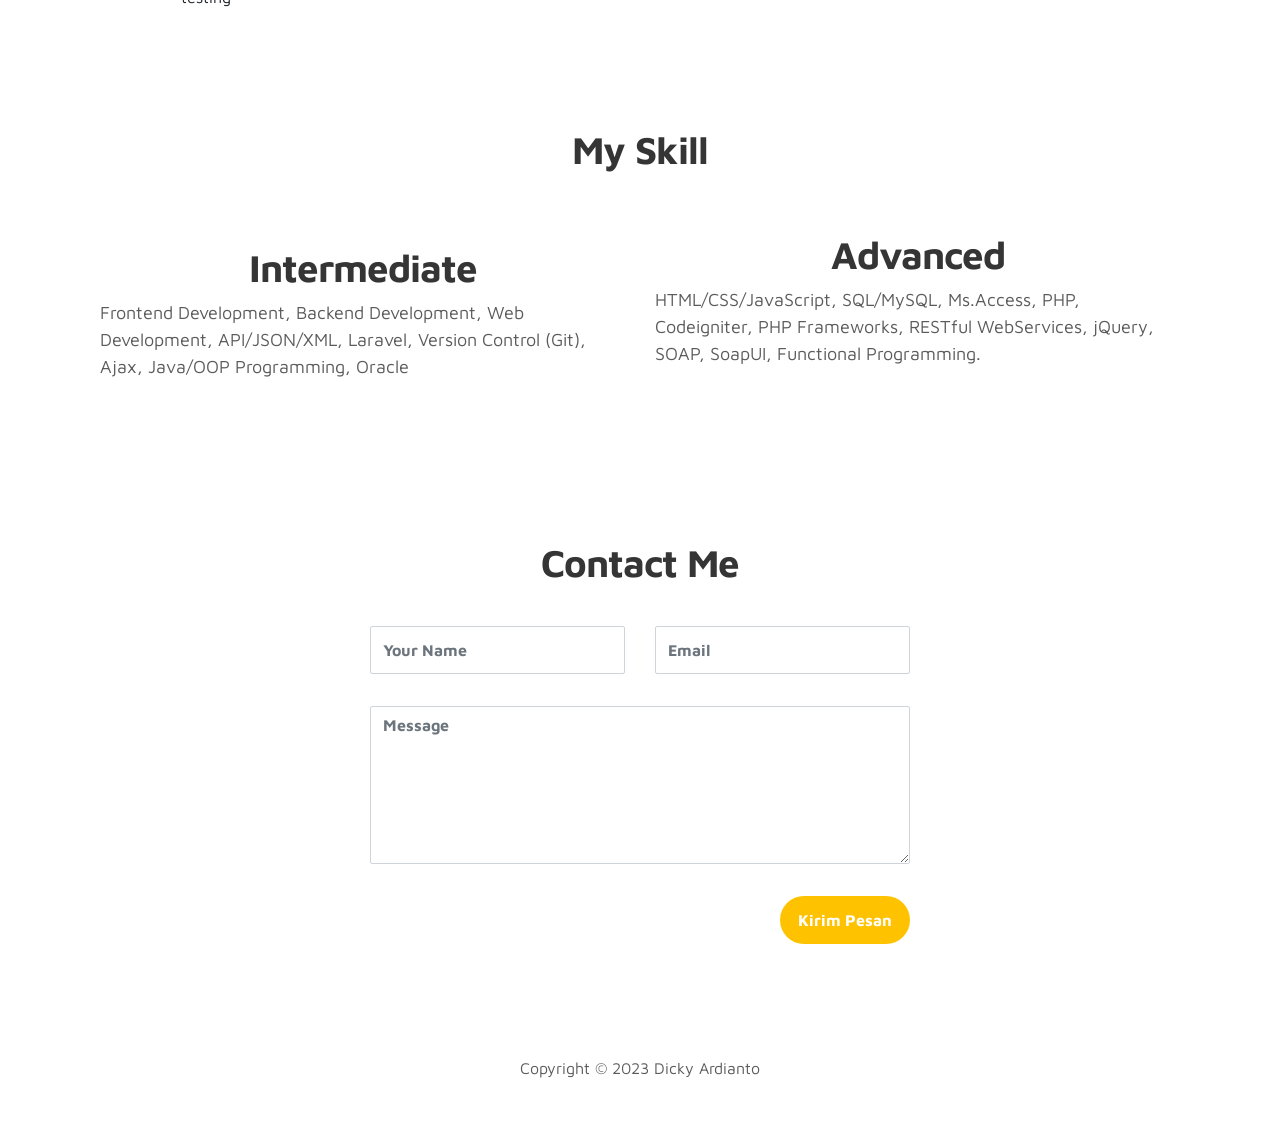
==== commit 92c71ac5: "merubah experience dan merubah tampilan kontak" ====
--- a/index.html
+++ b/index.html
@@ -152,51 +152,68 @@
           <div class="timeline">
             <div class="timeline-wrapper">
               <div class="timeline-yr">
+                <span>2023</span>
+                <span class="strips">-</span>
+                <span>Current</span>
+              </div>
+              <div class="timeline-info">
+                <h3><span>Subject Matter Expert</span><small>at PT Bank Syariah Indonesia, Tbk.</small></h3>
+                <ul>
+                  <li>- Responsible for handling critical application issues in the production environment, reducing system 
+                    downtime, and providing quick and efficient solutions</li>
+                  <li>- Analyzing running application systems, identifying and resolving issues, and enhancing overall system 
+                    performance</li>
+                  <li>- Providing technical support for applications running in the production environment and improving user 
+                    satisfaction</li>
+                </ul>
+              </div>
+            </div>
+            <div class="timeline-wrapper">
+              <div class="timeline-yr">
                 <span>2021</span>
                 <span class="strips">-</span>
-                <span>Current</span>
+                <span>2023</span>
               </div>
               <div class="timeline-info">
                 <h3><span>Programmer</span><small>at PT Bank Syariah Indonesia, Tbk.</small></h3>
                 <ul>
-                  <li>- Create web-based applications according to requests and requests from core banking.</li>
-                  <li>- Tidy up the existing coding structure.</li>
-                  <li>- Make feature improvements.</li>
-                </ul>
-              </div>
-            </div>
-
-            <div class="timeline-wrapper">
-              <div class="timeline-yr">
+                  <li>- Developed web-based applications according to user requests and needs</li>
+                  <li>- Performed repairs, restructuring of code structure, and code maintainability, improving code quality by implementing best practices</li>
+                  <li>- Improved application performance by optimizing database queries and refining algorithms</li>
+                </ul>
+              </div>
+            </div>
+
+            <div class="timeline-wrapper">
+              <div class="timeline-yr">
+                <span>2020</span>
+                <span class="strips">-</span>
                 <span>2021</span>
+              </div>
+              <div class="timeline-info">
+                <h3><span>Web Developer & Frontend Developer</span><small>at PT. Kunci Transformasi Digital</small></h3>
+                <ul>
+                  <li>- Developed alumni registration features in the school management system application</li>
+                  <li>- Collaborated with team members using Agile methods from planning to development stages</li>
+                  <li>- Utilized technologies such as HTML, CSS, JavaScript, PHP, Laravel framework, Vue, and Lumen </li>
+                  <li>- Enhanced code quality and maintainability through code reviews and refactoring </li>
+                </ul>
+              </div>
+            </div>
+
+            <div class="timeline-wrapper">
+              <div class="timeline-yr">
+                <span>2018</span>
                 <span class="strips">-</span>
                 <span>2021</span>
               </div>
               <div class="timeline-info">
-                <h3><span>Frontend Developer</span><small>at PT. Kunci Transformasi Digital</small></h3>
-                <ul>
-                  <li>- The project manager provides the modules, then the modules are worked on either as a team, or
-                    individually.</li>
-                  <li>- Complete part by part.</li>
-                  <li>- Work within the deadlines set by the project manager.</li>
-                  <li>- After the job is done, do a test run with the team, or with the project manager</li>
-                  <li>- Express ideas or solve problems while working.</li>
-                  <li>- Using Agile methods in the planning process to the development stage.</li>
-                </ul>
-              </div>
-            </div>
-
-            <div class="timeline-wrapper">
-              <div class="timeline-yr">
-                <span>2018</span>
-                <span class="strips">-</span>
-                <span>2021</span>
-              </div>
-              <div class="timeline-info">
                 <h3><span>Laboratory Assistant</span><small>at Universitas Pasundan</small></h3>
                 <ul>
-                  <li>- Assistant teacher in the field of software engineering, programmer</li>
-                  <li>- Helping lecturers, explaining material from class, discussing, assessing student work</li>
+                  <li>- Assisted students in understanding software engineering principles, programming, and problem-solving techniques</li>
+                  <li>- Supported lecturers in conducting laboratory sessions, reviewing lecture materials, and evaluating student 
+                    assignments and projects</li>
+                  <li>- Created educational materials for laboratory sessions</li>
                 </ul>
               </div>
             </div>
@@ -210,10 +227,11 @@
               <div class="timeline-info">
                 <h3><span>Web Developer<small>at SMA Negeri 3 Bandung</small></h3>
                 <ul>
-                  <li>- Work in analyzing the current system</li>
-                  <li>- Propose ideas for future system implementation</li>
-                  <li>- Using the Software Development Life Cycle methodology (Waterfal Model) at the design stage</li>
-                  <li>- Using the php codeigniter framework at the application development stage</li>
+                  <li>- Analyzed existing systems to identify shortcomings and potential improvements</li>
+                  <li>- Participated in generating ideas and implementation strategies for system development</li>
+                  <li>- Used SDLC methodology (Waterfall model) in planning the design phase and framework</li>
+                  <li>- Developed applications using HTML, CSS, JavaScript, and Codeigniter Framework</li>
+                  <li>- Responsible for developing and implementing new features according to user needs and ensuring thorough testing</li>
                 </ul>
               </div>
             </div>
@@ -269,11 +287,12 @@
             <div class="col-lg-6 col-12 mx-auto">
               <h2 class="text-center">Intermediate</h2>
               <p>Frontend Development, Backend Development, Web Development, API/JSON/XML,
-                Laravel, Version Control (Git), Ajax, Java/OOP Programming. </p>
+                Laravel, Version Control (Git), Ajax, Java/OOP Programming, Oracle </p>
             </div>
             <div class="col-lg-6 col-12 mx-auto advanced-classes">
               <h2 class="text-center">Advanced</h2>
-              <p> HTML/CSS/JavaScript, SQL/MySQL, Ms.Access, PHP, Codeigniter.</p>
+              <p> HTML/CSS/JavaScript, SQL/MySQL, Ms.Access, PHP, Codeigniter, PHP Frameworks,   
+                RESTful WebServices, jQuery, SOAP, SoapUI, Functional Programming.</p>
             </div>
           </div>
         </div>
@@ -287,12 +306,12 @@
     <div class="container">
       <div class="row">
 
-        <div class="col-lg-12 col-12">
+        <div class="col-12">
           <div class="contact-form">
             <h2 class="mb-4 text-center">Contact Me</h2>
 
             <div class="row">
-              <div class="col-lg-6 offset-3 col-12">
+              <div class="col-12 col-lg-6 offset-lg-3">
                 <form action="" method="get">
                   <div class="row">
                     <div class="col-lg-6 col-12">
